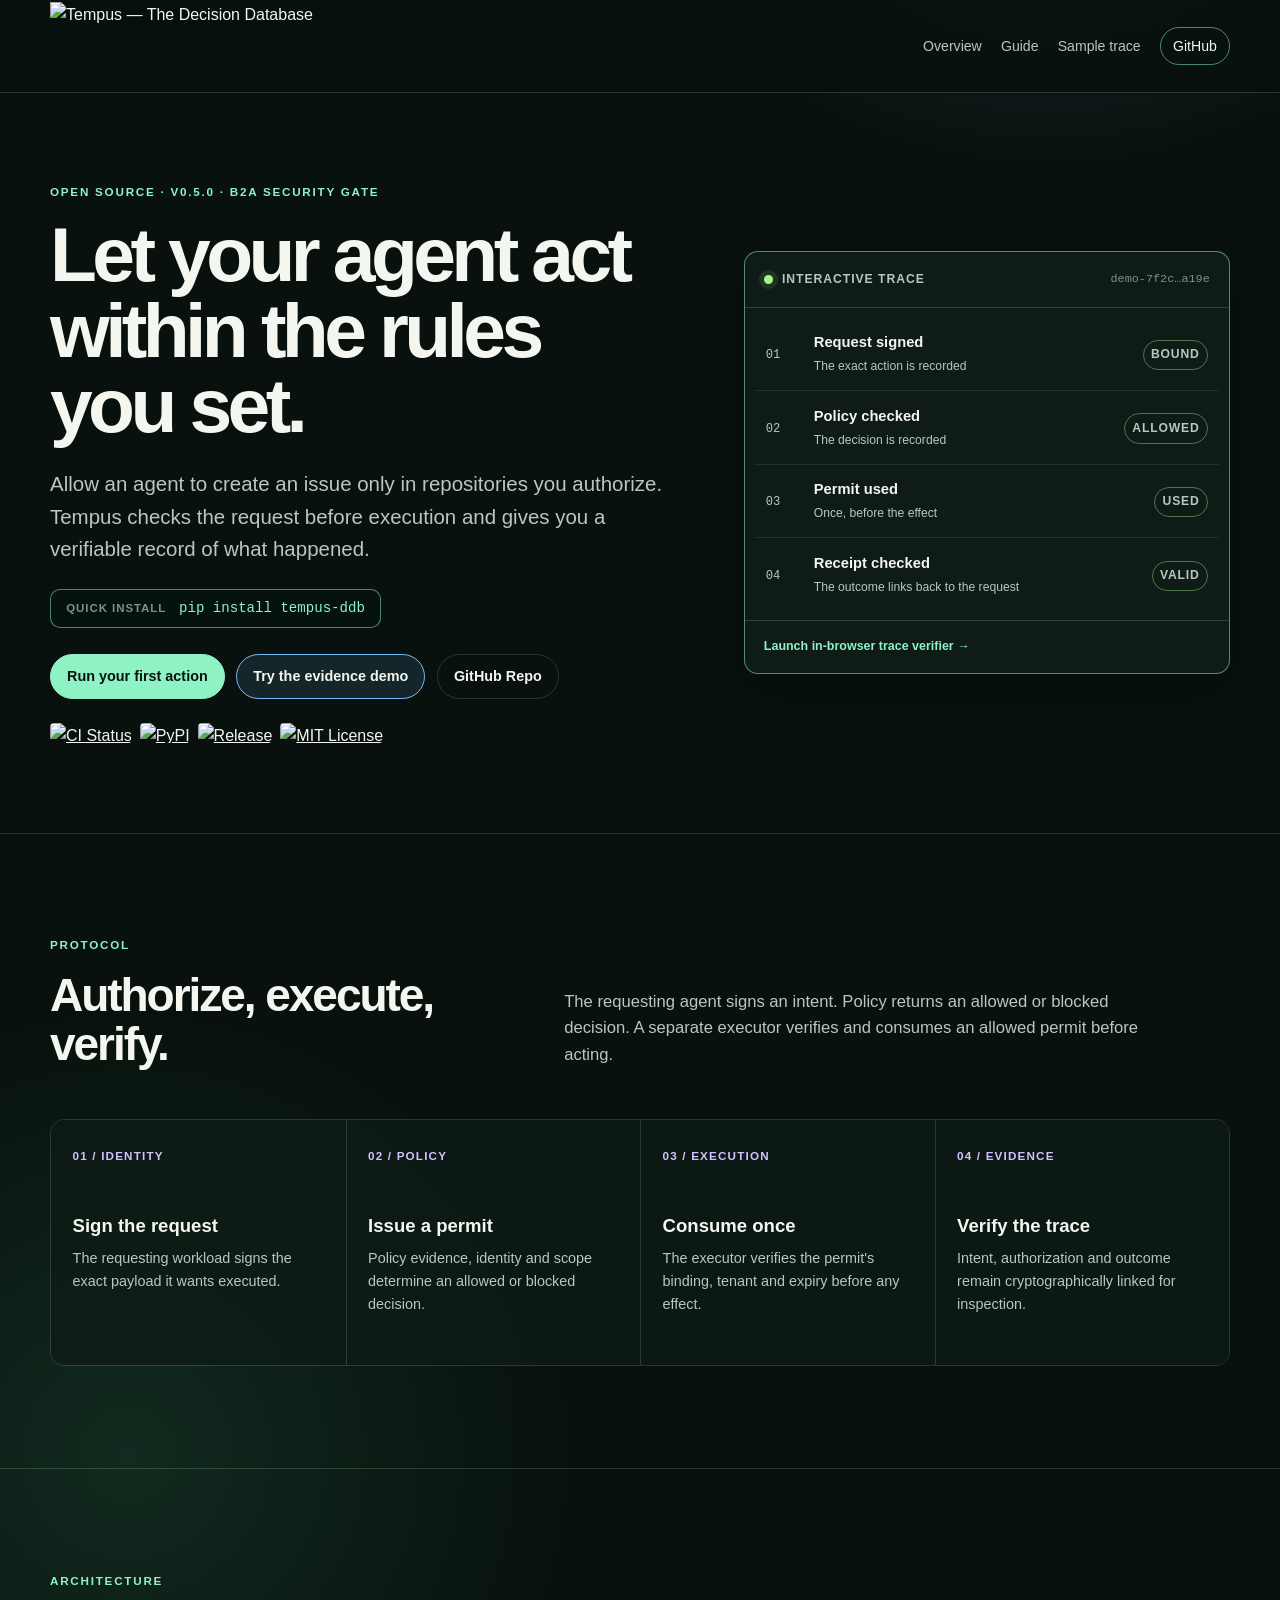
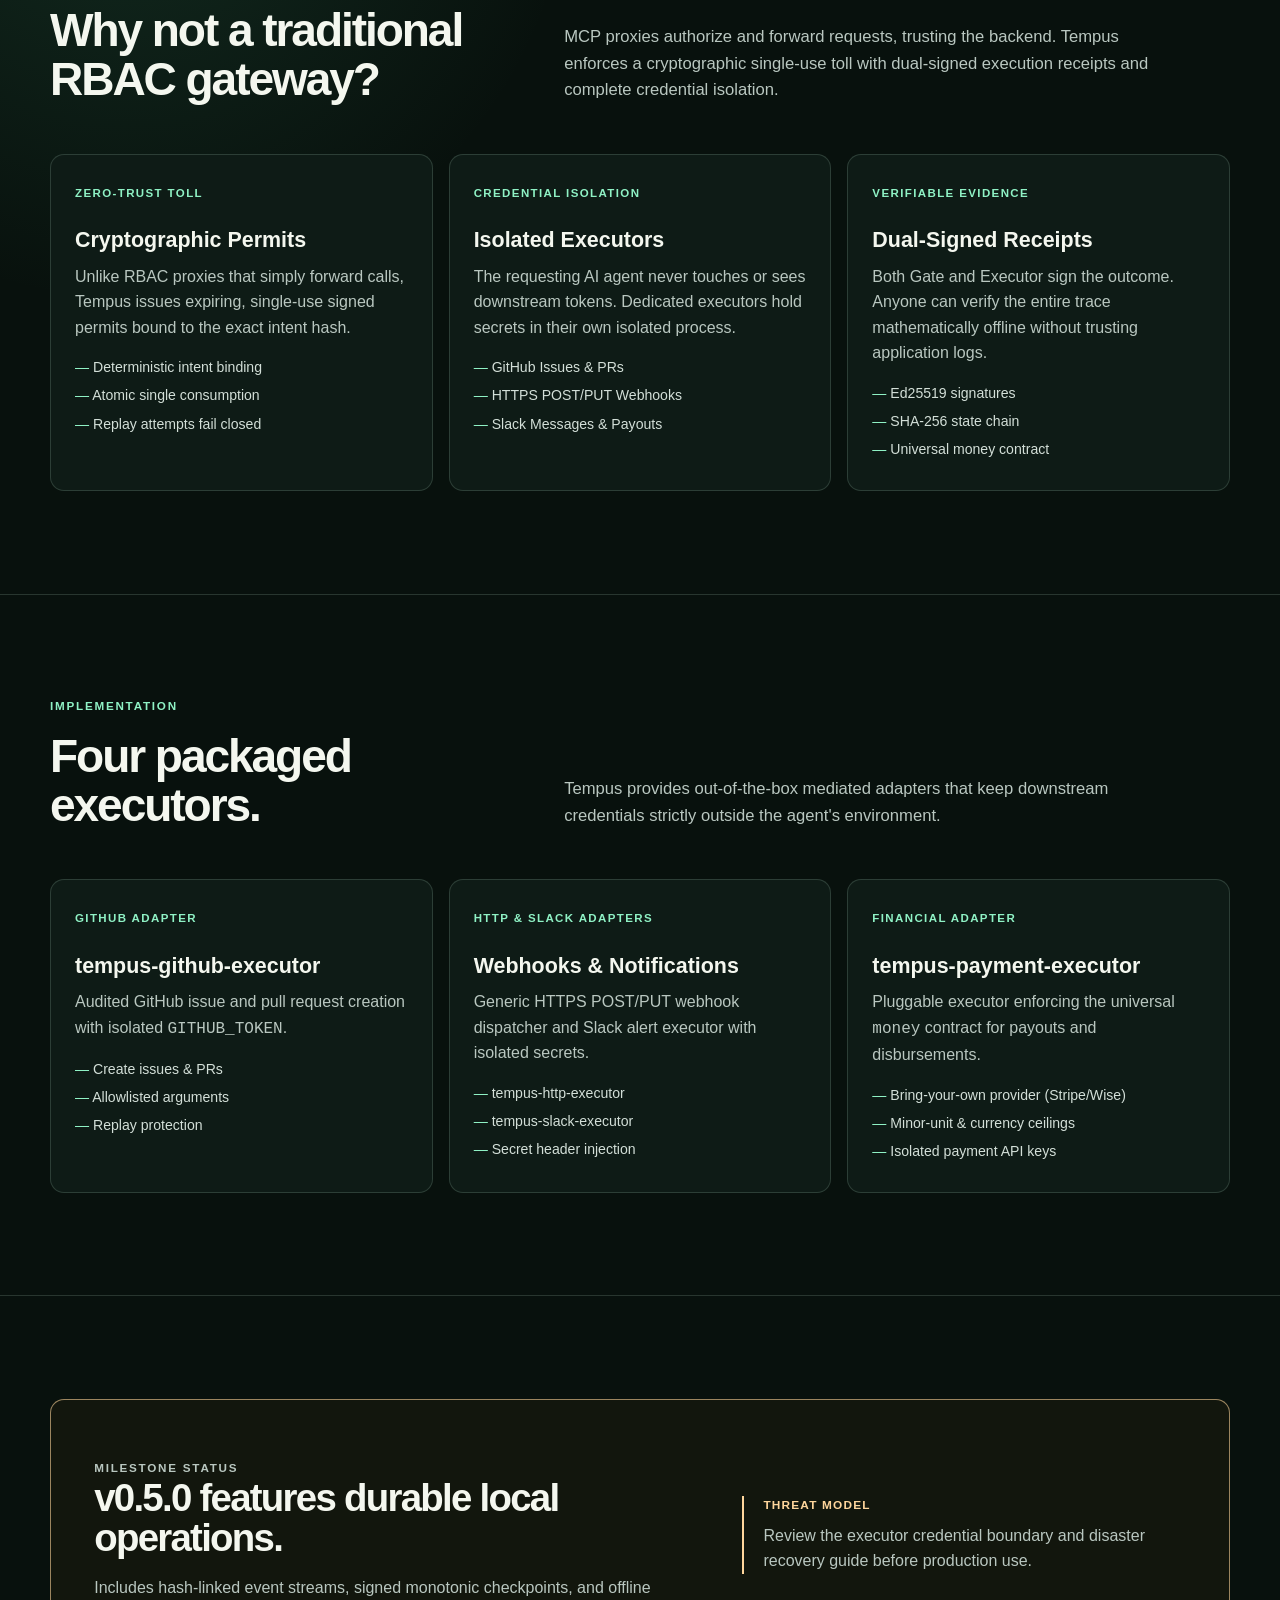
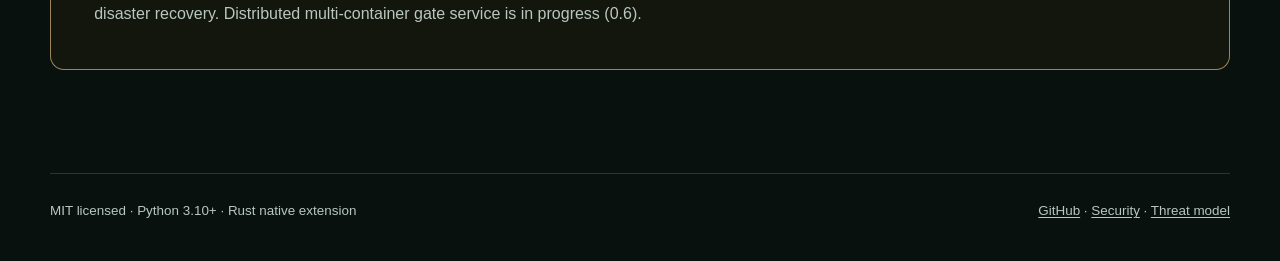
==== site/index.html @ ff36584b "fix(ux): complete first-action onboarding and recovery guidance" ====
<!doctype html>
<html lang="en">
  <head>
    <meta charset="utf-8">
    <meta name="viewport" content="width=device-width, initial-scale=1">
    <meta name="theme-color" content="#08110d">
    <meta name="description" content="Tempus DDB issues signed permits and records verifiable receipts for mediated agent actions.">
    <meta property="og:title" content="Tempus DDB — Decision records for agent actions">
    <meta property="og:description" content="Signed permits and verifiable receipts for mediated agent actions.">
    <meta property="og:type" content="website">
    <meta property="og:url" content="https://elbuilder77.github.io/tempus-ddb/">
    <meta property="og:image" content="https://elbuilder77.github.io/tempus-ddb/og.png">
    <meta property="og:image:width" content="1200">
    <meta property="og:image:height" content="630">
    <meta name="twitter:card" content="summary_large_image">
    <meta name="twitter:title" content="Tempus DDB — Decision records for agent actions">
    <meta name="twitter:description" content="Signed permits and verifiable receipts for mediated agent actions.">
    <meta name="twitter:image" content="https://elbuilder77.github.io/tempus-ddb/og.png">
    <link rel="stylesheet" href="assets/site.css">
    <title>Tempus DDB — Decision records for agent actions</title>
  </head>
  <body>
    <a class="skip-link" href="#main-content">Skip to content</a>
    <header class="site-header">
      <div class="shell">
        <a class="brand" href="./" aria-current="page"><img class="brand-logo" src="assets/tempus-logo-mineral.png" alt="Tempus — The Decision Database"></a>
        <nav class="site-nav" aria-label="Main navigation">
          <a href="./">Overview</a>
          <a href="docs.html">Guide</a>
          <a href="trace.html">Sample trace</a>
          <a class="nav-source" href="https://github.com/elbuilder77/tempus-ddb">GitHub</a>
        </nav>
      </div>
    </header>
    <main id="main-content">
      <div class="shell">
        <header class="hero">
          <div>
            <p class="eyebrow">Open source · v0.5.0 · B2A Security Gate</p>
            <h1>Let your agent act within the rules you set.</h1>
            <p class="lede">Allow an agent to create an issue only in repositories you authorize. Tempus checks the request before execution and gives you a verifiable record of what happened.</p>
            
            <div class="hero-install">
              <span class="hero-install-label">Quick Install</span>
              <code>pip install tempus-ddb</code>
            </div>

            <div class="button-row">
              <a class="button primary" href="docs.html#integration">Run your first action</a>
              <a class="button demo-cta" href="trace.html">Try the evidence demo</a>
              <a class="button quiet" href="https://github.com/elbuilder77/tempus-ddb">GitHub Repo</a>
            </div>

            <div class="hero-badges">
              <a href="https://github.com/elbuilder77/tempus-ddb/actions/workflows/ci.yml"><img src="https://github.com/elbuilder77/tempus-ddb/actions/workflows/ci.yml/badge.svg" alt="CI Status" /></a>
              <a href="https://pypi.org/project/tempus-ddb/"><img src="https://img.shields.io/pypi/v/tempus-ddb.svg?logo=pypi&logoColor=white&color=blue" alt="PyPI" /></a>
              <a href="https://github.com/elbuilder77/tempus-ddb/releases"><img src="https://img.shields.io/github/v/release/elbuilder77/tempus-ddb?color=blue&logo=github" alt="Release" /></a>
              <a href="https://github.com/elbuilder77/tempus-ddb/blob/main/LICENSE"><img src="https://img.shields.io/badge/License-MIT-green.svg" alt="MIT License" /></a>
            </div>
          </div>
          <div class="hero-visual" aria-label="Example Tempus action trace">
            <div class="evidence-card">
              <div class="evidence-top">
                <div class="evidence-label"><span class="status-dot" aria-hidden="true"></span> Interactive Trace</div>
                <span class="evidence-id">demo-7f2c…a19e</span>
              </div>
              <div class="trace-stack">
                <div class="trace-row"><span class="trace-step">01</span><div><strong>Request signed</strong><span>The exact action is recorded</span></div><span class="trace-state">BOUND</span></div>
                <div class="trace-row"><span class="trace-step">02</span><div><strong>Policy checked</strong><span>The decision is recorded</span></div><span class="trace-state">ALLOWED</span></div>
                <div class="trace-row"><span class="trace-step">03</span><div><strong>Permit used</strong><span>Once, before the effect</span></div><span class="trace-state">USED</span></div>
                <div class="trace-row"><span class="trace-step">04</span><div><strong>Receipt checked</strong><span>The outcome links back to the request</span></div><span class="trace-state">VALID</span></div>
              </div>
              <div class="evidence-footer"><a href="trace.html" style="color: var(--cyan); text-decoration: none; font-weight: bold;">Launch in-browser trace verifier &rarr;</a></div>
            </div>
          </div>
        </header>
      </div>

      <section id="protocol">
        <div class="shell">
          <div class="section-heading">
            <div><p class="eyebrow">Protocol</p><h2>Authorize, execute, verify.</h2></div>
            <p class="copy">The requesting agent signs an intent. Policy returns an allowed or blocked decision. A separate executor verifies and consumes an allowed permit before acting.</p>
          </div>
          <div class="flow-grid" aria-label="Four stages of the Tempus protocol">
            <article class="flow-step"><span class="flow-index">01 / IDENTITY</span><h3>Sign the request</h3><p>The requesting workload signs the exact payload it wants executed.</p></article>
            <article class="flow-step"><span class="flow-index">02 / POLICY</span><h3>Issue a permit</h3><p>Policy evidence, identity and scope determine an allowed or blocked decision.</p></article>
            <article class="flow-step"><span class="flow-index">03 / EXECUTION</span><h3>Consume once</h3><p>The executor verifies the permit's binding, tenant and expiry before any effect.</p></article>
            <article class="flow-step"><span class="flow-index">04 / EVIDENCE</span><h3>Verify the trace</h3><p>Intent, authorization and outcome remain cryptographically linked for inspection.</p></article>
          </div>
        </div>
      </section>

      <section id="differentiation">
        <div class="shell">
          <div class="section-heading">
            <div><p class="eyebrow">Architecture</p><h2>Why not a traditional RBAC gateway?</h2></div>
            <p class="copy">MCP proxies authorize and forward requests, trusting the backend. Tempus enforces a cryptographic single-use toll with dual-signed execution receipts and complete credential isolation.</p>
          </div>
          <div class="pillar-grid">
            <article class="pillar"><span class="pillar-label">Zero-Trust Toll</span><h3>Cryptographic Permits</h3><p>Unlike RBAC proxies that simply forward calls, Tempus issues expiring, single-use signed permits bound to the exact intent hash.</p><ul><li>Deterministic intent binding</li><li>Atomic single consumption</li><li>Replay attempts fail closed</li></ul></article>
            <article class="pillar"><span class="pillar-label">Credential Isolation</span><h3>Isolated Executors</h3><p>The requesting AI agent never touches or sees downstream tokens. Dedicated executors hold secrets in their own isolated process.</p><ul><li>GitHub Issues & PRs</li><li>HTTPS POST/PUT Webhooks</li><li>Slack Messages & Payouts</li></ul></article>
            <article class="pillar"><span class="pillar-label">Verifiable Evidence</span><h3>Dual-Signed Receipts</h3><p>Both Gate and Executor sign the outcome. Anyone can verify the entire trace mathematically offline without trusting application logs.</p><ul><li>Ed25519 signatures</li><li>SHA-256 state chain</li><li>Universal money contract</li></ul></article>
          </div>
        </div>
      </section>

      <section id="capabilities">
        <div class="shell">
          <div class="section-heading">
            <div><p class="eyebrow">Implementation</p><h2>Four packaged executors.</h2></div>
            <p class="copy">Tempus provides out-of-the-box mediated adapters that keep downstream credentials strictly outside the agent's environment.</p>
          </div>
          <div class="pillar-grid">
            <article class="pillar"><span class="pillar-label">GitHub Adapter</span><h3>tempus-github-executor</h3><p>Audited GitHub issue and pull request creation with isolated <code>GITHUB_TOKEN</code>.</p><ul><li>Create issues & PRs</li><li>Allowlisted arguments</li><li>Replay protection</li></ul></article>
            <article class="pillar"><span class="pillar-label">HTTP & Slack Adapters</span><h3>Webhooks & Notifications</h3><p>Generic HTTPS POST/PUT webhook dispatcher and Slack alert executor with isolated secrets.</p><ul><li>tempus-http-executor</li><li>tempus-slack-executor</li><li>Secret header injection</li></ul></article>
            <article class="pillar"><span class="pillar-label">Financial Adapter</span><h3>tempus-payment-executor</h3><p>Pluggable executor enforcing the universal <code>money</code> contract for payouts and disbursements.</p><ul><li>Bring-your-own provider (Stripe/Wise)</li><li>Minor-unit & currency ceilings</li><li>Isolated payment API keys</li></ul></article>
          </div>
        </div>
      </section>

      <section aria-labelledby="boundary-title">
        <div class="shell">
          <div class="boundary">
            <div><p class="eyebrow">Milestone status</p><h2 id="boundary-title">v0.5.0 features durable local operations.</h2><p>Includes hash-linked event streams, signed monotonic checkpoints, and offline disaster recovery. Distributed multi-container gate service is in progress (0.6).</p></div>
            <div class="boundary-note"><strong>Threat model</strong><span>Review the executor credential boundary and disaster recovery guide before production use.</span></div>
          </div>
        </div>
      </section>
    </main>
    <footer class="shell site-footer"><span>MIT licensed · Python 3.10+ · Rust native extension</span><span><a href="https://github.com/elbuilder77/tempus-ddb">GitHub</a> · <a href="https://github.com/elbuilder77/tempus-ddb/blob/main/SECURITY.md">Security</a> · <a href="https://github.com/elbuilder77/tempus-ddb/blob/main/THREAT_MODEL.md">Threat model</a></span></footer>
  </body>
</html>
---- site/assets/site.css ----
:root {
  color-scheme: dark;
  --ink: #f4f7ef;
  --muted: #b9c7c0;
  --subtle: #7f9188;
  --paper: #08110d;
  --surface: #0e1b16;
  --surface-raised: #15261f;
  --line: rgba(184, 220, 199, 0.18);
  --line-strong: rgba(143, 242, 195, 0.52);
  --cyan: #8ff2c5;
  --blue: #76b9ff;
  --violet: #d4c0ff;
  --amber: #ffd69c;
  --success: #a8f48b;
  --danger: #ff9da5;
  --font-sans: "Segoe UI Variable Text", "Aptos", "Helvetica Neue", Arial, sans-serif;
  --font-display: "Segoe UI Variable Display", "Aptos Display", "Helvetica Neue", Arial, sans-serif;
  --font-mono: ui-monospace, "Cascadia Code", "SFMono-Regular", Consolas, monospace;
  --radius: 14px;
  --shadow: 0 18px 48px rgba(0, 0, 0, 0.2);
}

* { box-sizing: border-box; }
html { scroll-behavior: smooth; }
[id] { scroll-margin-top: 120px; }
body {
  min-width: 320px;
  margin: 0;
  color: var(--ink);
  background:
    radial-gradient(circle at 82% -10%, rgba(92, 147, 218, 0.35), transparent 32rem),
    radial-gradient(circle at 10% 42%, rgba(70, 173, 125, 0.16), transparent 28rem),
    var(--paper);
  font: 16px/1.6 var(--font-sans);
}

a { color: inherit; }
button, input { font: inherit; }
button { cursor: pointer; }
::selection { background: var(--cyan); color: #06120d; }

.skip-link { position: fixed; left: 1rem; top: -5rem; z-index: 10; padding: 0.65rem 0.9rem; border-radius: 9px; background: var(--cyan); color: #06120d; font-weight: 800; }
.skip-link:focus { top: 1rem; }
.shell { width: min(1180px, calc(100% - 40px)); margin: 0 auto; }
.site-header { position: sticky; top: 0; z-index: 5; background: rgba(8, 17, 13, 0.82); backdrop-filter: blur(18px); border-bottom: 1px solid var(--line); }
.site-header .shell { display: flex; min-height: 92px; align-items: center; justify-content: space-between; gap: 1.25rem; }
.brand { display: inline-flex; align-items: center; color: var(--ink); text-decoration: none; }
.brand-logo { display: block; width: 280px; height: 88px; object-fit: contain; object-position: left center; }
.site-nav { display: flex; align-items: center; gap: 1.2rem; color: var(--muted); font-size: 0.88rem; }
.site-nav a { text-decoration: none; }
.site-nav a:hover, .site-nav a:focus-visible, .site-nav a[aria-current="page"] { color: var(--cyan); }
.site-nav .nav-source { padding: 0.45rem 0.76rem; border: 1px solid var(--line-strong); border-radius: 999px; color: var(--ink); }

.eyebrow { margin: 0 0 1rem; color: var(--cyan); font-size: 0.73rem; font-weight: 850; letter-spacing: 0.15em; text-transform: uppercase; }
h1, h2, h3, p { margin-top: 0; }
h1, h2, h3 { color: var(--ink); font-family: var(--font-display); font-weight: 650; }
h1 { margin-bottom: 0; max-width: 760px; font-size: clamp(2.8rem, 6vw, 5.7rem); line-height: 0.98; letter-spacing: -0.06em; }
h2 { margin-bottom: 0; font-size: clamp(1.9rem, 3.6vw, 3rem); line-height: 1.06; letter-spacing: -0.045em; }
h3 { margin-bottom: 0.6rem; font-size: 1.16rem; line-height: 1.2; }
.lede { max-width: 670px; margin: 1.55rem 0 0; color: var(--muted); font-size: clamp(1.08rem, 1.8vw, 1.28rem); }
.copy { color: var(--muted); }

.button-row { display: flex; flex-wrap: wrap; gap: 0.72rem; margin-top: 1.6rem; align-items: center; }
.button { display: inline-flex; min-height: 44px; align-items: center; justify-content: center; border: 1px solid var(--line); border-radius: 999px; padding: 0.64rem 1rem; color: var(--ink); font-size: 0.9rem; font-weight: 800; text-decoration: none; transition: border-color 140ms ease, background 140ms ease, color 140ms ease, transform 140ms ease; }
.button:hover, .button:focus-visible { border-color: var(--cyan); color: var(--cyan); transform: translateY(-1px); }
.button.primary { border-color: var(--cyan); background: var(--cyan); color: #06120d; }
.button.primary:hover, .button.primary:focus-visible { background: #c2ffe0; color: #06120d; }
.button.quiet { background: transparent; }
.button.demo-cta { border-color: var(--blue); color: var(--ink); background: rgba(118, 185, 255, 0.12); }
.button.demo-cta:hover, .button.demo-cta:focus-visible { border-color: var(--blue); background: rgba(118, 185, 255, 0.24); color: #d4e7ff; }

.hero-badges { display: flex; flex-wrap: wrap; gap: 0.5rem; margin-top: 1.5rem; align-items: center; }
.hero-badges img { display: block; height: 20px; border-radius: 4px; }
.hero-install { display: flex; align-items: center; gap: 0.8rem; margin-top: 1.4rem; padding: 0.6rem 0.95rem; border: 1px solid var(--line-strong); border-radius: 10px; background: #06120d; width: fit-content; max-width: 100%; }
.hero-install code { color: #8ff2c5; font: 0.88rem/1.2 var(--font-mono); user-select: all; }
.hero-install-label { color: var(--subtle); font-size: 0.72rem; font-weight: 800; text-transform: uppercase; letter-spacing: 0.08em; }

.hero { display: grid; grid-template-columns: minmax(0, 1.04fr) minmax(330px, 0.82fr); min-height: min(680px, calc(100vh - 73px)); align-items: center; gap: clamp(2.5rem, 6vw, 6rem); padding: clamp(4rem, 7vw, 6.8rem) 0 clamp(3.5rem, 7vw, 5.8rem); }
.hero-visual { position: relative; }
.hero-visual::before { display: none; }
.evidence-card { overflow: hidden; border: 1px solid var(--line-strong); border-radius: var(--radius); background: var(--surface); box-shadow: var(--shadow); }
.evidence-top { display: flex; align-items: center; justify-content: space-between; gap: 1rem; padding: 1.1rem 1.2rem; border-bottom: 1px solid var(--line); }
.evidence-label { display: flex; align-items: center; gap: 0.55rem; color: var(--muted); font-size: 0.76rem; font-weight: 800; letter-spacing: 0.08em; text-transform: uppercase; }
.status-dot { width: 0.58rem; height: 0.58rem; border-radius: 50%; background: var(--success); box-shadow: 0 0 0 5px rgba(168, 244, 139, 0.11); }
.evidence-id { overflow: hidden; max-width: 10rem; color: var(--subtle); font: 0.74rem/1.4 var(--font-mono); text-overflow: ellipsis; white-space: nowrap; }
.trace-stack { display: grid; gap: 0; padding: 0.6rem; }
.trace-row { display: grid; grid-template-columns: 2.25rem 1fr auto; align-items: center; gap: 0.75rem; min-height: 69px; padding: 0.85rem 0.72rem; border-bottom: 1px solid rgba(184, 220, 199, 0.11); }
.trace-row:last-child { border-bottom: 0; }
.trace-step { color: var(--violet); font: 0.72rem/1 var(--font-mono); }
.trace-row strong, .trace-row span { display: block; }
.trace-row strong { font-size: 0.92rem; }
.trace-row span { margin-top: 0.15rem; color: var(--muted); font-size: 0.76rem; }
.trace-state { border: 1px solid rgba(168, 244, 139, 0.42); border-radius: 999px; padding: 0.28rem 0.45rem; color: var(--success); font-size: 0.66rem; font-weight: 850; letter-spacing: 0.07em; }
.evidence-footer { padding: 1rem 1.2rem; border-top: 1px solid var(--line); color: var(--muted); font-size: 0.78rem; }
.evidence-footer code { color: #d9ffe9; font-family: var(--font-mono); }

section { border-top: 1px solid var(--line); padding: clamp(4.4rem, 8vw, 7.4rem) 0; }
.section-heading { display: grid; grid-template-columns: minmax(0, 0.84fr) minmax(0, 1.16fr); gap: 2rem; align-items: end; }
.section-heading .copy { max-width: 610px; margin: 0; font-size: 1.04rem; }
.flow-grid { display: grid; grid-template-columns: repeat(4, 1fr); margin-top: 3.15rem; overflow: hidden; border: 1px solid var(--line); border-radius: var(--radius); }
.flow-step { min-height: 245px; padding: 1.35rem; background: rgba(14, 27, 22, 0.76); }
.flow-step + .flow-step { border-left: 1px solid var(--line); }
.flow-index { color: var(--violet); font-size: 0.73rem; font-weight: 850; letter-spacing: 0.1em; }
.flow-step h3 { margin-top: 3rem; }
.flow-step p { margin: 0; color: var(--muted); font-size: 0.9rem; }
.pillar-grid { display: grid; grid-template-columns: repeat(3, 1fr); gap: 1rem; margin-top: 3.1rem; }
.pillar { min-height: 232px; padding: 1.5rem; border: 1px solid var(--line); border-radius: var(--radius); background: var(--surface); }
.pillar-label { color: var(--cyan); font-size: 0.72rem; font-weight: 850; letter-spacing: 0.12em; text-transform: uppercase; }
.pillar h3 { margin-top: 1.5rem; font-size: 1.34rem; }
.pillar p { color: var(--muted); }
.pillar ul { margin: 1rem 0 0; padding: 0; color: #d3dfd8; font-size: 0.88rem; list-style: none; }
.pillar li { margin: 0.35rem 0; }
.pillar li::before { color: var(--cyan); content: "— "; }
.boundary { display: grid; grid-template-columns: minmax(0, 1fr) minmax(270px, 0.72fr); gap: 2rem; padding: clamp(1.55rem, 4vw, 2.7rem); border: 1px solid rgba(255, 214, 156, 0.58); border-radius: var(--radius); background: rgba(93, 65, 22, 0.13); }
.boundary h2 { font-size: clamp(1.9rem, 3vw, 2.65rem); }
.boundary p { max-width: 650px; margin: 1rem 0 0; color: var(--muted); }
.boundary-note { align-self: center; padding-left: 1.2rem; border-left: 2px solid var(--amber); color: var(--muted); }
.boundary-note strong { display: block; color: var(--amber); font-size: 0.74rem; letter-spacing: 0.1em; text-transform: uppercase; }
.boundary-note span { display: block; margin-top: 0.5rem; }
.page-hero { max-width: 820px; padding: clamp(4rem, 8vw, 7.25rem) 0 clamp(3rem, 6vw, 5.25rem); }
.page-hero h1 { font-size: clamp(3rem, 6.1vw, 5.7rem); }
.doc-layout { display: grid; grid-template-columns: minmax(0, 1.4fr) minmax(250px, 0.6fr); gap: clamp(2rem, 7vw, 6.4rem); align-items: start; }
.doc-layout > div { min-width: 0; display: grid; gap: 2rem; }
.doc-card, .trace-panel { min-width: 0; padding: clamp(1.25rem, 3vw, 2rem); border: 1px solid var(--line); border-radius: var(--radius); background: var(--surface); }
.doc-card h2, .trace-panel h2 { font-size: clamp(1.55rem, 2.7vw, 2.2rem); }
.doc-card p, .doc-card li { color: var(--muted); }
.doc-card code, .install-code { overflow-x: auto; display: block; max-width: 100%; margin: 1rem 0 0; padding: 1rem; border-radius: 11px; background: #06120d; color: #d8ffe9; font: 0.84rem/1.55 var(--font-mono); white-space: pre; }
.doc-card ul { padding-left: 1.1rem; }
.doc-card a { color: var(--cyan); text-underline-offset: 0.18em; }
.doc-aside { position: sticky; top: 102px; padding: 1rem 1.1rem; border-left: 1px solid var(--line); }
.doc-aside strong { display: block; margin-bottom: 0.5rem; font-size: 0.8rem; letter-spacing: 0.08em; text-transform: uppercase; }
.doc-aside a { display: block; margin: 0.45rem 0; color: var(--muted); font-size: 0.9rem; text-decoration: none; }
.doc-aside a:hover, .doc-aside a:focus-visible { color: var(--cyan); }
.contract-table { width: 100%; border-collapse: collapse; font-size: 0.9rem; }
.contract-table th, .contract-table td { padding: 0.7rem 0; border-bottom: 1px solid var(--line); text-align: left; vertical-align: top; }
.contract-table th { color: var(--subtle); font-size: 0.75rem; letter-spacing: 0.08em; text-transform: uppercase; }
.contract-table code { display: inline; margin: 0; padding: 0; background: transparent; color: #d8ffe9; white-space: normal; }

.trace-intro { display: grid; grid-template-columns: minmax(0, 1fr) minmax(250px, 0.65fr); gap: 1rem; margin-top: 2.4rem; }
.trace-intro > * { min-width: 0; }
.trace-summary { display: grid; gap: 0.65rem; }
.trace-summary .metric { display: flex; align-items: center; justify-content: space-between; gap: 1rem; padding: 0.75rem 0; border-bottom: 1px solid var(--line); }
.trace-summary .metric:last-child { border-bottom: 0; }
.metric span { color: var(--muted); }
.metric strong { min-width: 0; overflow-wrap: anywhere; font-size: 0.88rem; text-align: right; }
.trace-controls { display: flex; flex-wrap: wrap; gap: 0.65rem; margin-top: 1.1rem; }
.trace-controls .button:disabled { cursor: wait; opacity: 0.65; }
.evidence-warning { padding: 1rem; border: 1px solid var(--danger); border-radius: 8px; color: var(--danger); background: #2b141a; }
.trace-page .page-hero { max-width: 940px; padding: 2.5rem 0 2rem; }
.trace-page .page-hero h1 { font-size: clamp(2.1rem, 4.5vw, 3.8rem); }
.trace-page section { padding-top: 1.5rem; padding-bottom: 1.5rem; }
.trace-page .trace-intro { margin-top: 0; }
.trace-results { display: grid; gap: 0.7rem; margin-top: 1.35rem; }
.check { display: grid; grid-template-columns: 1.1rem 1fr; gap: 0.7rem; align-items: start; padding: 0.85rem 0; border-bottom: 1px solid var(--line); }
.check:last-child { border-bottom: 0; }
.check-icon { width: 1.1rem; height: 1.1rem; margin-top: 0.18rem; border: 1px solid var(--line-strong); border-radius: 50%; }
.check.pass .check-icon { border-color: var(--success); background: var(--success); box-shadow: inset 0 0 0 3px var(--surface); }
.check.fail .check-icon { border-color: var(--danger); background: var(--danger); box-shadow: inset 0 0 0 3px var(--surface); }
.check.warn .check-icon { border-color: var(--amber); background: var(--amber); box-shadow: inset 0 0 0 3px var(--surface); }
.check strong, .check span { display: block; }
.check span { margin-top: 0.15rem; color: var(--muted); font-size: 0.88rem; }
.trace-json { margin-top: 1.15rem; }
.trace-json summary { color: var(--muted); cursor: pointer; }
.trace-json pre { overflow: auto; max-height: 35rem; margin: 0.9rem 0 0; padding: 1rem; border: 1px solid var(--line); border-radius: 12px; background: #06120d; color: #c9ded2; font: 0.74rem/1.5 var(--font-mono); }
.notice { padding: 1rem 1.1rem; border: 1px solid rgba(255, 214, 156, 0.48); border-radius: 12px; color: var(--muted); background: rgba(93, 65, 22, 0.18); }
.notice strong { color: var(--amber); }

.site-footer { display: flex; justify-content: space-between; gap: 1.5rem; padding: 1.65rem 0 2.6rem; border-top: 1px solid var(--line); color: var(--muted); font-size: 0.84rem; }
.site-footer a { color: var(--muted); text-underline-offset: 0.18em; }
.site-footer a:hover, .site-footer a:focus-visible { color: var(--cyan); }

@media (max-width: 900px) {
  .hero, .section-heading, .boundary, .doc-layout, .trace-intro { grid-template-columns: 1fr; }
  .hero { min-height: 0; gap: 3rem; }
  .hero-visual { max-width: 670px; }
  .flow-grid { grid-template-columns: repeat(2, 1fr); }
  .flow-step:nth-child(3), .flow-step:nth-child(4) { border-top: 1px solid var(--line); }
  .flow-step:nth-child(3) { border-left: 0; }
  .pillar-grid { grid-template-columns: 1fr; }
  .boundary-note { padding: 1rem 0 0; border-top: 2px solid var(--amber); border-left: 0; }
  .doc-aside { position: static; display: flex; flex-wrap: wrap; gap: 0.35rem 1rem; padding: 0; border-left: 0; }
  .doc-aside strong { width: 100%; }
}

@media (max-width: 650px) {
  .shell { width: min(100% - 28px, 1180px); }
  .site-header .shell { flex-wrap: wrap; min-height: 68px; padding: 0.2rem 0 0.65rem; }
  .brand-logo { width: 198px; height: 62px; }
  .site-nav { width: 100%; justify-content: space-between; gap: 0.4rem; font-size: 0.78rem; }
  .site-nav .nav-source { padding: 0.35rem 0.6rem; }
  h1 { font-size: clamp(3rem, 16vw, 4.5rem); }
  .hero { padding-top: 3.8rem; }
  .flow-grid { grid-template-columns: 1fr; }
  .flow-step + .flow-step, .flow-step:nth-child(3) { border-top: 1px solid var(--line); border-left: 0; }
  .flow-step { min-height: 0; }
  .flow-step h3 { margin-top: 1.65rem; }
  .site-footer { flex-direction: column; }
}
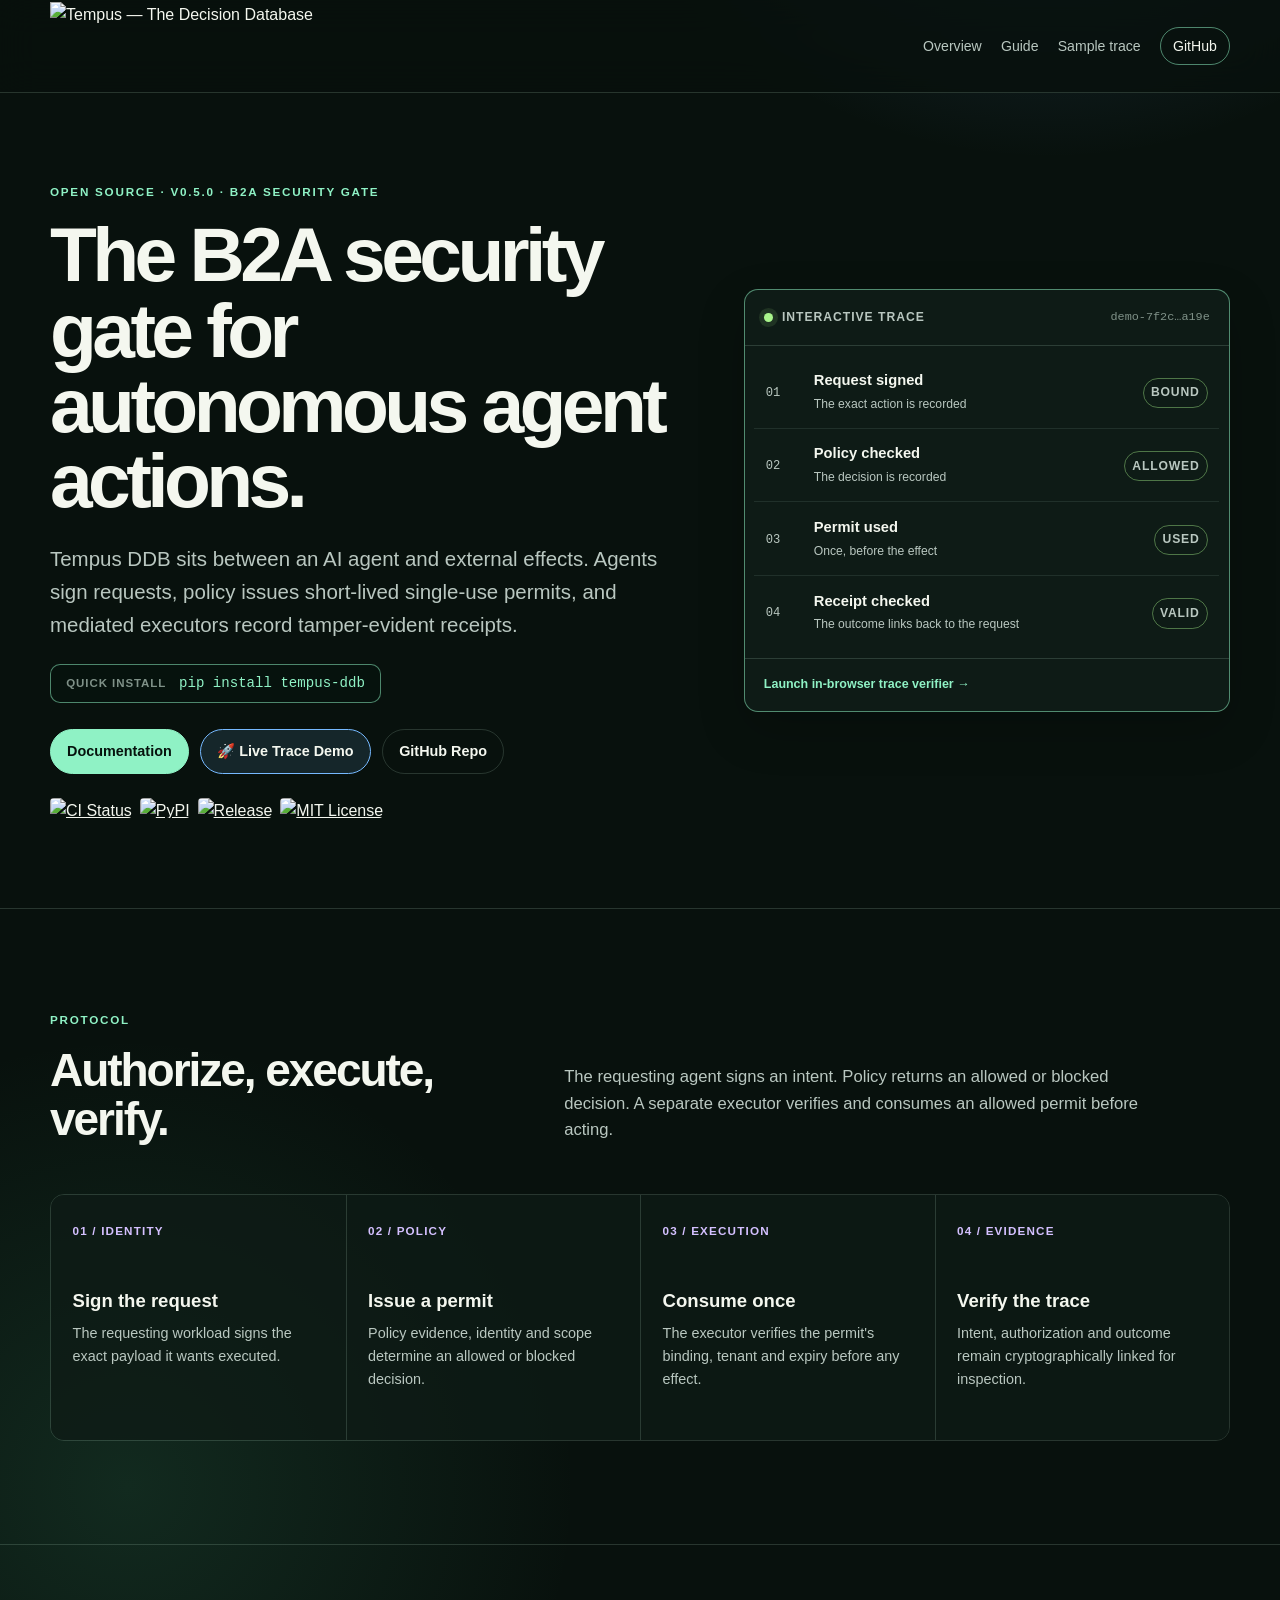
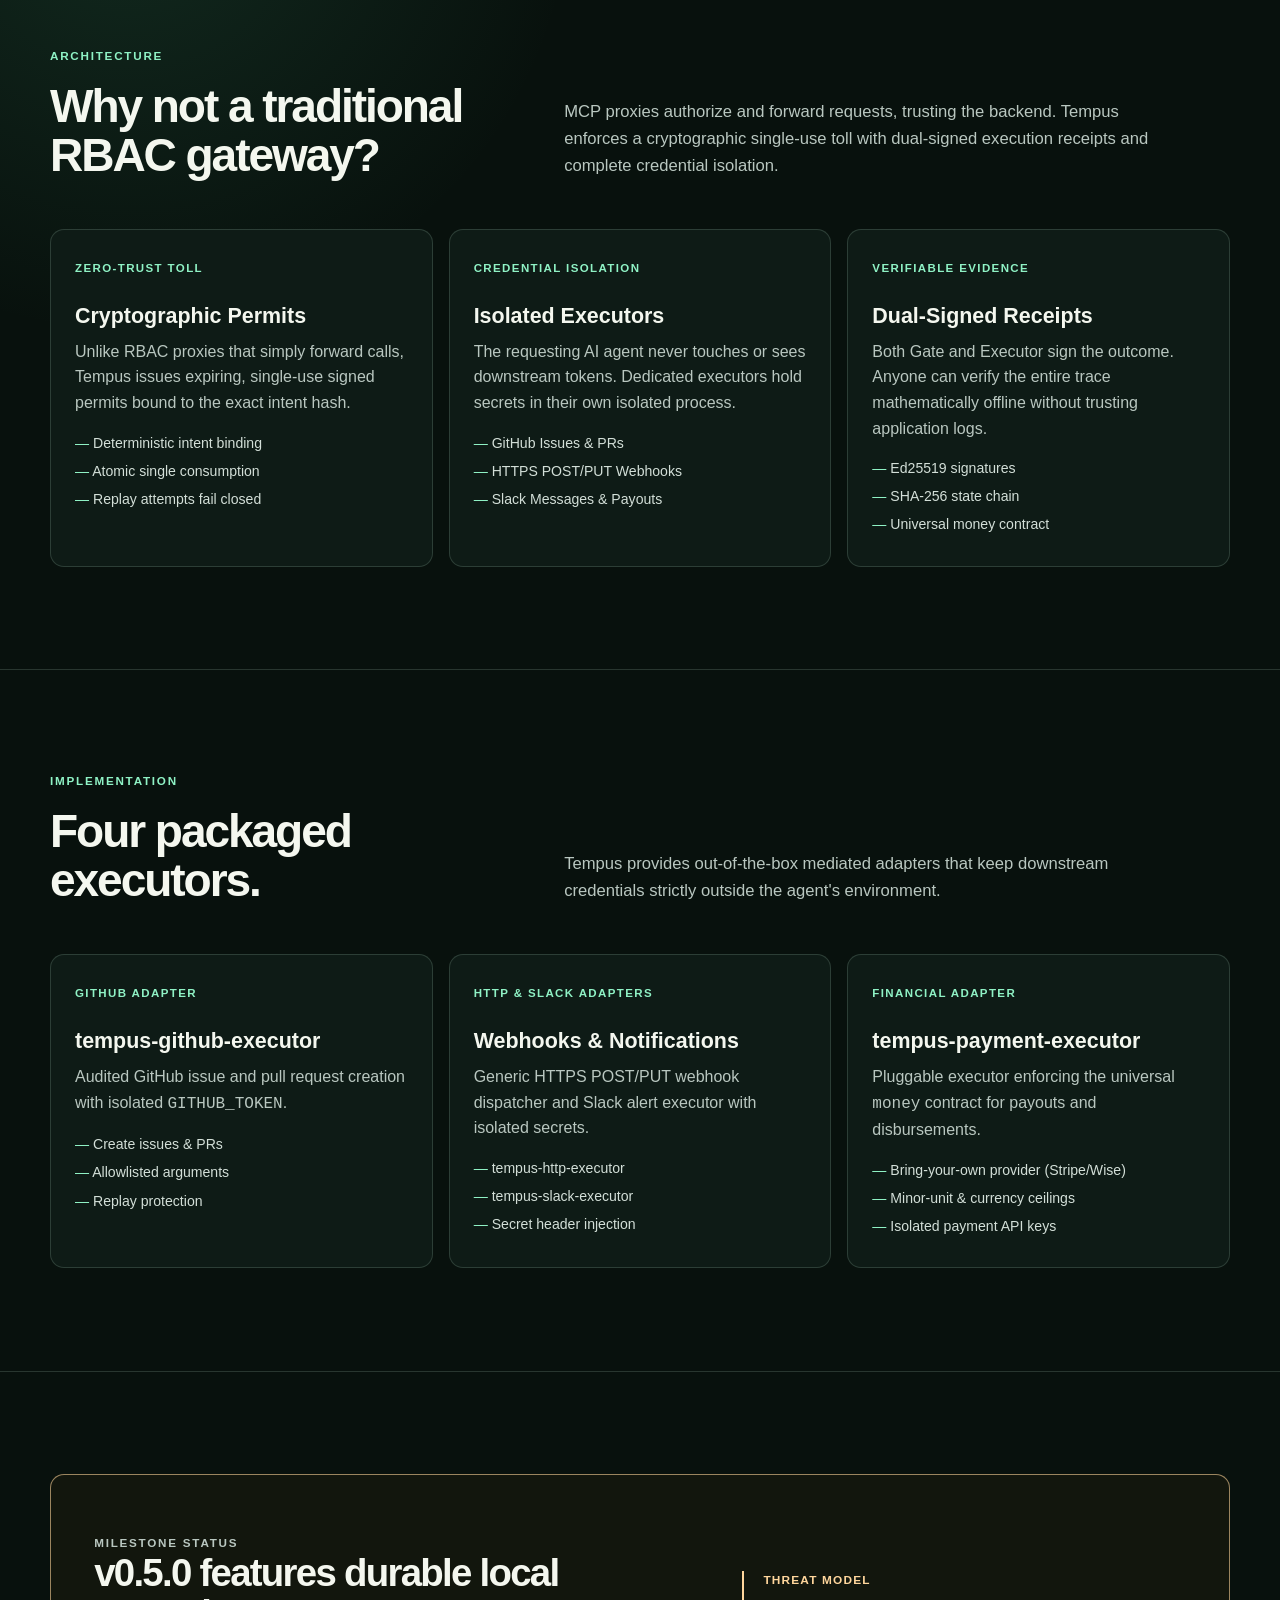
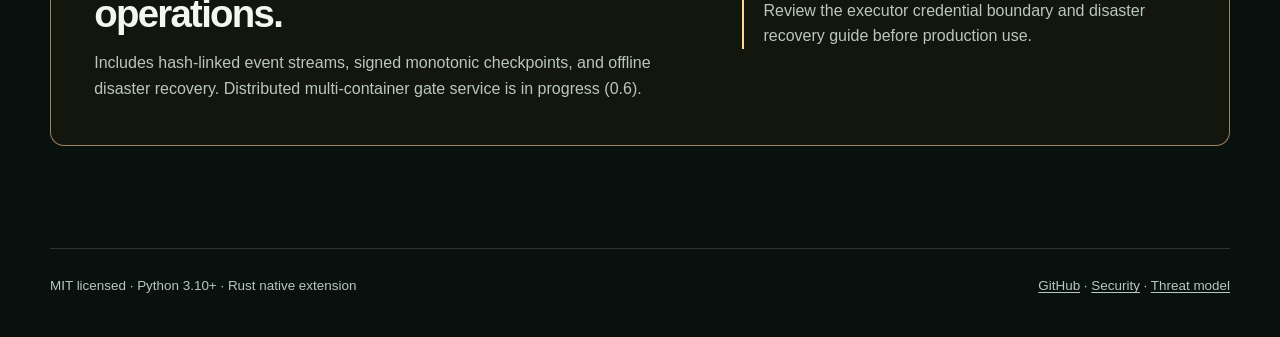
==== commit 5d4d7f75: "chore: align repository to v0.5.0 and migrate GitHub App to dedicated repo" ====
--- a/site/index.html
+++ b/site/index.html
@@ -37,8 +37,8 @@
         <header class="hero">
           <div>
             <p class="eyebrow">Open source · v0.5.0 · B2A Security Gate</p>
-            <h1>Let your agent act within the rules you set.</h1>
-            <p class="lede">Allow an agent to create an issue only in repositories you authorize. Tempus checks the request before execution and gives you a verifiable record of what happened.</p>
+            <h1>The B2A security gate for autonomous agent actions.</h1>
+            <p class="lede">Tempus DDB sits between an AI agent and external effects. Agents sign requests, policy issues short-lived single-use permits, and mediated executors record tamper-evident receipts.</p>
             
             <div class="hero-install">
               <span class="hero-install-label">Quick Install</span>
@@ -46,8 +46,8 @@
             </div>
 
             <div class="button-row">
-              <a class="button primary" href="docs.html#integration">Run your first action</a>
-              <a class="button demo-cta" href="trace.html">Try the evidence demo</a>
+              <a class="button primary" href="docs.html">Documentation</a>
+              <a class="button demo-cta" href="trace.html">🚀 Live Trace Demo</a>
               <a class="button quiet" href="https://github.com/elbuilder77/tempus-ddb">GitHub Repo</a>
             </div>
 
--- a/site/assets/site.css
+++ b/site/assets/site.css
@@ -23,7 +23,6 @@
 
 * { box-sizing: border-box; }
 html { scroll-behavior: smooth; }
-[id] { scroll-margin-top: 120px; }
 body {
   min-width: 320px;
   margin: 0;
@@ -145,12 +144,7 @@
 .metric span { color: var(--muted); }
 .metric strong { min-width: 0; overflow-wrap: anywhere; font-size: 0.88rem; text-align: right; }
 .trace-controls { display: flex; flex-wrap: wrap; gap: 0.65rem; margin-top: 1.1rem; }
-.trace-controls .button:disabled { cursor: wait; opacity: 0.65; }
-.evidence-warning { padding: 1rem; border: 1px solid var(--danger); border-radius: 8px; color: var(--danger); background: #2b141a; }
-.trace-page .page-hero { max-width: 940px; padding: 2.5rem 0 2rem; }
-.trace-page .page-hero h1 { font-size: clamp(2.1rem, 4.5vw, 3.8rem); }
-.trace-page section { padding-top: 1.5rem; padding-bottom: 1.5rem; }
-.trace-page .trace-intro { margin-top: 0; }
+.trace-controls .button { background: transparent; }
 .trace-results { display: grid; gap: 0.7rem; margin-top: 1.35rem; }
 .check { display: grid; grid-template-columns: 1.1rem 1fr; gap: 0.7rem; align-items: start; padding: 0.85rem 0; border-bottom: 1px solid var(--line); }
 .check:last-child { border-bottom: 0; }
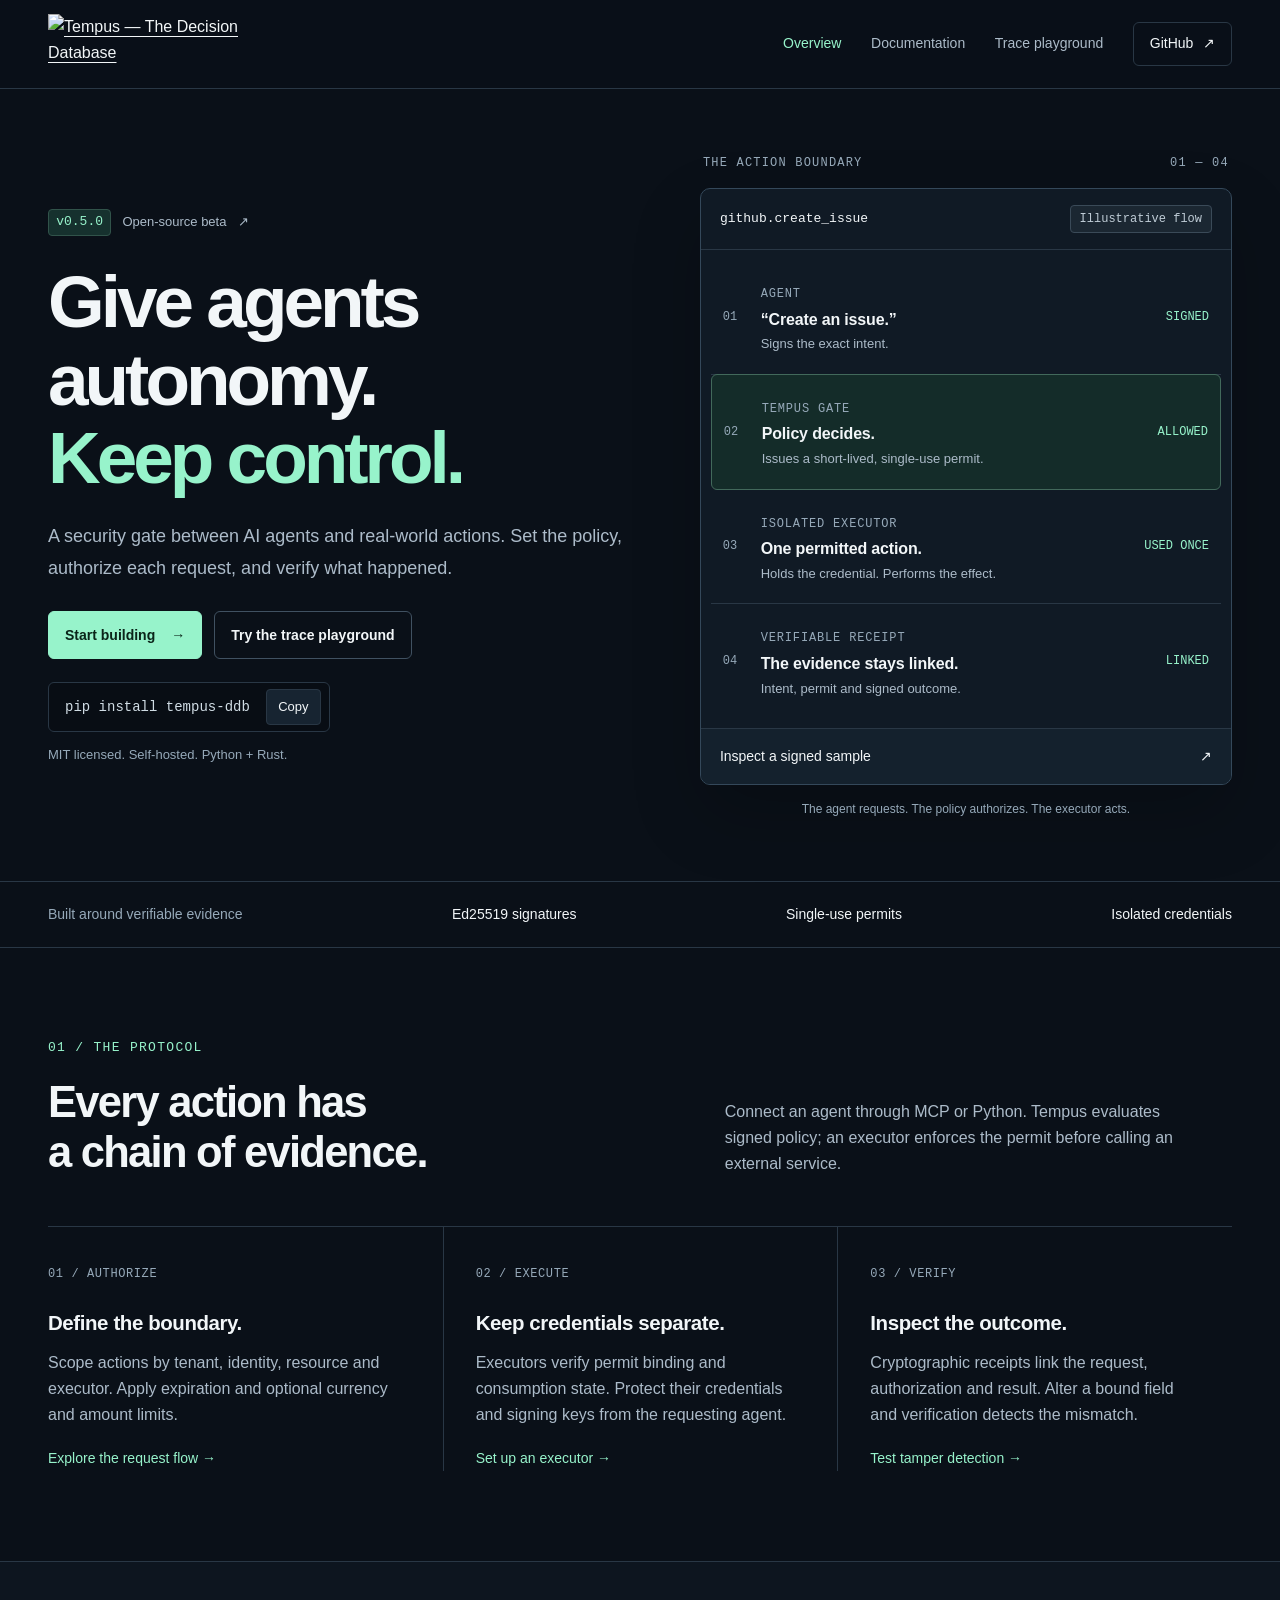
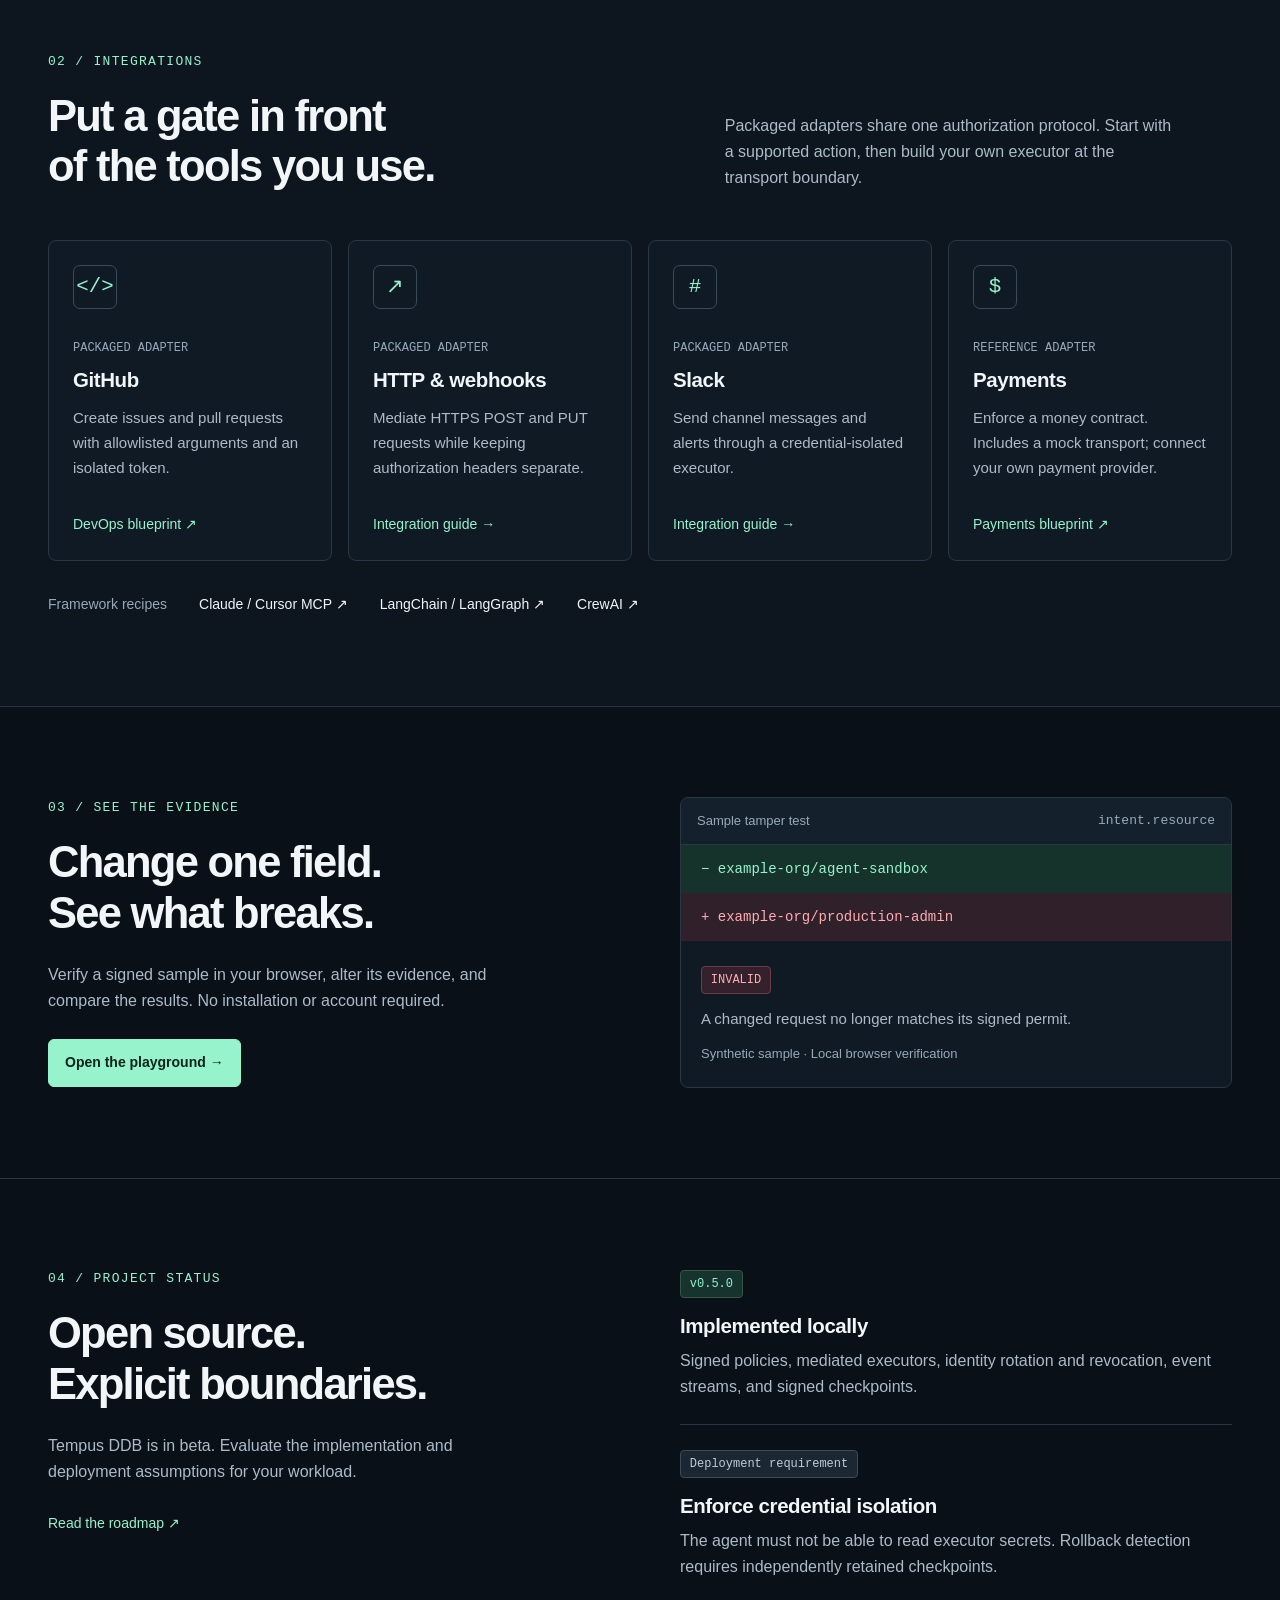
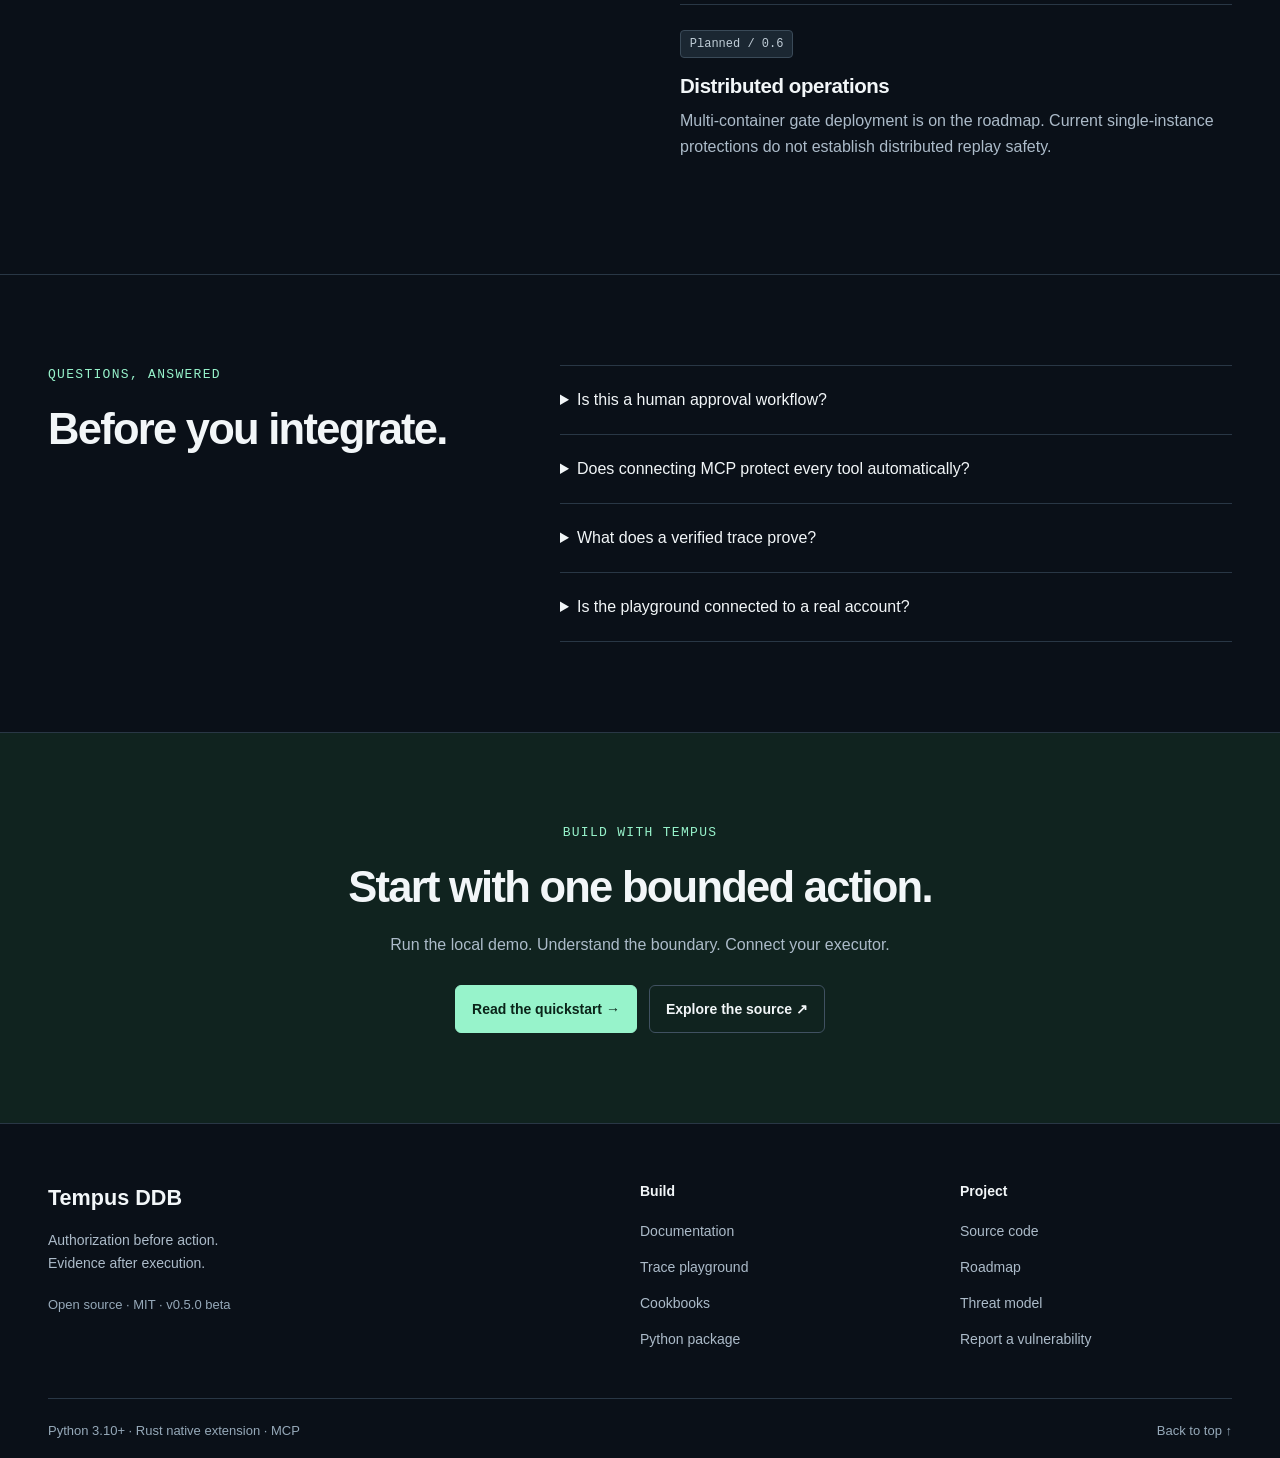
==== commit 7b49ce66: "Improve Pages site, documentation and trace playground" ====
--- a/site/index.html
+++ b/site/index.html
@@ -1,133 +1,94 @@
 <!doctype html>
 <html lang="en">
-  <head>
-    <meta charset="utf-8">
-    <meta name="viewport" content="width=device-width, initial-scale=1">
-    <meta name="theme-color" content="#08110d">
-    <meta name="description" content="Tempus DDB issues signed permits and records verifiable receipts for mediated agent actions.">
-    <meta property="og:title" content="Tempus DDB — Decision records for agent actions">
-    <meta property="og:description" content="Signed permits and verifiable receipts for mediated agent actions.">
-    <meta property="og:type" content="website">
-    <meta property="og:url" content="https://elbuilder77.github.io/tempus-ddb/">
-    <meta property="og:image" content="https://elbuilder77.github.io/tempus-ddb/og.png">
-    <meta property="og:image:width" content="1200">
-    <meta property="og:image:height" content="630">
-    <meta name="twitter:card" content="summary_large_image">
-    <meta name="twitter:title" content="Tempus DDB — Decision records for agent actions">
-    <meta name="twitter:description" content="Signed permits and verifiable receipts for mediated agent actions.">
-    <meta name="twitter:image" content="https://elbuilder77.github.io/tempus-ddb/og.png">
-    <link rel="stylesheet" href="assets/site.css">
-    <title>Tempus DDB — Decision records for agent actions</title>
-  </head>
-  <body>
-    <a class="skip-link" href="#main-content">Skip to content</a>
-    <header class="site-header">
-      <div class="shell">
-        <a class="brand" href="./" aria-current="page"><img class="brand-logo" src="assets/tempus-logo-mineral.png" alt="Tempus — The Decision Database"></a>
-        <nav class="site-nav" aria-label="Main navigation">
-          <a href="./">Overview</a>
-          <a href="docs.html">Guide</a>
-          <a href="trace.html">Sample trace</a>
-          <a class="nav-source" href="https://github.com/elbuilder77/tempus-ddb">GitHub</a>
-        </nav>
+<head>
+  <meta charset="utf-8">
+  <meta name="viewport" content="width=device-width, initial-scale=1">
+  <meta name="theme-color" content="#0a1018">
+  <meta name="description" content="Authorize AI agent actions with signed policies, single-use permits and verifiable receipts. Open-source Python and Rust, with native MCP support.">
+  <link rel="canonical" href="https://elbuilder77.github.io/tempus-ddb/">
+  <meta property="og:title" content="Tempus DDB — A security gate for AI agent actions">
+  <meta property="og:description" content="Authorize AI agent actions with signed policies, single-use permits and verifiable receipts. Open-source Python and Rust, with native MCP support.">
+  <meta property="og:type" content="website">
+  <meta property="og:url" content="https://elbuilder77.github.io/tempus-ddb/">
+  <meta property="og:image" content="https://elbuilder77.github.io/tempus-ddb/og.png">
+  <meta property="og:image:width" content="1200">
+  <meta property="og:image:height" content="630">
+  <meta name="twitter:card" content="summary_large_image">
+  <meta name="twitter:title" content="Tempus DDB — A security gate for AI agent actions">
+  <meta name="twitter:description" content="Authorize AI agent actions with signed policies, single-use permits and verifiable receipts. Open-source Python and Rust, with native MCP support.">
+  <meta name="twitter:image" content="https://elbuilder77.github.io/tempus-ddb/og.png">
+  <link rel="icon" type="image/png" href="assets/logo.png">
+  <link rel="stylesheet" href="assets/site.css">
+  <script type="module" src="assets/site.mjs"></script>
+
+  <title>Tempus DDB — A security gate for AI agent actions</title>
+</head>
+<body class="page-index">
+  <a class="skip-link" href="#main-content">Skip to content</a>
+  <header class="site-header">
+    <div class="shell header-inner">
+      <a class="brand" href="./" aria-label="Tempus DDB home"><img src="assets/tempus-logo-mineral.png" alt="Tempus — The Decision Database" width="1024" height="318"></a>
+      <button class="menu-toggle" type="button" aria-expanded="false" aria-controls="main-nav" hidden>Menu <span aria-hidden="true">☰</span></button>
+      <nav class="site-nav" id="main-nav" aria-label="Main navigation"><a href="./" aria-current="page">Overview</a><a href="docs.html">Documentation</a><a href="trace.html">Trace playground</a><a class="nav-source" href="https://github.com/elbuilder77/tempus-ddb">GitHub <span aria-hidden="true">↗</span></a></nav>
+    </div>
+  </header>
+  <main id="main-content">
+<div class="shell">
+  <header class="hero">
+    <div class="hero-copy">
+      <a class="release-tag" href="https://github.com/elbuilder77/tempus-ddb/releases"><span>v0.5.0</span> Open-source beta <span aria-hidden="true">↗</span></a>
+      <h1>Give agents<br>autonomy.<br><em>Keep control.</em></h1>
+      <p class="lede">A security gate between AI agents and real-world actions. Set the policy, authorize each request, and verify what happened.</p>
+      <div class="button-row"><a class="button primary" href="docs.html#install">Start building <span aria-hidden="true">→</span></a><a class="button" href="trace.html">Try the trace playground</a></div>
+      <div class="install-line"><code>pip install tempus-ddb</code><button type="button" class="copy-button" data-copy hidden>Copy</button></div>
+      <p class="small hero-meta">MIT licensed. Self-hosted. Python + Rust.</p>
+    </div>
+    <div class="hero-visual">
+      <div class="visual-caption"><span>THE ACTION BOUNDARY</span><span>01 — 04</span></div>
+      <div class="protocol-card">
+        <div class="protocol-top"><span class="mono">github.create_issue</span><span class="badge neutral">Illustrative flow</span></div>
+        <ol class="protocol-list">
+          <li><span class="step-number">01</span><div><span class="small">AGENT</span><h3>“Create an issue.”</h3><p>Signs the exact intent.</p></div><span class="mini-label">SIGNED</span></li>
+          <li class="gate-step"><span class="step-number">02</span><div><span class="small">TEMPUS GATE</span><h3>Policy decides.</h3><p>Issues a short-lived, single-use permit.</p></div><span class="mini-label">ALLOWED</span></li>
+          <li><span class="step-number">03</span><div><span class="small">ISOLATED EXECUTOR</span><h3>One permitted action.</h3><p>Holds the credential. Performs the effect.</p></div><span class="mini-label">USED ONCE</span></li>
+          <li><span class="step-number">04</span><div><span class="small">VERIFIABLE RECEIPT</span><h3>The evidence stays linked.</h3><p>Intent, permit and signed outcome.</p></div><span class="mini-label">LINKED</span></li>
+        </ol>
+        <a class="protocol-footer" href="trace.html">Inspect a signed sample <span aria-hidden="true">↗</span></a>
       </div>
-    </header>
-    <main id="main-content">
-      <div class="shell">
-        <header class="hero">
-          <div>
-            <p class="eyebrow">Open source · v0.5.0 · B2A Security Gate</p>
-            <h1>The B2A security gate for autonomous agent actions.</h1>
-            <p class="lede">Tempus DDB sits between an AI agent and external effects. Agents sign requests, policy issues short-lived single-use permits, and mediated executors record tamper-evident receipts.</p>
-            
-            <div class="hero-install">
-              <span class="hero-install-label">Quick Install</span>
-              <code>pip install tempus-ddb</code>
-            </div>
-
-            <div class="button-row">
-              <a class="button primary" href="docs.html">Documentation</a>
-              <a class="button demo-cta" href="trace.html">🚀 Live Trace Demo</a>
-              <a class="button quiet" href="https://github.com/elbuilder77/tempus-ddb">GitHub Repo</a>
-            </div>
-
-            <div class="hero-badges">
-              <a href="https://github.com/elbuilder77/tempus-ddb/actions/workflows/ci.yml"><img src="https://github.com/elbuilder77/tempus-ddb/actions/workflows/ci.yml/badge.svg" alt="CI Status" /></a>
-              <a href="https://pypi.org/project/tempus-ddb/"><img src="https://img.shields.io/pypi/v/tempus-ddb.svg?logo=pypi&logoColor=white&color=blue" alt="PyPI" /></a>
-              <a href="https://github.com/elbuilder77/tempus-ddb/releases"><img src="https://img.shields.io/github/v/release/elbuilder77/tempus-ddb?color=blue&logo=github" alt="Release" /></a>
-              <a href="https://github.com/elbuilder77/tempus-ddb/blob/main/LICENSE"><img src="https://img.shields.io/badge/License-MIT-green.svg" alt="MIT License" /></a>
-            </div>
-          </div>
-          <div class="hero-visual" aria-label="Example Tempus action trace">
-            <div class="evidence-card">
-              <div class="evidence-top">
-                <div class="evidence-label"><span class="status-dot" aria-hidden="true"></span> Interactive Trace</div>
-                <span class="evidence-id">demo-7f2c…a19e</span>
-              </div>
-              <div class="trace-stack">
-                <div class="trace-row"><span class="trace-step">01</span><div><strong>Request signed</strong><span>The exact action is recorded</span></div><span class="trace-state">BOUND</span></div>
-                <div class="trace-row"><span class="trace-step">02</span><div><strong>Policy checked</strong><span>The decision is recorded</span></div><span class="trace-state">ALLOWED</span></div>
-                <div class="trace-row"><span class="trace-step">03</span><div><strong>Permit used</strong><span>Once, before the effect</span></div><span class="trace-state">USED</span></div>
-                <div class="trace-row"><span class="trace-step">04</span><div><strong>Receipt checked</strong><span>The outcome links back to the request</span></div><span class="trace-state">VALID</span></div>
-              </div>
-              <div class="evidence-footer"><a href="trace.html" style="color: var(--cyan); text-decoration: none; font-weight: bold;">Launch in-browser trace verifier &rarr;</a></div>
-            </div>
-          </div>
-        </header>
-      </div>
-
-      <section id="protocol">
-        <div class="shell">
-          <div class="section-heading">
-            <div><p class="eyebrow">Protocol</p><h2>Authorize, execute, verify.</h2></div>
-            <p class="copy">The requesting agent signs an intent. Policy returns an allowed or blocked decision. A separate executor verifies and consumes an allowed permit before acting.</p>
-          </div>
-          <div class="flow-grid" aria-label="Four stages of the Tempus protocol">
-            <article class="flow-step"><span class="flow-index">01 / IDENTITY</span><h3>Sign the request</h3><p>The requesting workload signs the exact payload it wants executed.</p></article>
-            <article class="flow-step"><span class="flow-index">02 / POLICY</span><h3>Issue a permit</h3><p>Policy evidence, identity and scope determine an allowed or blocked decision.</p></article>
-            <article class="flow-step"><span class="flow-index">03 / EXECUTION</span><h3>Consume once</h3><p>The executor verifies the permit's binding, tenant and expiry before any effect.</p></article>
-            <article class="flow-step"><span class="flow-index">04 / EVIDENCE</span><h3>Verify the trace</h3><p>Intent, authorization and outcome remain cryptographically linked for inspection.</p></article>
-          </div>
-        </div>
-      </section>
-
-      <section id="differentiation">
-        <div class="shell">
-          <div class="section-heading">
-            <div><p class="eyebrow">Architecture</p><h2>Why not a traditional RBAC gateway?</h2></div>
-            <p class="copy">MCP proxies authorize and forward requests, trusting the backend. Tempus enforces a cryptographic single-use toll with dual-signed execution receipts and complete credential isolation.</p>
-          </div>
-          <div class="pillar-grid">
-            <article class="pillar"><span class="pillar-label">Zero-Trust Toll</span><h3>Cryptographic Permits</h3><p>Unlike RBAC proxies that simply forward calls, Tempus issues expiring, single-use signed permits bound to the exact intent hash.</p><ul><li>Deterministic intent binding</li><li>Atomic single consumption</li><li>Replay attempts fail closed</li></ul></article>
-            <article class="pillar"><span class="pillar-label">Credential Isolation</span><h3>Isolated Executors</h3><p>The requesting AI agent never touches or sees downstream tokens. Dedicated executors hold secrets in their own isolated process.</p><ul><li>GitHub Issues & PRs</li><li>HTTPS POST/PUT Webhooks</li><li>Slack Messages & Payouts</li></ul></article>
-            <article class="pillar"><span class="pillar-label">Verifiable Evidence</span><h3>Dual-Signed Receipts</h3><p>Both Gate and Executor sign the outcome. Anyone can verify the entire trace mathematically offline without trusting application logs.</p><ul><li>Ed25519 signatures</li><li>SHA-256 state chain</li><li>Universal money contract</li></ul></article>
-          </div>
-        </div>
-      </section>
-
-      <section id="capabilities">
-        <div class="shell">
-          <div class="section-heading">
-            <div><p class="eyebrow">Implementation</p><h2>Four packaged executors.</h2></div>
-            <p class="copy">Tempus provides out-of-the-box mediated adapters that keep downstream credentials strictly outside the agent's environment.</p>
-          </div>
-          <div class="pillar-grid">
-            <article class="pillar"><span class="pillar-label">GitHub Adapter</span><h3>tempus-github-executor</h3><p>Audited GitHub issue and pull request creation with isolated <code>GITHUB_TOKEN</code>.</p><ul><li>Create issues & PRs</li><li>Allowlisted arguments</li><li>Replay protection</li></ul></article>
-            <article class="pillar"><span class="pillar-label">HTTP & Slack Adapters</span><h3>Webhooks & Notifications</h3><p>Generic HTTPS POST/PUT webhook dispatcher and Slack alert executor with isolated secrets.</p><ul><li>tempus-http-executor</li><li>tempus-slack-executor</li><li>Secret header injection</li></ul></article>
-            <article class="pillar"><span class="pillar-label">Financial Adapter</span><h3>tempus-payment-executor</h3><p>Pluggable executor enforcing the universal <code>money</code> contract for payouts and disbursements.</p><ul><li>Bring-your-own provider (Stripe/Wise)</li><li>Minor-unit & currency ceilings</li><li>Isolated payment API keys</li></ul></article>
-          </div>
-        </div>
-      </section>
-
-      <section aria-labelledby="boundary-title">
-        <div class="shell">
-          <div class="boundary">
-            <div><p class="eyebrow">Milestone status</p><h2 id="boundary-title">v0.5.0 features durable local operations.</h2><p>Includes hash-linked event streams, signed monotonic checkpoints, and offline disaster recovery. Distributed multi-container gate service is in progress (0.6).</p></div>
-            <div class="boundary-note"><strong>Threat model</strong><span>Review the executor credential boundary and disaster recovery guide before production use.</span></div>
-          </div>
-        </div>
-      </section>
-    </main>
-    <footer class="shell site-footer"><span>MIT licensed · Python 3.10+ · Rust native extension</span><span><a href="https://github.com/elbuilder77/tempus-ddb">GitHub</a> · <a href="https://github.com/elbuilder77/tempus-ddb/blob/main/SECURITY.md">Security</a> · <a href="https://github.com/elbuilder77/tempus-ddb/blob/main/THREAT_MODEL.md">Threat model</a></span></footer>
-  </body>
+      <p class="visual-footnote">The agent requests. The policy authorizes. The executor acts.</p>
+    </div>
+  </header>
+</div>
+<div class="proof-strip"><div class="shell"><span>Built around verifiable evidence</span><strong>Ed25519 signatures</strong><strong>Single-use permits</strong><strong>Isolated credentials</strong></div></div>
+<section id="protocol" class="section"><div class="shell">
+  <div class="section-heading"><div><p class="eyebrow">01 / The protocol</p><h2>Every action has<br>a chain of evidence.</h2></div><p class="copy">Connect an agent through MCP or Python. Tempus evaluates signed policy; an executor enforces the permit before calling an external service.</p></div>
+  <div class="feature-grid">
+    <article class="feature"><span class="feature-index">01 / AUTHORIZE</span><h3>Define the boundary.</h3><p>Scope actions by tenant, identity, resource and executor. Apply expiration and optional currency and amount limits.</p><a href="docs.html#flow">Explore the request flow →</a></article>
+    <article class="feature"><span class="feature-index">02 / EXECUTE</span><h3>Keep credentials separate.</h3><p>Executors verify permit binding and consumption state. Protect their credentials and signing keys from the requesting agent.</p><a href="docs.html#integration">Set up an executor →</a></article>
+    <article class="feature"><span class="feature-index">03 / VERIFY</span><h3>Inspect the outcome.</h3><p>Cryptographic receipts link the request, authorization and result. Alter a bound field and verification detects the mismatch.</p><a href="trace.html">Test tamper detection →</a></article>
+  </div>
+</div></section>
+<section id="capabilities" class="section integrations-section"><div class="shell">
+  <div class="section-heading"><div><p class="eyebrow">02 / Integrations</p><h2>Put a gate in front<br>of the tools you use.</h2></div><p class="copy">Packaged adapters share one authorization protocol. Start with a supported action, then build your own executor at the transport boundary.</p></div>
+  <div class="integration-grid">
+    <a class="integration-card" href="https://github.com/elbuilder77/tempus-ddb/blob/main/docs/blueprints/devops-mcp/product-blueprint.md"><span class="adapter-symbol" aria-hidden="true">&lt;/&gt;</span><span class="small">PACKAGED ADAPTER</span><h3>GitHub</h3><p>Create issues and pull requests with allowlisted arguments and an isolated token.</p><span class="card-link">DevOps blueprint ↗</span></a>
+    <a class="integration-card" href="docs.html#integration"><span class="adapter-symbol" aria-hidden="true">↗</span><span class="small">PACKAGED ADAPTER</span><h3>HTTP &amp; webhooks</h3><p>Mediate HTTPS POST and PUT requests while keeping authorization headers separate.</p><span class="card-link">Integration guide →</span></a>
+    <a class="integration-card" href="docs.html#integration"><span class="adapter-symbol" aria-hidden="true">#</span><span class="small">PACKAGED ADAPTER</span><h3>Slack</h3><p>Send channel messages and alerts through a credential-isolated executor.</p><span class="card-link">Integration guide →</span></a>
+    <a class="integration-card" href="https://github.com/elbuilder77/tempus-ddb/blob/main/docs/blueprints/payments-crewai/product-blueprint.md"><span class="adapter-symbol" aria-hidden="true">$</span><span class="small">REFERENCE ADAPTER</span><h3>Payments</h3><p>Enforce a money contract. Includes a mock transport; connect your own payment provider.</p><span class="card-link">Payments blueprint ↗</span></a>
+  </div>
+  <div class="framework-row"><span>Framework recipes</span><a href="https://github.com/elbuilder77/tempus-ddb/blob/main/cookbooks/mcp_cursor_claude_quickstart.md">Claude / Cursor MCP ↗</a><a href="https://github.com/elbuilder77/tempus-ddb/blob/main/cookbooks/langchain_agent_guard.py">LangChain / LangGraph ↗</a><a href="https://github.com/elbuilder77/tempus-ddb/blob/main/cookbooks/crewai_action_gate.py">CrewAI ↗</a></div>
+</div></section>
+<section class="section"><div class="shell demo-banner"><div><p class="eyebrow">03 / See the evidence</p><h2>Change one field.<br>See what breaks.</h2><p class="copy">Verify a signed sample in your browser, alter its evidence, and compare the results. No installation or account required.</p><a class="button primary" href="trace.html">Open the playground →</a></div><div class="sample-diff"><div class="code-bar"><span>Sample tamper test</span><span class="mono">intent.resource</span></div><p class="diff-original">− example-org/agent-sandbox</p><p class="diff-altered">+ example-org/production-admin</p><div class="diff-result"><span class="badge danger">INVALID</span><p>A changed request no longer matches its signed permit.</p></div><span class="small">Synthetic sample · Local browser verification</span></div></div></section>
+<section class="section" id="status"><div class="shell status-layout"><div><p class="eyebrow">04 / Project status</p><h2>Open source.<br>Explicit boundaries.</h2><p class="copy">Tempus DDB is in beta. Evaluate the implementation and deployment assumptions for your workload.</p><a class="text-link" href="https://github.com/elbuilder77/tempus-ddb/blob/main/ROADMAP.md">Read the roadmap ↗</a></div><div class="status-items"><article><span class="badge">v0.5.0</span><h3>Implemented locally</h3><p>Signed policies, mediated executors, identity rotation and revocation, event streams, and signed checkpoints.</p></article><article><span class="badge neutral">Deployment requirement</span><h3>Enforce credential isolation</h3><p>The agent must not be able to read executor secrets. Rollback detection requires independently retained checkpoints.</p></article><article><span class="badge neutral">Planned / 0.6</span><h3>Distributed operations</h3><p>Multi-container gate deployment is on the roadmap. Current single-instance protections do not establish distributed replay safety.</p></article></div></div></section>
+<section class="section"><div class="shell faq-layout"><div><p class="eyebrow">Questions, answered</p><h2>Before you integrate.</h2></div><div class="faq-list">
+<details><summary>Is this a human approval workflow?</summary><p>No. Operators provision identities and policy; agents, the gate and executors handle the runtime flow. Humans can inspect the evidence without approving every action.</p></details>
+<details><summary>Does connecting MCP protect every tool automatically?</summary><p>No. Supported actions must pass through a mediated executor that exclusively holds the downstream credential. An agent with direct access to that credential can bypass the boundary.</p></details>
+<details><summary>What does a verified trace prove?</summary><p>That the checked evidence is authentic and linked. It does not independently prove the executor truthfully reported an external event. A failed action can still produce a verified trace.</p></details>
+<details><summary>Is the playground connected to a real account?</summary><p>No. It uses a synthetic fixture with embedded sample public keys. It checks hashes, signatures and record links locally; it cannot create GitHub issues, send messages or move funds.</p></details>
+</div></div></section>
+<section class="section closing"><div class="shell"><p class="eyebrow">Build with Tempus</p><h2>Start with one bounded action.</h2><p class="copy">Run the local demo. Understand the boundary. Connect your executor.</p><div class="button-row"><a class="button primary" href="docs.html#install">Read the quickstart →</a><a class="button" href="https://github.com/elbuilder77/tempus-ddb">Explore the source ↗</a></div></div></section>
+</main>
+  <footer class="site-footer"><div class="shell footer-grid"><div><a class="footer-brand" href="./">Tempus DDB</a><p>Authorization before action.<br>Evidence after execution.</p><span class="small">Open source · MIT · v0.5.0 beta</span></div><nav aria-label="Resources"><strong>Build</strong><a href="docs.html">Documentation</a><a href="trace.html">Trace playground</a><a href="https://github.com/elbuilder77/tempus-ddb/tree/main/cookbooks">Cookbooks</a><a href="https://pypi.org/project/tempus-ddb/">Python package</a></nav><nav aria-label="Project"><strong>Project</strong><a href="https://github.com/elbuilder77/tempus-ddb">Source code</a><a href="https://github.com/elbuilder77/tempus-ddb/blob/main/ROADMAP.md">Roadmap</a><a href="https://github.com/elbuilder77/tempus-ddb/blob/main/THREAT_MODEL.md">Threat model</a><a href="https://github.com/elbuilder77/tempus-ddb/blob/main/SECURITY.md">Report a vulnerability</a></nav></div><div class="shell footer-bottom"><span>Python 3.10+ · Rust native extension · MCP</span><a href="#main-content">Back to top ↑</a></div></footer>
+  <p class="sr-only" id="copy-status" role="status"></p>
+</body>
 </html>
--- a/site/assets/site.css
+++ b/site/assets/site.css
@@ -1,193 +1,301 @@
 :root {
   color-scheme: dark;
-  --ink: #f4f7ef;
-  --muted: #b9c7c0;
-  --subtle: #7f9188;
-  --paper: #08110d;
-  --surface: #0e1b16;
-  --surface-raised: #15261f;
-  --line: rgba(184, 220, 199, 0.18);
-  --line-strong: rgba(143, 242, 195, 0.52);
-  --cyan: #8ff2c5;
-  --blue: #76b9ff;
-  --violet: #d4c0ff;
-  --amber: #ffd69c;
-  --success: #a8f48b;
-  --danger: #ff9da5;
-  --font-sans: "Segoe UI Variable Text", "Aptos", "Helvetica Neue", Arial, sans-serif;
-  --font-display: "Segoe UI Variable Display", "Aptos Display", "Helvetica Neue", Arial, sans-serif;
-  --font-mono: ui-monospace, "Cascadia Code", "SFMono-Regular", Consolas, monospace;
-  --radius: 14px;
-  --shadow: 0 18px 48px rgba(0, 0, 0, 0.2);
-}
-
+  --paper: #0a1018;
+  --surface: #101a25;
+  --raised: #172431;
+  --ink: #f2f6f8;
+  --muted: #acbbc9;
+  --subtle: #96a9b9;
+  --line: #293745;
+  --accent: #97f3cb;
+  --cyan: var(--accent);
+  --success: #97f3cb;
+  --danger: #ffacb4;
+  --amber: #f5d494;
+  --mono: ui-monospace, SFMono-Regular, Consolas, monospace;
+  --sans: "Segoe UI", Inter, "Helvetica Neue", Arial, sans-serif;
+}
 * { box-sizing: border-box; }
-html { scroll-behavior: smooth; }
-body {
-  min-width: 320px;
-  margin: 0;
-  color: var(--ink);
-  background:
-    radial-gradient(circle at 82% -10%, rgba(92, 147, 218, 0.35), transparent 32rem),
-    radial-gradient(circle at 10% 42%, rgba(70, 173, 125, 0.16), transparent 28rem),
-    var(--paper);
-  font: 16px/1.6 var(--font-sans);
-}
-
-a { color: inherit; }
-button, input { font: inherit; }
-button { cursor: pointer; }
-::selection { background: var(--cyan); color: #06120d; }
-
-.skip-link { position: fixed; left: 1rem; top: -5rem; z-index: 10; padding: 0.65rem 0.9rem; border-radius: 9px; background: var(--cyan); color: #06120d; font-weight: 800; }
+html { scroll-behavior: smooth; scroll-padding-top: 110px; }
+body { margin: 0; background: var(--paper); color: var(--ink); font: 16px/1.65 var(--sans); }
+a { color: inherit; text-underline-offset: 4px; }
+button, input, select { font: inherit; }
+button, summary, select { cursor: pointer; }
+button { color: inherit; }
+button:disabled, select:disabled { cursor: not-allowed; opacity: .5; }
+[hidden] { display: none !important; }
+::selection { background: var(--accent); color: var(--paper); }
+:focus-visible { outline: 3px solid var(--accent); outline-offset: 5px; }
+main:focus { outline: none; }
+img { max-width: 100%; }
+p { margin: 0 0 1rem; }
+h1, h2, h3 { margin: 0; font-weight: 600; }
+h1 { font-size: clamp(3.1rem, 5.7vw, 5.15rem); line-height: 1.07; letter-spacing: -.055em; }
+h1 em { color: var(--accent); font-style: normal; }
+h2 { font-size: clamp(2rem, 3.4vw, 3.1rem); line-height: 1.16; letter-spacing: -.04em; }
+h3 { font-size: 1.28rem; line-height: 1.35; letter-spacing: -.02em; }
+code, .mono { font-family: var(--mono); }
+code { overflow-wrap: anywhere; }
+.shell { width: min(1184px, calc(100% - 64px)); margin-inline: auto; }
+.sr-only { position: absolute; width: 1px; height: 1px; padding: 0; margin: -1px; overflow: hidden; clip: rect(0,0,0,0); white-space: nowrap; border: 0; }
+.skip-link { position: fixed; left: 1rem; top: -100px; z-index: 30; padding: .75rem 1rem; background: var(--accent); color: var(--paper); border-radius: 6px; }
 .skip-link:focus { top: 1rem; }
-.shell { width: min(1180px, calc(100% - 40px)); margin: 0 auto; }
-.site-header { position: sticky; top: 0; z-index: 5; background: rgba(8, 17, 13, 0.82); backdrop-filter: blur(18px); border-bottom: 1px solid var(--line); }
-.site-header .shell { display: flex; min-height: 92px; align-items: center; justify-content: space-between; gap: 1.25rem; }
-.brand { display: inline-flex; align-items: center; color: var(--ink); text-decoration: none; }
-.brand-logo { display: block; width: 280px; height: 88px; object-fit: contain; object-position: left center; }
-.site-nav { display: flex; align-items: center; gap: 1.2rem; color: var(--muted); font-size: 0.88rem; }
-.site-nav a { text-decoration: none; }
-.site-nav a:hover, .site-nav a:focus-visible, .site-nav a[aria-current="page"] { color: var(--cyan); }
-.site-nav .nav-source { padding: 0.45rem 0.76rem; border: 1px solid var(--line-strong); border-radius: 999px; color: var(--ink); }
-
-.eyebrow { margin: 0 0 1rem; color: var(--cyan); font-size: 0.73rem; font-weight: 850; letter-spacing: 0.15em; text-transform: uppercase; }
-h1, h2, h3, p { margin-top: 0; }
-h1, h2, h3 { color: var(--ink); font-family: var(--font-display); font-weight: 650; }
-h1 { margin-bottom: 0; max-width: 760px; font-size: clamp(2.8rem, 6vw, 5.7rem); line-height: 0.98; letter-spacing: -0.06em; }
-h2 { margin-bottom: 0; font-size: clamp(1.9rem, 3.6vw, 3rem); line-height: 1.06; letter-spacing: -0.045em; }
-h3 { margin-bottom: 0.6rem; font-size: 1.16rem; line-height: 1.2; }
-.lede { max-width: 670px; margin: 1.55rem 0 0; color: var(--muted); font-size: clamp(1.08rem, 1.8vw, 1.28rem); }
+.small { font-size: .8125rem; color: var(--subtle); line-height: 1.6; }
 .copy { color: var(--muted); }
-
-.button-row { display: flex; flex-wrap: wrap; gap: 0.72rem; margin-top: 1.6rem; align-items: center; }
-.button { display: inline-flex; min-height: 44px; align-items: center; justify-content: center; border: 1px solid var(--line); border-radius: 999px; padding: 0.64rem 1rem; color: var(--ink); font-size: 0.9rem; font-weight: 800; text-decoration: none; transition: border-color 140ms ease, background 140ms ease, color 140ms ease, transform 140ms ease; }
-.button:hover, .button:focus-visible { border-color: var(--cyan); color: var(--cyan); transform: translateY(-1px); }
-.button.primary { border-color: var(--cyan); background: var(--cyan); color: #06120d; }
-.button.primary:hover, .button.primary:focus-visible { background: #c2ffe0; color: #06120d; }
-.button.quiet { background: transparent; }
-.button.demo-cta { border-color: var(--blue); color: var(--ink); background: rgba(118, 185, 255, 0.12); }
-.button.demo-cta:hover, .button.demo-cta:focus-visible { border-color: var(--blue); background: rgba(118, 185, 255, 0.24); color: #d4e7ff; }
-
-.hero-badges { display: flex; flex-wrap: wrap; gap: 0.5rem; margin-top: 1.5rem; align-items: center; }
-.hero-badges img { display: block; height: 20px; border-radius: 4px; }
-.hero-install { display: flex; align-items: center; gap: 0.8rem; margin-top: 1.4rem; padding: 0.6rem 0.95rem; border: 1px solid var(--line-strong); border-radius: 10px; background: #06120d; width: fit-content; max-width: 100%; }
-.hero-install code { color: #8ff2c5; font: 0.88rem/1.2 var(--font-mono); user-select: all; }
-.hero-install-label { color: var(--subtle); font-size: 0.72rem; font-weight: 800; text-transform: uppercase; letter-spacing: 0.08em; }
-
-.hero { display: grid; grid-template-columns: minmax(0, 1.04fr) minmax(330px, 0.82fr); min-height: min(680px, calc(100vh - 73px)); align-items: center; gap: clamp(2.5rem, 6vw, 6rem); padding: clamp(4rem, 7vw, 6.8rem) 0 clamp(3.5rem, 7vw, 5.8rem); }
-.hero-visual { position: relative; }
-.hero-visual::before { display: none; }
-.evidence-card { overflow: hidden; border: 1px solid var(--line-strong); border-radius: var(--radius); background: var(--surface); box-shadow: var(--shadow); }
-.evidence-top { display: flex; align-items: center; justify-content: space-between; gap: 1rem; padding: 1.1rem 1.2rem; border-bottom: 1px solid var(--line); }
-.evidence-label { display: flex; align-items: center; gap: 0.55rem; color: var(--muted); font-size: 0.76rem; font-weight: 800; letter-spacing: 0.08em; text-transform: uppercase; }
-.status-dot { width: 0.58rem; height: 0.58rem; border-radius: 50%; background: var(--success); box-shadow: 0 0 0 5px rgba(168, 244, 139, 0.11); }
-.evidence-id { overflow: hidden; max-width: 10rem; color: var(--subtle); font: 0.74rem/1.4 var(--font-mono); text-overflow: ellipsis; white-space: nowrap; }
-.trace-stack { display: grid; gap: 0; padding: 0.6rem; }
-.trace-row { display: grid; grid-template-columns: 2.25rem 1fr auto; align-items: center; gap: 0.75rem; min-height: 69px; padding: 0.85rem 0.72rem; border-bottom: 1px solid rgba(184, 220, 199, 0.11); }
-.trace-row:last-child { border-bottom: 0; }
-.trace-step { color: var(--violet); font: 0.72rem/1 var(--font-mono); }
-.trace-row strong, .trace-row span { display: block; }
-.trace-row strong { font-size: 0.92rem; }
-.trace-row span { margin-top: 0.15rem; color: var(--muted); font-size: 0.76rem; }
-.trace-state { border: 1px solid rgba(168, 244, 139, 0.42); border-radius: 999px; padding: 0.28rem 0.45rem; color: var(--success); font-size: 0.66rem; font-weight: 850; letter-spacing: 0.07em; }
-.evidence-footer { padding: 1rem 1.2rem; border-top: 1px solid var(--line); color: var(--muted); font-size: 0.78rem; }
-.evidence-footer code { color: #d9ffe9; font-family: var(--font-mono); }
-
-section { border-top: 1px solid var(--line); padding: clamp(4.4rem, 8vw, 7.4rem) 0; }
-.section-heading { display: grid; grid-template-columns: minmax(0, 0.84fr) minmax(0, 1.16fr); gap: 2rem; align-items: end; }
-.section-heading .copy { max-width: 610px; margin: 0; font-size: 1.04rem; }
-.flow-grid { display: grid; grid-template-columns: repeat(4, 1fr); margin-top: 3.15rem; overflow: hidden; border: 1px solid var(--line); border-radius: var(--radius); }
-.flow-step { min-height: 245px; padding: 1.35rem; background: rgba(14, 27, 22, 0.76); }
-.flow-step + .flow-step { border-left: 1px solid var(--line); }
-.flow-index { color: var(--violet); font-size: 0.73rem; font-weight: 850; letter-spacing: 0.1em; }
-.flow-step h3 { margin-top: 3rem; }
-.flow-step p { margin: 0; color: var(--muted); font-size: 0.9rem; }
-.pillar-grid { display: grid; grid-template-columns: repeat(3, 1fr); gap: 1rem; margin-top: 3.1rem; }
-.pillar { min-height: 232px; padding: 1.5rem; border: 1px solid var(--line); border-radius: var(--radius); background: var(--surface); }
-.pillar-label { color: var(--cyan); font-size: 0.72rem; font-weight: 850; letter-spacing: 0.12em; text-transform: uppercase; }
-.pillar h3 { margin-top: 1.5rem; font-size: 1.34rem; }
-.pillar p { color: var(--muted); }
-.pillar ul { margin: 1rem 0 0; padding: 0; color: #d3dfd8; font-size: 0.88rem; list-style: none; }
-.pillar li { margin: 0.35rem 0; }
-.pillar li::before { color: var(--cyan); content: "— "; }
-.boundary { display: grid; grid-template-columns: minmax(0, 1fr) minmax(270px, 0.72fr); gap: 2rem; padding: clamp(1.55rem, 4vw, 2.7rem); border: 1px solid rgba(255, 214, 156, 0.58); border-radius: var(--radius); background: rgba(93, 65, 22, 0.13); }
-.boundary h2 { font-size: clamp(1.9rem, 3vw, 2.65rem); }
-.boundary p { max-width: 650px; margin: 1rem 0 0; color: var(--muted); }
-.boundary-note { align-self: center; padding-left: 1.2rem; border-left: 2px solid var(--amber); color: var(--muted); }
-.boundary-note strong { display: block; color: var(--amber); font-size: 0.74rem; letter-spacing: 0.1em; text-transform: uppercase; }
-.boundary-note span { display: block; margin-top: 0.5rem; }
-.page-hero { max-width: 820px; padding: clamp(4rem, 8vw, 7.25rem) 0 clamp(3rem, 6vw, 5.25rem); }
-.page-hero h1 { font-size: clamp(3rem, 6.1vw, 5.7rem); }
-.doc-layout { display: grid; grid-template-columns: minmax(0, 1.4fr) minmax(250px, 0.6fr); gap: clamp(2rem, 7vw, 6.4rem); align-items: start; }
-.doc-layout > div { min-width: 0; display: grid; gap: 2rem; }
-.doc-card, .trace-panel { min-width: 0; padding: clamp(1.25rem, 3vw, 2rem); border: 1px solid var(--line); border-radius: var(--radius); background: var(--surface); }
-.doc-card h2, .trace-panel h2 { font-size: clamp(1.55rem, 2.7vw, 2.2rem); }
+.eyebrow { margin: 0 0 1.2rem; font: 500 .8125rem/1.5 var(--mono); letter-spacing: .1em; text-transform: uppercase; color: var(--accent); }
+.lede { color: var(--muted); font-size: 1.125rem; line-height: 1.75; max-width: 590px; margin: 1.5rem 0 0; }
+.site-header { position: sticky; top: 0; z-index: 20; background: rgba(10,16,24,.96); border-bottom: 1px solid var(--line); }
+.header-inner { min-height: 88px; display: flex; justify-content: space-between; align-items: center; gap: 2rem; }
+.brand { flex: 0 0 auto; display: inline-flex; align-items: center; padding-block: 8px; }
+.brand img { display: block; width: 194px; height: auto; }
+.site-nav { display: flex; align-items: center; gap: 1.85rem; }
+.site-nav a { font-size: .875rem; text-decoration: none; color: var(--muted); min-height: 44px; display: inline-flex; align-items: center; gap: .6rem; }
+.site-nav a:hover, .site-nav a[aria-current="page"] { color: var(--accent); }
+.site-nav .nav-source { color: var(--ink); border: 1px solid var(--line); padding: .3rem 1rem; border-radius: 6px; }
+.menu-toggle { border: 1px solid var(--line); background: var(--surface); border-radius: 6px; min-height: 44px; padding: .5rem .8rem; }
+.hero { display: grid; grid-template-columns: 1.08fr 1fr; gap: clamp(2rem, 6vw, 5rem); padding: 65px 0 62px; align-items: center; }
+.hero-copy, .hero-visual { min-width: 0; }
+.release-tag { display: inline-flex; gap: .7rem; align-items: center; font-size: .8125rem; text-decoration: none; color: var(--muted); margin-bottom: 1.7rem; }
+.release-tag > span:first-child { background: #16312e; color: var(--accent); border: 1px solid #31534a; border-radius: 4px; padding: .12rem .45rem; font-family: var(--mono); }
+.button-row { display: flex; gap: .75rem; flex-wrap: wrap; align-items: center; margin-top: 1.7rem; }
+.button { display: inline-flex; gap: 1rem; align-items: center; justify-content: center; min-height: 48px; border-radius: 6px; padding: .7rem 1rem; border: 1px solid #405161; background: transparent; color: var(--ink); text-decoration: none; font-size: .875rem; font-weight: 600; transition: background .16s, border-color .16s; text-align: center; }
+.button:hover { background: var(--raised); border-color: var(--accent); }
+.button.primary { background: var(--accent); border-color: var(--accent); color: #0a2419; }
+.button.primary:hover { background: #c3ffe6; border-color: #c3ffe6; }
+.install-line { margin-top: 1.4rem; display: flex; align-items: center; gap: 1rem; width: fit-content; max-width: 100%; border: 1px solid var(--line); border-radius: 6px; background: #080d14; padding: .4rem .5rem .4rem 1rem; }
+.install-line code { color: #d0dce4; font-size: .875rem; }
+.copy-button { flex-shrink: 0; border: 1px solid var(--line); border-radius: 4px; min-width: 55px; min-height: 36px; padding: .2rem .5rem; background: var(--raised); font-size: .8125rem; }
+.copy-button:hover { border-color: var(--accent); color: var(--accent); }
+.hero-meta { margin: .8rem 0 0; }
+.visual-caption { display: flex; justify-content: space-between; font: .75rem/1.5 var(--mono); letter-spacing: .1em; color: var(--subtle); padding: 0 .2rem 1rem; }
+.protocol-card { border: 1px solid #34485a; border-radius: 10px; background: var(--surface); box-shadow: 0 30px 70px #0003; overflow: hidden; }
+.protocol-top { display: flex; flex-wrap: wrap; align-items: center; justify-content: space-between; gap: .5rem; padding: 1rem 1.2rem; border-bottom: 1px solid var(--line); }
+.protocol-top .mono { font-size: .8125rem; }
+.badge { display: inline-flex; align-items: center; width: fit-content; padding: .25rem .55rem; background: #17332d; border: 1px solid #345649; border-radius: 4px; color: var(--accent); font: .75rem/1.5 var(--mono); }
+.badge.neutral { color: #c0cdd7; background: #1b2732; border-color: #3a4a58; }
+.badge.danger { background: #35212b; color: var(--danger); border-color: #6c3b4b; }
+.badge.warn { background: #322c1d; color: var(--amber); border-color: #615231; }
+.protocol-list { list-style: none; margin: 0; padding: 10px; }
+.protocol-list li { display: grid; grid-template-columns: 26px minmax(0,1fr) auto; align-items: center; gap: 12px; padding: 19px 12px; border-bottom: 1px solid var(--line); }
+.protocol-list li:last-child { border: 0; }
+.protocol-list .gate-step { border: 1px solid #42695b; background: #142c29; border-radius: 6px; margin-top: -1px; }
+.step-number { color: var(--subtle); font: .75rem var(--mono); }
+.protocol-list h3 { font-size: 1rem; letter-spacing: -.01em; margin-top: .2rem; }
+.protocol-list p { margin: .2rem 0 0; color: var(--muted); font-size: .8125rem; }
+.protocol-list .small { font: .75rem var(--mono); letter-spacing: .07em; }
+.mini-label { color: var(--accent); font: .75rem var(--mono); }
+.protocol-footer { display: flex; justify-content: space-between; background: #14212d; padding: 1rem 1.2rem; border-top: 1px solid var(--line); font-size: .875rem; text-decoration: none; }
+.protocol-footer:hover { color: var(--accent); }
+.visual-footnote { text-align: center; margin: .9rem 0 0; color: var(--subtle); font-size: .75rem; }
+.proof-strip { border-block: 1px solid var(--line); }
+.proof-strip .shell { display: flex; flex-wrap: wrap; gap: 1.5rem; align-items: center; justify-content: space-between; padding-block: 1.3rem; font-size: .875rem; }
+.proof-strip span { color: var(--subtle); }
+.proof-strip strong { font-weight: 500; }
+.section { padding: 90px 0; border-bottom: 1px solid var(--line); }
+.section-heading { display: grid; grid-template-columns: 1fr .85fr; align-items: end; gap: 5rem; margin-bottom: 3rem; }
+.section-heading p.copy { margin: 0; max-width: 450px; }
+.feature-grid { display: grid; grid-template-columns: repeat(3,minmax(0,1fr)); border-top: 1px solid var(--line); }
+.feature { padding: 2rem 2rem 0 0; }
+.feature + .feature { border-left: 1px solid var(--line); padding-left: 2rem; }
+.feature-index { font: .75rem var(--mono); color: var(--subtle); letter-spacing: .05em; }
+.feature h3 { margin: 1.5rem 0 .8rem; }
+.feature p { color: var(--muted); }
+.feature a, .text-link { color: var(--accent); font-size: .875rem; text-decoration: none; }
+.feature a:hover, .text-link:hover { text-decoration: underline; }
+.integrations-section { background: #0d151f; }
+.integration-grid { display: grid; grid-template-columns: repeat(4,minmax(0,1fr)); gap: 1rem; }
+.integration-card { padding: 1.5rem; border: 1px solid var(--line); border-radius: 8px; background: var(--surface); text-decoration: none; display: flex; flex-direction: column; align-items: flex-start; transition: border-color .16s, background .16s; }
+.integration-card:hover { border-color: #6ca990; background: #14222e; }
+.adapter-symbol { display: flex; align-items: center; justify-content: center; width: 44px; height: 44px; border: 1px solid #3b4a57; border-radius: 7px; font: 1.3rem var(--mono); margin-bottom: 2rem; color: var(--accent); }
+.integration-card .small { font: .75rem var(--mono); }
+.integration-card h3 { margin: .7rem 0 .8rem; }
+.integration-card p { color: var(--muted); font-size: .9375rem; flex-grow: 1; }
+.card-link { color: var(--accent); font-size: .875rem; margin-top: 1rem; }
+.framework-row { display: flex; flex-wrap: wrap; gap: .75rem 2rem; margin-top: 2rem; font-size: .875rem; }
+.framework-row span { color: var(--subtle); }
+.framework-row a { text-decoration: none; }
+.framework-row a:hover { color: var(--accent); }
+.demo-banner, .status-layout { display: grid; grid-template-columns: 1fr 1fr; align-items: center; gap: 5rem; }
+.demo-banner .copy, .status-layout .copy { margin: 1.5rem 0; max-width: 450px; }
+.sample-diff { border: 1px solid var(--line); border-radius: 8px; overflow: hidden; background: var(--surface); padding-bottom: 1.4rem; }
+.code-bar { display: flex; align-items: center; justify-content: space-between; gap: 1rem; min-height: 47px; padding: .45rem 1rem; background: #14212d; color: var(--subtle); font-size: .8125rem; border-bottom: 1px solid var(--line); }
+.sample-diff > p { margin: 0; padding: .8rem 1.25rem; font: .875rem/1.6 var(--mono); overflow-wrap: anywhere; }
+.diff-original { background: #16332b; color: var(--accent); }
+.diff-altered { background: #30202a; color: var(--danger); }
+.diff-result { padding: 1.5rem 1.25rem 0; }
+.diff-result p { color: var(--muted); font-size: .9375rem; margin: .8rem 0; }
+.sample-diff > .small { display: block; padding-inline: 1.25rem; }
+.status-layout { align-items: start; }
+.status-items article { border-top: 1px solid var(--line); padding: 1.5rem 0; }
+.status-items article:first-child { padding-top: 0; border: 0; }
+.status-items h3 { margin: .85rem 0 .5rem; }
+.status-items p { color: var(--muted); margin: 0; }
+.faq-layout { display: grid; grid-template-columns: .8fr 1.2fr; gap: 4rem; }
+.faq-list details { border-bottom: 1px solid var(--line); }
+.faq-list details:first-child { border-top: 1px solid var(--line); }
+.faq-list summary { padding: 1.3rem 1rem 1.3rem 0; font-size: 1rem; }
+.faq-list details p { color: var(--muted); padding: 0 1rem .5rem 0; }
+.closing { background: #10231f; text-align: center; }
+.closing .copy { margin-top: 1.2rem; }
+.closing .button-row { justify-content: center; }
+.site-footer { padding: 3.5rem 0 0; }
+.footer-grid { display: grid; grid-template-columns: 2fr 1fr 1fr; gap: 3rem; }
+.footer-brand { font-size: 1.35rem; font-weight: 600; text-decoration: none; }
+.footer-grid p { font-size: .875rem; color: var(--muted); margin-top: .8rem; }
+.footer-grid nav { display: flex; flex-direction: column; align-items: flex-start; }
+.footer-grid nav strong { font-size: .875rem; margin-bottom: .65rem; }
+.footer-grid nav a { color: var(--muted); font-size: .875rem; text-decoration: none; min-height: 36px; display: inline-flex; align-items: center; }
+.footer-grid nav a:hover { color: var(--accent); }
+.footer-bottom { display: flex; justify-content: space-between; gap: 1rem; border-top: 1px solid var(--line); margin-top: 2.5rem; padding: 1.3rem 0; font-size: .8125rem; color: var(--subtle); }
+.footer-bottom a { text-decoration: none; }
+/* Documentation */
+.page-hero { padding: 65px 0 50px; }
+.page-hero h1 { font-size: clamp(2.7rem,4.6vw,4rem); }
+.page-hero .lede { max-width: 680px; }
+.meta-row { display: flex; flex-wrap: wrap; gap: 1.3rem; margin-top: 1.5rem; color: var(--subtle); font-size: .875rem; }
+.doc-layout { display: grid; grid-template-columns: 230px minmax(0,1fr); gap: 64px; align-items: start; padding-bottom: 4rem; }
+.doc-aside { position: sticky; top: 112px; max-height: calc(100vh - 130px); overflow-y: auto; }
+.doc-aside nav { display: flex; flex-direction: column; border-left: 1px solid var(--line); padding-left: 1.2rem; }
+.doc-aside strong { font: .75rem/1.5 var(--mono); letter-spacing: .07em; color: var(--subtle); margin: 1rem 0 .5rem; }
+.doc-aside strong:first-child { margin-top: 0; }
+.doc-aside nav a { display: flex; align-items: center; min-height: 36px; font-size: .875rem; color: var(--muted); text-decoration: none; padding: .2rem 0; }
+.doc-aside nav a:hover, .doc-aside nav a[aria-current="location"] { color: var(--accent); }
+.aside-demo { display: block; margin: 1.5rem 0 0; padding: 1rem; border: 1px solid var(--line); border-radius: 6px; color: var(--muted); font-size: .875rem; text-decoration: none; }
+.aside-demo strong { color: var(--accent); font: inherit; letter-spacing: 0; }
+.doc-card { padding: 2.5rem 0; border-top: 1px solid var(--line); min-width: 0; scroll-margin-top: 15px; }
+.doc-card:first-child { padding-top: 0; border-top: 0; }
+.doc-card h2 { font-size: clamp(1.6rem,2.5vw,2.15rem); margin-bottom: 1.3rem; }
 .doc-card p, .doc-card li { color: var(--muted); }
-.doc-card code, .install-code { overflow-x: auto; display: block; max-width: 100%; margin: 1rem 0 0; padding: 1rem; border-radius: 11px; background: #06120d; color: #d8ffe9; font: 0.84rem/1.55 var(--font-mono); white-space: pre; }
-.doc-card ul { padding-left: 1.1rem; }
-.doc-card a { color: var(--cyan); text-underline-offset: 0.18em; }
-.doc-aside { position: sticky; top: 102px; padding: 1rem 1.1rem; border-left: 1px solid var(--line); }
-.doc-aside strong { display: block; margin-bottom: 0.5rem; font-size: 0.8rem; letter-spacing: 0.08em; text-transform: uppercase; }
-.doc-aside a { display: block; margin: 0.45rem 0; color: var(--muted); font-size: 0.9rem; text-decoration: none; }
-.doc-aside a:hover, .doc-aside a:focus-visible { color: var(--cyan); }
-.contract-table { width: 100%; border-collapse: collapse; font-size: 0.9rem; }
-.contract-table th, .contract-table td { padding: 0.7rem 0; border-bottom: 1px solid var(--line); text-align: left; vertical-align: top; }
-.contract-table th { color: var(--subtle); font-size: 0.75rem; letter-spacing: 0.08em; text-transform: uppercase; }
-.contract-table code { display: inline; margin: 0; padding: 0; background: transparent; color: #d8ffe9; white-space: normal; }
-
-.trace-intro { display: grid; grid-template-columns: minmax(0, 1fr) minmax(250px, 0.65fr); gap: 1rem; margin-top: 2.4rem; }
-.trace-intro > * { min-width: 0; }
-.trace-summary { display: grid; gap: 0.65rem; }
-.trace-summary .metric { display: flex; align-items: center; justify-content: space-between; gap: 1rem; padding: 0.75rem 0; border-bottom: 1px solid var(--line); }
-.trace-summary .metric:last-child { border-bottom: 0; }
-.metric span { color: var(--muted); }
-.metric strong { min-width: 0; overflow-wrap: anywhere; font-size: 0.88rem; text-align: right; }
-.trace-controls { display: flex; flex-wrap: wrap; gap: 0.65rem; margin-top: 1.1rem; }
-.trace-controls .button { background: transparent; }
-.trace-results { display: grid; gap: 0.7rem; margin-top: 1.35rem; }
-.check { display: grid; grid-template-columns: 1.1rem 1fr; gap: 0.7rem; align-items: start; padding: 0.85rem 0; border-bottom: 1px solid var(--line); }
-.check:last-child { border-bottom: 0; }
-.check-icon { width: 1.1rem; height: 1.1rem; margin-top: 0.18rem; border: 1px solid var(--line-strong); border-radius: 50%; }
-.check.pass .check-icon { border-color: var(--success); background: var(--success); box-shadow: inset 0 0 0 3px var(--surface); }
-.check.fail .check-icon { border-color: var(--danger); background: var(--danger); box-shadow: inset 0 0 0 3px var(--surface); }
-.check.warn .check-icon { border-color: var(--amber); background: var(--amber); box-shadow: inset 0 0 0 3px var(--surface); }
-.check strong, .check span { display: block; }
-.check span { margin-top: 0.15rem; color: var(--muted); font-size: 0.88rem; }
-.trace-json { margin-top: 1.15rem; }
-.trace-json summary { color: var(--muted); cursor: pointer; }
-.trace-json pre { overflow: auto; max-height: 35rem; margin: 0.9rem 0 0; padding: 1rem; border: 1px solid var(--line); border-radius: 12px; background: #06120d; color: #c9ded2; font: 0.74rem/1.5 var(--font-mono); }
-.notice { padding: 1rem 1.1rem; border: 1px solid rgba(255, 214, 156, 0.48); border-radius: 12px; color: var(--muted); background: rgba(93, 65, 22, 0.18); }
-.notice strong { color: var(--amber); }
-
-.site-footer { display: flex; justify-content: space-between; gap: 1.5rem; padding: 1.65rem 0 2.6rem; border-top: 1px solid var(--line); color: var(--muted); font-size: 0.84rem; }
-.site-footer a { color: var(--muted); text-underline-offset: 0.18em; }
-.site-footer a:hover, .site-footer a:focus-visible { color: var(--cyan); }
-
-@media (max-width: 900px) {
-  .hero, .section-heading, .boundary, .doc-layout, .trace-intro { grid-template-columns: 1fr; }
-  .hero { min-height: 0; gap: 3rem; }
-  .hero-visual { max-width: 670px; }
-  .flow-grid { grid-template-columns: repeat(2, 1fr); }
-  .flow-step:nth-child(3), .flow-step:nth-child(4) { border-top: 1px solid var(--line); }
-  .flow-step:nth-child(3) { border-left: 0; }
-  .pillar-grid { grid-template-columns: 1fr; }
-  .boundary-note { padding: 1rem 0 0; border-top: 2px solid var(--amber); border-left: 0; }
-  .doc-aside { position: static; display: flex; flex-wrap: wrap; gap: 0.35rem 1rem; padding: 0; border-left: 0; }
-  .doc-aside strong { width: 100%; }
-}
-
-@media (max-width: 650px) {
-  .shell { width: min(100% - 28px, 1180px); }
-  .site-header .shell { flex-wrap: wrap; min-height: 68px; padding: 0.2rem 0 0.65rem; }
-  .brand-logo { width: 198px; height: 62px; }
-  .site-nav { width: 100%; justify-content: space-between; gap: 0.4rem; font-size: 0.78rem; }
-  .site-nav .nav-source { padding: 0.35rem 0.6rem; }
-  h1 { font-size: clamp(3rem, 16vw, 4.5rem); }
-  .hero { padding-top: 3.8rem; }
-  .flow-grid { grid-template-columns: 1fr; }
-  .flow-step + .flow-step, .flow-step:nth-child(3) { border-top: 1px solid var(--line); border-left: 0; }
-  .flow-step { min-height: 0; }
-  .flow-step h3 { margin-top: 1.65rem; }
-  .site-footer { flex-direction: column; }
-}
+.doc-card a, .sample-note a, .notice a { color: var(--accent); }
+.doc-card p code, .doc-card li code, td code { font-size: .875em; color: #d1f4e5; padding: .1em .2em; background: #13252a; border-radius: 3px; }
+.doc-card li { margin: .7rem 0; }
+.doc-card strong { color: var(--ink); }
+.code-block { border: 1px solid var(--line); border-radius: 7px; overflow: hidden; margin: 1.3rem 0; }
+.code-block pre { margin: 0; padding: 1.2rem; overflow: auto; background: #080e16; color: #c6ecd9; font: .875rem/1.8 var(--mono); }
+.code-block code { font: inherit; overflow-wrap: normal; }
+.callout { border-left: 3px solid var(--accent); background: #112321; padding: 1rem 1.2rem; margin-block: 1.5rem; }
+.callout p { margin: .5rem 0 0; font-size: .9375rem; }
+.table-scroll { max-width: 100%; overflow-x: auto; margin: 1.4rem 0; }
+.contract-table { width: 100%; border-collapse: collapse; font-size: .875rem; }
+.contract-table caption { text-align: left; margin-bottom: 1rem; color: var(--subtle); font-size: .8125rem; }
+.contract-table td, .contract-table th { text-align: left; padding: .9rem .7rem; border-bottom: 1px solid var(--line); vertical-align: top; }
+.contract-table th { color: var(--subtle); font-size: .8125rem; font-weight: 500; background: var(--surface); }
+.contract-table td { color: var(--muted); }
+/* Trace playground */
+.page-hero.compact { padding: 45px 0 32px; }
+.page-hero.compact h1 { font-size: clamp(2.5rem,4vw,3.45rem); }
+.playground-layout { display: grid; grid-template-columns: minmax(0,.9fr) minmax(0,1.1fr); gap: 1.5rem; align-items: start; }
+.trace-panel { border: 1px solid var(--line); border-radius: 8px; padding: 1.6rem; background: var(--surface); min-width: 0; }
+.trace-panel .eyebrow { margin-bottom: .6rem; }
+.trace-panel h2 { font-size: 1.65rem; }
+.trace-summary { margin: 1.3rem 0; }
+.metric { display: grid; grid-template-columns: 110px minmax(0,1fr); gap: 1rem; border-bottom: 1px solid var(--line); padding: .8rem 0; font-size: .875rem; }
+.metric span { color: var(--subtle); }
+.metric strong { overflow-wrap: anywhere; text-align: right; font-weight: 500; font-family: var(--mono); font-size: .8125rem; }
+.experiment-controls { border-top: 1px solid var(--line); padding-top: 1.3rem; }
+.experiment-controls label { display: block; font-weight: 500; margin-bottom: .5rem; font-size: .9375rem; }
+select { display: block; width: 100%; min-height: 46px; background: #0a131c; border: 1px solid #4a5c6c; border-radius: 5px; color: var(--ink); padding: .6rem; }
+.experiment-controls .small { margin: .6rem 0 1rem; }
+.trace-controls { display: flex; flex-wrap: wrap; gap: .7rem; }
+.danger-button { border-color: #8b5061; background: #362430; color: var(--danger); }
+.danger-button:hover { background: #4a2b3a; border-color: var(--danger); }
+.experiment-status { font-size: .8125rem; margin: .9rem 0 0; color: var(--muted); }
+.sample-note { border-top: 1px solid var(--line); margin-top: 1.4rem; padding-top: 1.3rem; font-size: .875rem; }
+.sample-note p { color: var(--muted); margin-top: .5rem; }
+.sample-note strong { font-weight: 500; }
+.panel-heading { display: flex; align-items: center; justify-content: space-between; gap: 1rem; }
+.verification-status { margin-top: 1.5rem; padding: 1rem; background: #172834; border-left: 3px solid #617f98; font-size: .9375rem; color: #d4e4ee; }
+.verification-status[data-state="VERIFIED"] { border-color: var(--accent); background: #173129; }
+.verification-status[data-state="INVALID"], .verification-status[data-state="ERROR"] { border-color: var(--danger); background: #32212c; }
+.verification-status[data-state="PARTIAL"] { border-color: var(--amber); background: #2d291c; }
+.check { display: grid; grid-template-columns: 25px minmax(0,1fr) auto; gap: .65rem; border-bottom: 1px solid var(--line); padding: 1rem 0; }
+.check:last-child { border: 0; padding-bottom: 0; }
+.check-icon { font-size: 1rem; line-height: 1.5; color: var(--subtle); }
+.check strong { font-size: .9375rem; font-weight: 500; display: block; }
+.check-detail { display: block; color: var(--muted); font-size: .8125rem; margin-top: .3rem; }
+.check-state { font: .75rem/1.8 var(--mono); }
+.check.pass .check-icon, .check.pass .check-state { color: var(--accent); }
+.check.fail .check-icon, .check.fail .check-state { color: var(--danger); }
+.check.warn .check-icon, .check.warn .check-state { color: var(--amber); }
+.trace-json { margin-top: 1.5rem; border: 1px solid var(--line); border-radius: 7px; overflow: hidden; }
+.trace-json summary { padding: 1rem 1.3rem; background: var(--surface); font-size: .9375rem; }
+.trace-json pre { overflow: auto; max-height: 500px; padding: 1.3rem; margin: 0; color: #b8cfdb; font: .8125rem/1.7 var(--mono); }
+.trace-help { display: grid; grid-template-columns: 1fr 1fr; gap: 3rem; padding: 2.5rem 0; }
+.trace-help h3 { font-size: 1rem; margin-bottom: .7rem; }
+.trace-help p { color: var(--muted); font-size: .9375rem; }
+.notice { padding: 1rem; border: 1px solid var(--amber); border-radius: 5px; margin-bottom: 1.5rem; }
+@media (max-width: 1000px) {
+  .hero { gap: 2rem; }
+  .hero h1 { font-size: 4rem; }
+  .site-nav { gap: 1.1rem; }
+  .integration-grid { grid-template-columns: repeat(2,minmax(0,1fr)); }
+  .section-heading, .demo-banner, .status-layout { gap: 2.5rem; }
+  .protocol-list li { grid-template-columns: 20px minmax(0,1fr); }
+  .mini-label { grid-column: 2; }
+  .doc-layout { gap: 2rem; grid-template-columns: 205px minmax(0,1fr); }
+}
+@media (max-width: 760px) {
+  html { scroll-padding-top: 100px; }
+  .shell { width: calc(100% - 36px); }
+  .header-inner { min-height: 76px; flex-wrap: wrap; gap: 0; padding-block: 6px; }
+  .brand img { width: 166px; }
+  .site-nav { width: 100%; flex-wrap: wrap; gap: .25rem 1rem; padding-bottom: .6rem; }
+  .site-nav a { font-size: .8125rem; }
+  .nav-enhanced .menu-toggle { display: inline-flex; align-items: center; gap: .6rem; }
+  .nav-enhanced .site-nav { display: none; }
+  .nav-enhanced .site-nav.is-open { display: flex; flex-direction: column; align-items: stretch; padding: .75rem 0; }
+  .nav-enhanced .site-nav a { padding: .5rem .75rem; font-size: .9375rem; }
+  .hero { grid-template-columns: 1fr; padding-block: 40px; gap: 2.5rem; }
+  .hero h1 { font-size: clamp(3.25rem,10vw,4.75rem); }
+  .hero-copy .lede { max-width: 550px; }
+  .hero-visual { max-width: 560px; width: 100%; }
+  .protocol-list li { grid-template-columns: 24px minmax(0,1fr) auto; }
+  .mini-label { grid-column: auto; }
+  .proof-strip .shell { display: grid; grid-template-columns: 1fr 1fr; gap: 1rem; }
+  .proof-strip span { grid-column: 1/-1; }
+  .section { padding: 55px 0; }
+  .section-heading, .demo-banner, .status-layout, .faq-layout { grid-template-columns: 1fr; gap: 1.5rem; }
+  .section-heading { margin-bottom: 2rem; }
+  .feature-grid { grid-template-columns: 1fr; }
+  .feature, .feature + .feature { padding: 1.7rem 0; border-left: 0; border-bottom: 1px solid var(--line); }
+  .feature h3 { margin-top: .8rem; }
+  .feature:last-child { border-bottom: 0; padding-bottom: 0; }
+  .framework-row { gap: .75rem 1rem; }
+  .framework-row span { width: 100%; }
+  .status-items article:first-child { padding-top: 1.5rem; border-top: 1px solid var(--line); }
+  .footer-grid { grid-template-columns: 1fr 1fr; gap: 2rem 1rem; }
+  .footer-grid > div { grid-column: 1/-1; }
+  .footer-bottom { flex-wrap: wrap; }
+  .page-hero { padding-block: 40px; }
+  .page-hero h1 { font-size: clamp(2.4rem,7vw,3.5rem); }
+  .doc-layout { grid-template-columns: 1fr; gap: 2rem; }
+  .doc-aside { position: static; max-height: none; }
+  .doc-aside nav { display: grid; grid-template-columns: 1fr 1fr; gap: .15rem .8rem; }
+  .doc-aside nav strong { grid-column: 1/-1; }
+  .doc-aside nav a { min-height: 44px; }
+  .aside-demo { display: none; }
+  .doc-card:first-child { border-top: 1px solid var(--line); padding-top: 2rem; }
+  .playground-layout { grid-template-columns: 1fr; }
+  .trace-help { grid-template-columns: 1fr; gap: 1rem; }
+}
+@media (min-width: 761px) { .menu-toggle { display: none !important; } }
+@media (max-width: 420px) {
+  .integration-grid { grid-template-columns: 1fr; }
+  .adapter-symbol { margin-bottom: 1.2rem; }
+  .protocol-list li { gap: 8px; padding-inline: 6px; grid-template-columns: 18px minmax(0,1fr); }
+  .mini-label { grid-column: 2; }
+  .hero .button-row .button { width: 100%; }
+  .install-line { width: 100%; gap: .5rem; justify-content: space-between; padding-left: .7rem; }
+  .install-line code { font-size: .8125rem; }
+  .trace-panel { padding: 1.1rem; }
+  .check { grid-template-columns: 18px minmax(0,1fr); }
+  .check-state { grid-column: 2; }
+  .panel-heading { flex-wrap: wrap; }
+  .metric { grid-template-columns: 90px minmax(0,1fr); }
+  .sample-diff .code-bar { flex-wrap: wrap; gap: .25rem; }
+  .doc-aside nav { grid-template-columns: 1fr; }
+}
+@media (prefers-reduced-motion: reduce) {
+  html { scroll-behavior: auto; }
+  *, *::before, *::after { transition: none !important; animation: none !important; }
+}
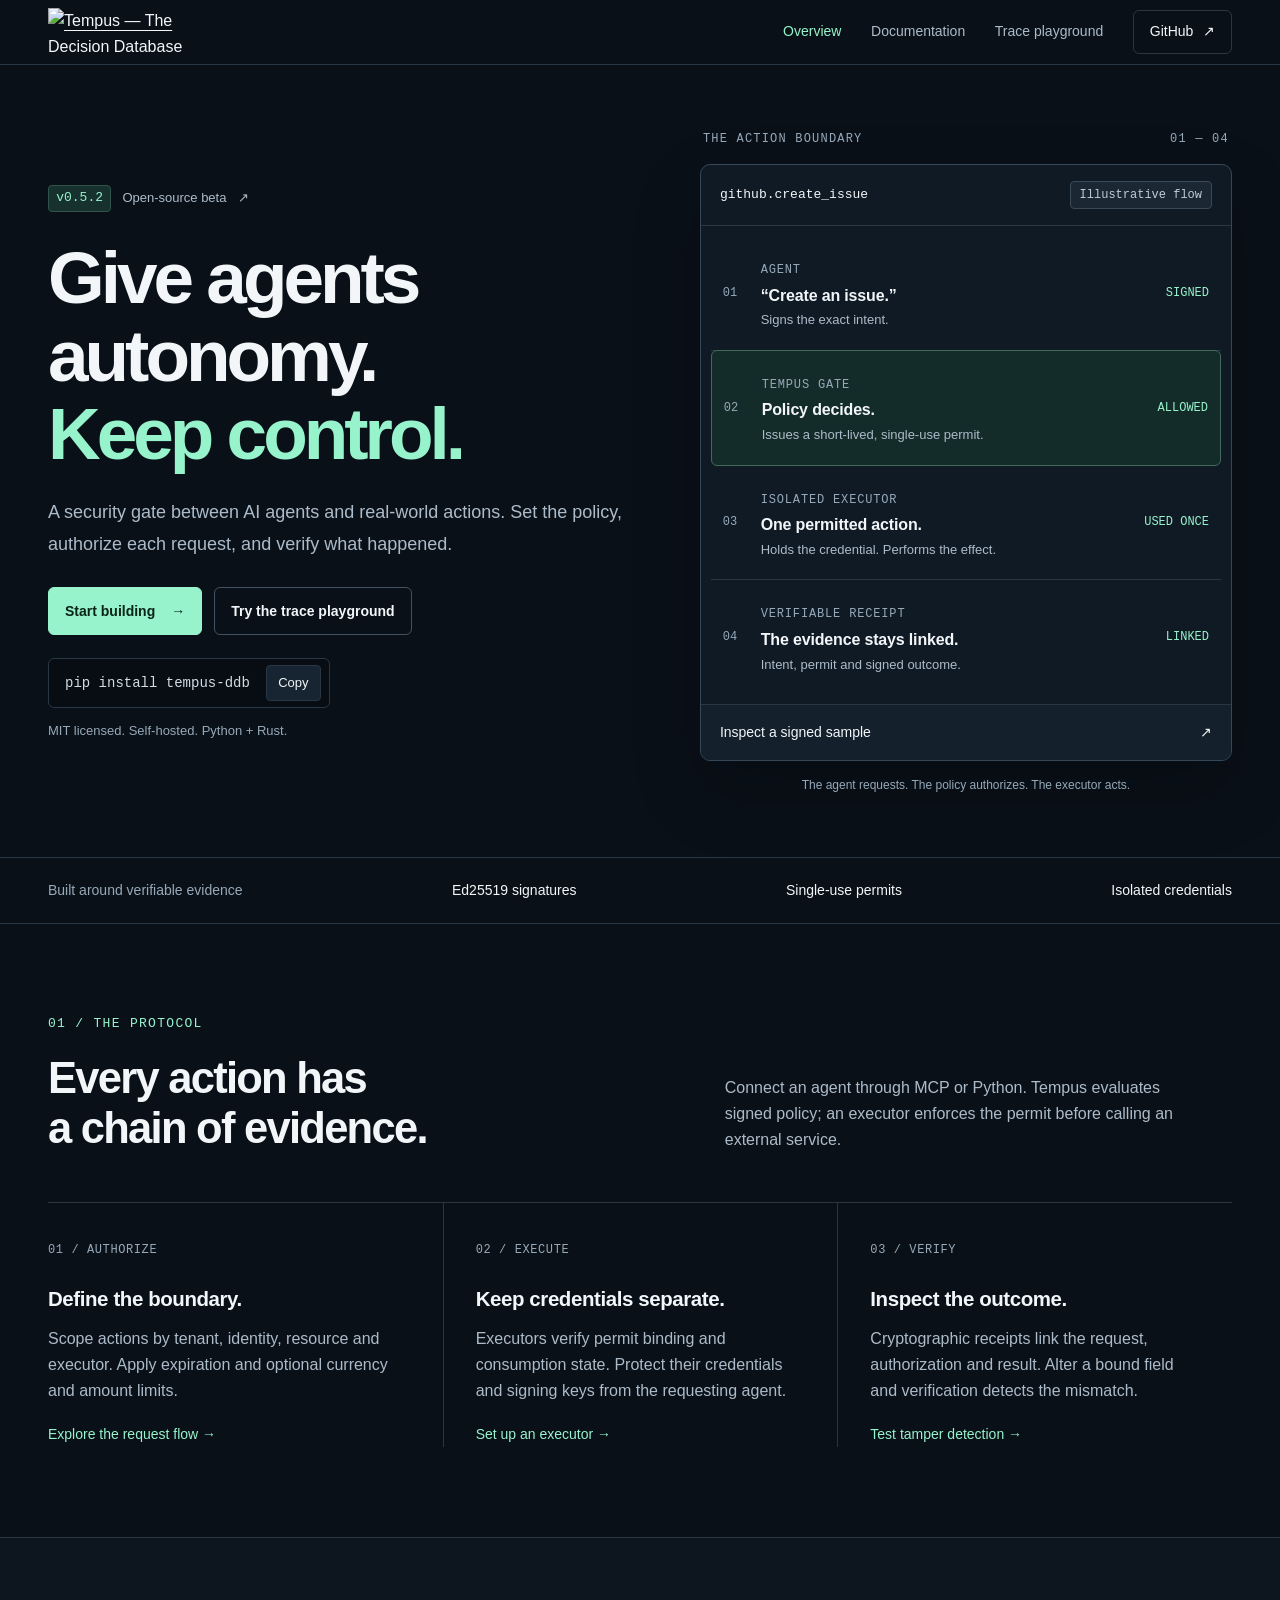
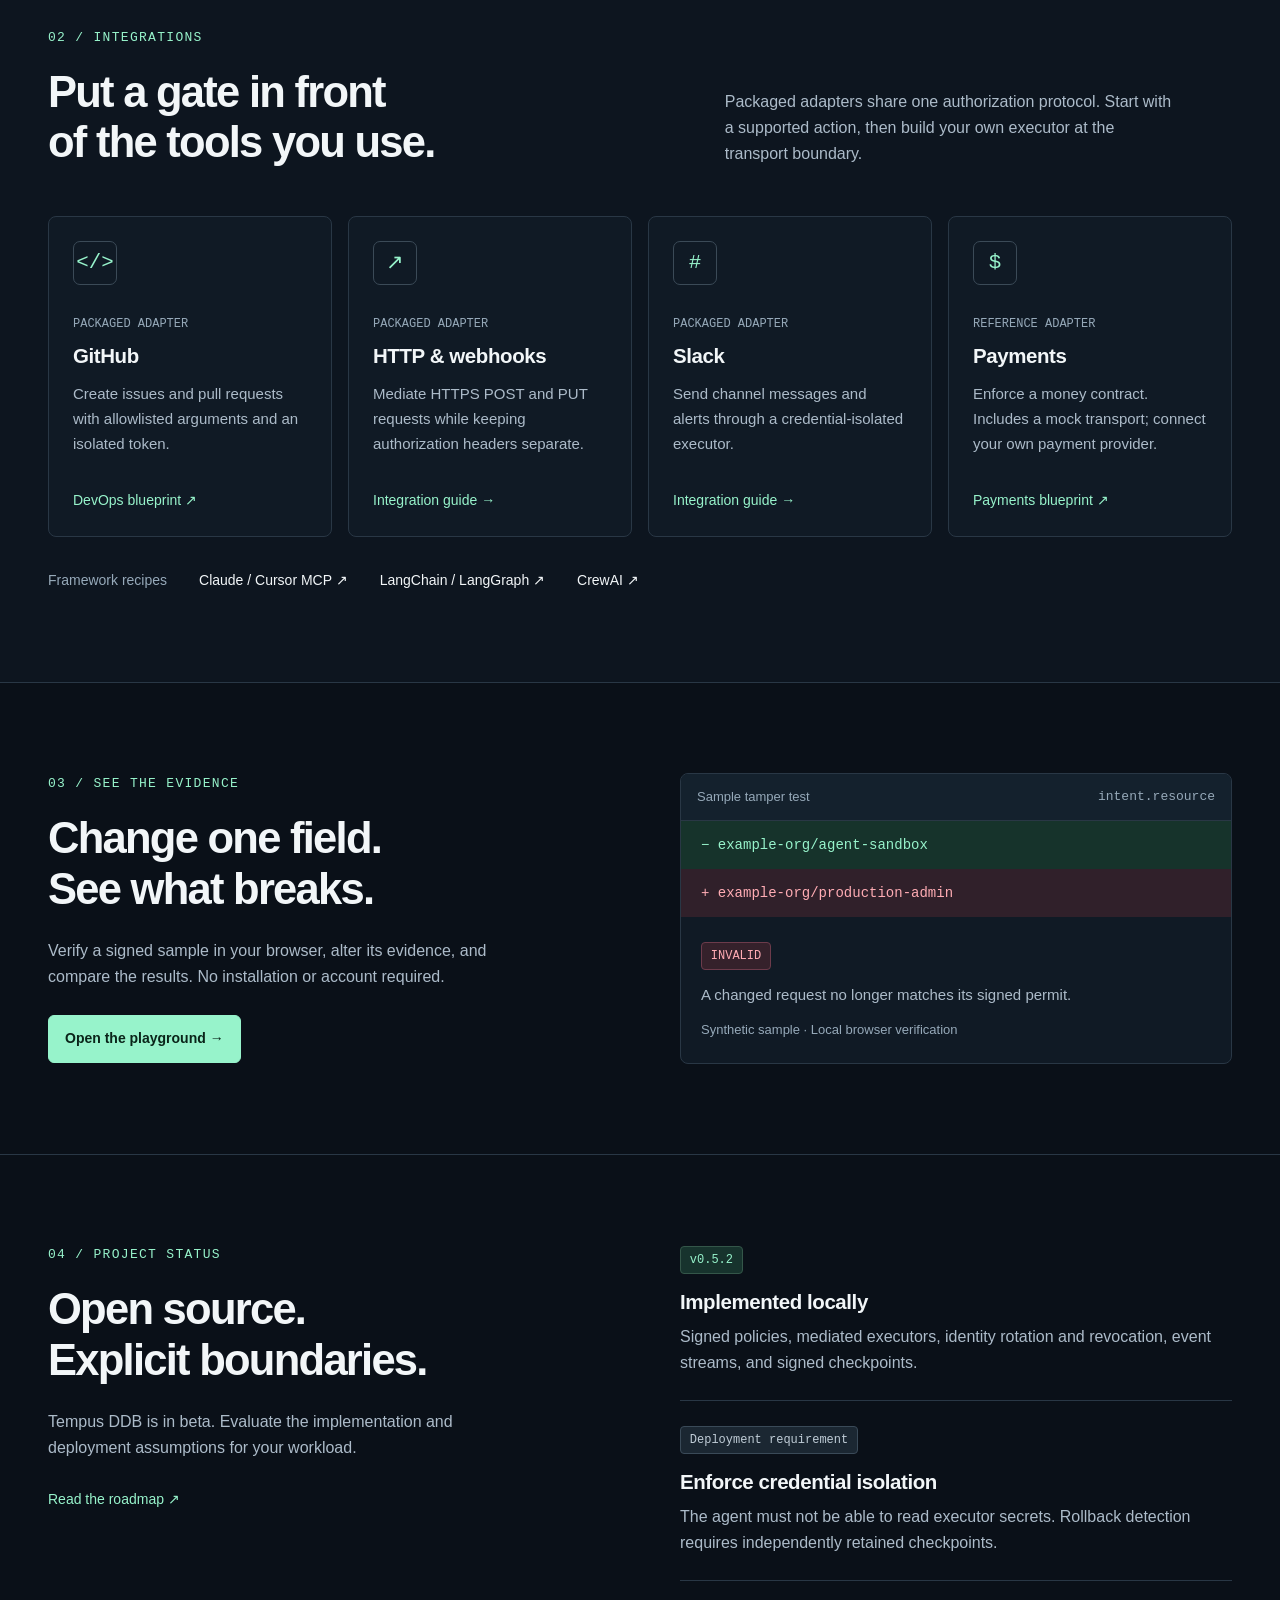
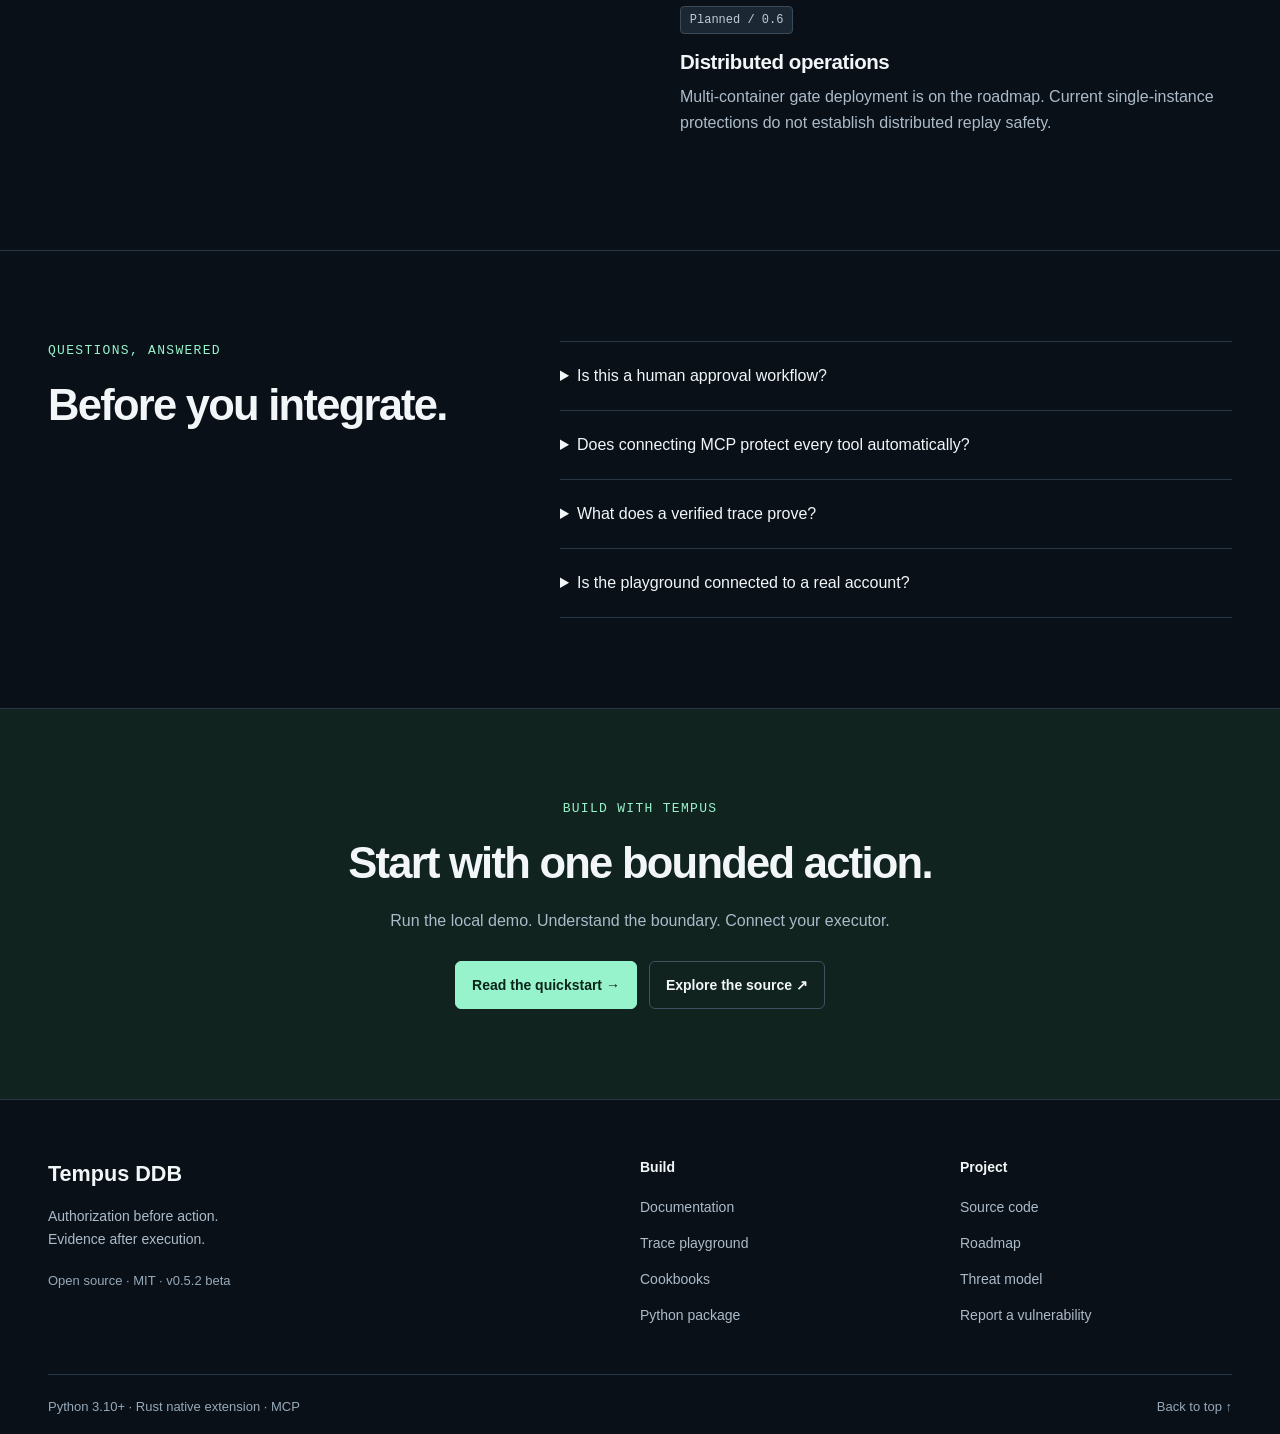
==== commit 95e792be: "docs: align documentation, CI matrix, and site versions to 0.5.2" ====
--- a/site/index.html
+++ b/site/index.html
@@ -36,7 +36,7 @@
 <div class="shell">
   <header class="hero">
     <div class="hero-copy">
-      <a class="release-tag" href="https://github.com/elbuilder77/tempus-ddb/releases"><span>v0.5.0</span> Open-source beta <span aria-hidden="true">↗</span></a>
+      <a class="release-tag" href="https://github.com/elbuilder77/tempus-ddb/releases"><span>v0.5.2</span> Open-source beta <span aria-hidden="true">↗</span></a>
       <h1>Give agents<br>autonomy.<br><em>Keep control.</em></h1>
       <p class="lede">A security gate between AI agents and real-world actions. Set the policy, authorize each request, and verify what happened.</p>
       <div class="button-row"><a class="button primary" href="docs.html#install">Start building <span aria-hidden="true">→</span></a><a class="button" href="trace.html">Try the trace playground</a></div>
@@ -79,7 +79,7 @@
   <div class="framework-row"><span>Framework recipes</span><a href="https://github.com/elbuilder77/tempus-ddb/blob/main/cookbooks/mcp_cursor_claude_quickstart.md">Claude / Cursor MCP ↗</a><a href="https://github.com/elbuilder77/tempus-ddb/blob/main/cookbooks/langchain_agent_guard.py">LangChain / LangGraph ↗</a><a href="https://github.com/elbuilder77/tempus-ddb/blob/main/cookbooks/crewai_action_gate.py">CrewAI ↗</a></div>
 </div></section>
 <section class="section"><div class="shell demo-banner"><div><p class="eyebrow">03 / See the evidence</p><h2>Change one field.<br>See what breaks.</h2><p class="copy">Verify a signed sample in your browser, alter its evidence, and compare the results. No installation or account required.</p><a class="button primary" href="trace.html">Open the playground →</a></div><div class="sample-diff"><div class="code-bar"><span>Sample tamper test</span><span class="mono">intent.resource</span></div><p class="diff-original">− example-org/agent-sandbox</p><p class="diff-altered">+ example-org/production-admin</p><div class="diff-result"><span class="badge danger">INVALID</span><p>A changed request no longer matches its signed permit.</p></div><span class="small">Synthetic sample · Local browser verification</span></div></div></section>
-<section class="section" id="status"><div class="shell status-layout"><div><p class="eyebrow">04 / Project status</p><h2>Open source.<br>Explicit boundaries.</h2><p class="copy">Tempus DDB is in beta. Evaluate the implementation and deployment assumptions for your workload.</p><a class="text-link" href="https://github.com/elbuilder77/tempus-ddb/blob/main/ROADMAP.md">Read the roadmap ↗</a></div><div class="status-items"><article><span class="badge">v0.5.0</span><h3>Implemented locally</h3><p>Signed policies, mediated executors, identity rotation and revocation, event streams, and signed checkpoints.</p></article><article><span class="badge neutral">Deployment requirement</span><h3>Enforce credential isolation</h3><p>The agent must not be able to read executor secrets. Rollback detection requires independently retained checkpoints.</p></article><article><span class="badge neutral">Planned / 0.6</span><h3>Distributed operations</h3><p>Multi-container gate deployment is on the roadmap. Current single-instance protections do not establish distributed replay safety.</p></article></div></div></section>
+<section class="section" id="status"><div class="shell status-layout"><div><p class="eyebrow">04 / Project status</p><h2>Open source.<br>Explicit boundaries.</h2><p class="copy">Tempus DDB is in beta. Evaluate the implementation and deployment assumptions for your workload.</p><a class="text-link" href="https://github.com/elbuilder77/tempus-ddb/blob/main/ROADMAP.md">Read the roadmap ↗</a></div><div class="status-items"><article><span class="badge">v0.5.2</span><h3>Implemented locally</h3><p>Signed policies, mediated executors, identity rotation and revocation, event streams, and signed checkpoints.</p></article><article><span class="badge neutral">Deployment requirement</span><h3>Enforce credential isolation</h3><p>The agent must not be able to read executor secrets. Rollback detection requires independently retained checkpoints.</p></article><article><span class="badge neutral">Planned / 0.6</span><h3>Distributed operations</h3><p>Multi-container gate deployment is on the roadmap. Current single-instance protections do not establish distributed replay safety.</p></article></div></div></section>
 <section class="section"><div class="shell faq-layout"><div><p class="eyebrow">Questions, answered</p><h2>Before you integrate.</h2></div><div class="faq-list">
 <details><summary>Is this a human approval workflow?</summary><p>No. Operators provision identities and policy; agents, the gate and executors handle the runtime flow. Humans can inspect the evidence without approving every action.</p></details>
 <details><summary>Does connecting MCP protect every tool automatically?</summary><p>No. Supported actions must pass through a mediated executor that exclusively holds the downstream credential. An agent with direct access to that credential can bypass the boundary.</p></details>
@@ -88,7 +88,7 @@
 </div></div></section>
 <section class="section closing"><div class="shell"><p class="eyebrow">Build with Tempus</p><h2>Start with one bounded action.</h2><p class="copy">Run the local demo. Understand the boundary. Connect your executor.</p><div class="button-row"><a class="button primary" href="docs.html#install">Read the quickstart →</a><a class="button" href="https://github.com/elbuilder77/tempus-ddb">Explore the source ↗</a></div></div></section>
 </main>
-  <footer class="site-footer"><div class="shell footer-grid"><div><a class="footer-brand" href="./">Tempus DDB</a><p>Authorization before action.<br>Evidence after execution.</p><span class="small">Open source · MIT · v0.5.0 beta</span></div><nav aria-label="Resources"><strong>Build</strong><a href="docs.html">Documentation</a><a href="trace.html">Trace playground</a><a href="https://github.com/elbuilder77/tempus-ddb/tree/main/cookbooks">Cookbooks</a><a href="https://pypi.org/project/tempus-ddb/">Python package</a></nav><nav aria-label="Project"><strong>Project</strong><a href="https://github.com/elbuilder77/tempus-ddb">Source code</a><a href="https://github.com/elbuilder77/tempus-ddb/blob/main/ROADMAP.md">Roadmap</a><a href="https://github.com/elbuilder77/tempus-ddb/blob/main/THREAT_MODEL.md">Threat model</a><a href="https://github.com/elbuilder77/tempus-ddb/blob/main/SECURITY.md">Report a vulnerability</a></nav></div><div class="shell footer-bottom"><span>Python 3.10+ · Rust native extension · MCP</span><a href="#main-content">Back to top ↑</a></div></footer>
+  <footer class="site-footer"><div class="shell footer-grid"><div><a class="footer-brand" href="./">Tempus DDB</a><p>Authorization before action.<br>Evidence after execution.</p><span class="small">Open source · MIT · v0.5.2 beta</span></div><nav aria-label="Resources"><strong>Build</strong><a href="docs.html">Documentation</a><a href="trace.html">Trace playground</a><a href="https://github.com/elbuilder77/tempus-ddb/tree/main/cookbooks">Cookbooks</a><a href="https://pypi.org/project/tempus-ddb/">Python package</a></nav><nav aria-label="Project"><strong>Project</strong><a href="https://github.com/elbuilder77/tempus-ddb">Source code</a><a href="https://github.com/elbuilder77/tempus-ddb/blob/main/ROADMAP.md">Roadmap</a><a href="https://github.com/elbuilder77/tempus-ddb/blob/main/THREAT_MODEL.md">Threat model</a><a href="https://github.com/elbuilder77/tempus-ddb/blob/main/SECURITY.md">Report a vulnerability</a></nav></div><div class="shell footer-bottom"><span>Python 3.10+ · Rust native extension · MCP</span><a href="#main-content">Back to top ↑</a></div></footer>
   <p class="sr-only" id="copy-status" role="status"></p>
 </body>
 </html>
--- a/site/assets/site.css
+++ b/site/assets/site.css
@@ -44,10 +44,10 @@
 .copy { color: var(--muted); }
 .eyebrow { margin: 0 0 1.2rem; font: 500 .8125rem/1.5 var(--mono); letter-spacing: .1em; text-transform: uppercase; color: var(--accent); }
 .lede { color: var(--muted); font-size: 1.125rem; line-height: 1.75; max-width: 590px; margin: 1.5rem 0 0; }
-.site-header { position: sticky; top: 0; z-index: 20; background: rgba(10,16,24,.96); border-bottom: 1px solid var(--line); }
-.header-inner { min-height: 88px; display: flex; justify-content: space-between; align-items: center; gap: 2rem; }
+.site-header { position: relative; z-index: 20; background: rgba(10,16,24,.96); border-bottom: 1px solid var(--line); }
+.header-inner { min-height: 64px; display: flex; justify-content: space-between; align-items: center; gap: 1rem; }
 .brand { flex: 0 0 auto; display: inline-flex; align-items: center; padding-block: 8px; }
-.brand img { display: block; width: 194px; height: auto; }
+.brand img { display: block; width: 154px; height: 48px; object-fit: contain; }
 .site-nav { display: flex; align-items: center; gap: 1.85rem; }
 .site-nav a { font-size: .875rem; text-decoration: none; color: var(--muted); min-height: 44px; display: inline-flex; align-items: center; gap: .6rem; }
 .site-nav a:hover, .site-nav a[aria-current="page"] { color: var(--accent); }
@@ -237,8 +237,8 @@
 @media (max-width: 760px) {
   html { scroll-padding-top: 100px; }
   .shell { width: calc(100% - 36px); }
-  .header-inner { min-height: 76px; flex-wrap: wrap; gap: 0; padding-block: 6px; }
-  .brand img { width: 166px; }
+  .header-inner { min-height: 60px; flex-wrap: wrap; gap: 0; padding-block: 0; }
+  .brand img { width: 140px; height: 44px; }
   .site-nav { width: 100%; flex-wrap: wrap; gap: .25rem 1rem; padding-bottom: .6rem; }
   .site-nav a { font-size: .8125rem; }
   .nav-enhanced .menu-toggle { display: inline-flex; align-items: center; gap: .6rem; }
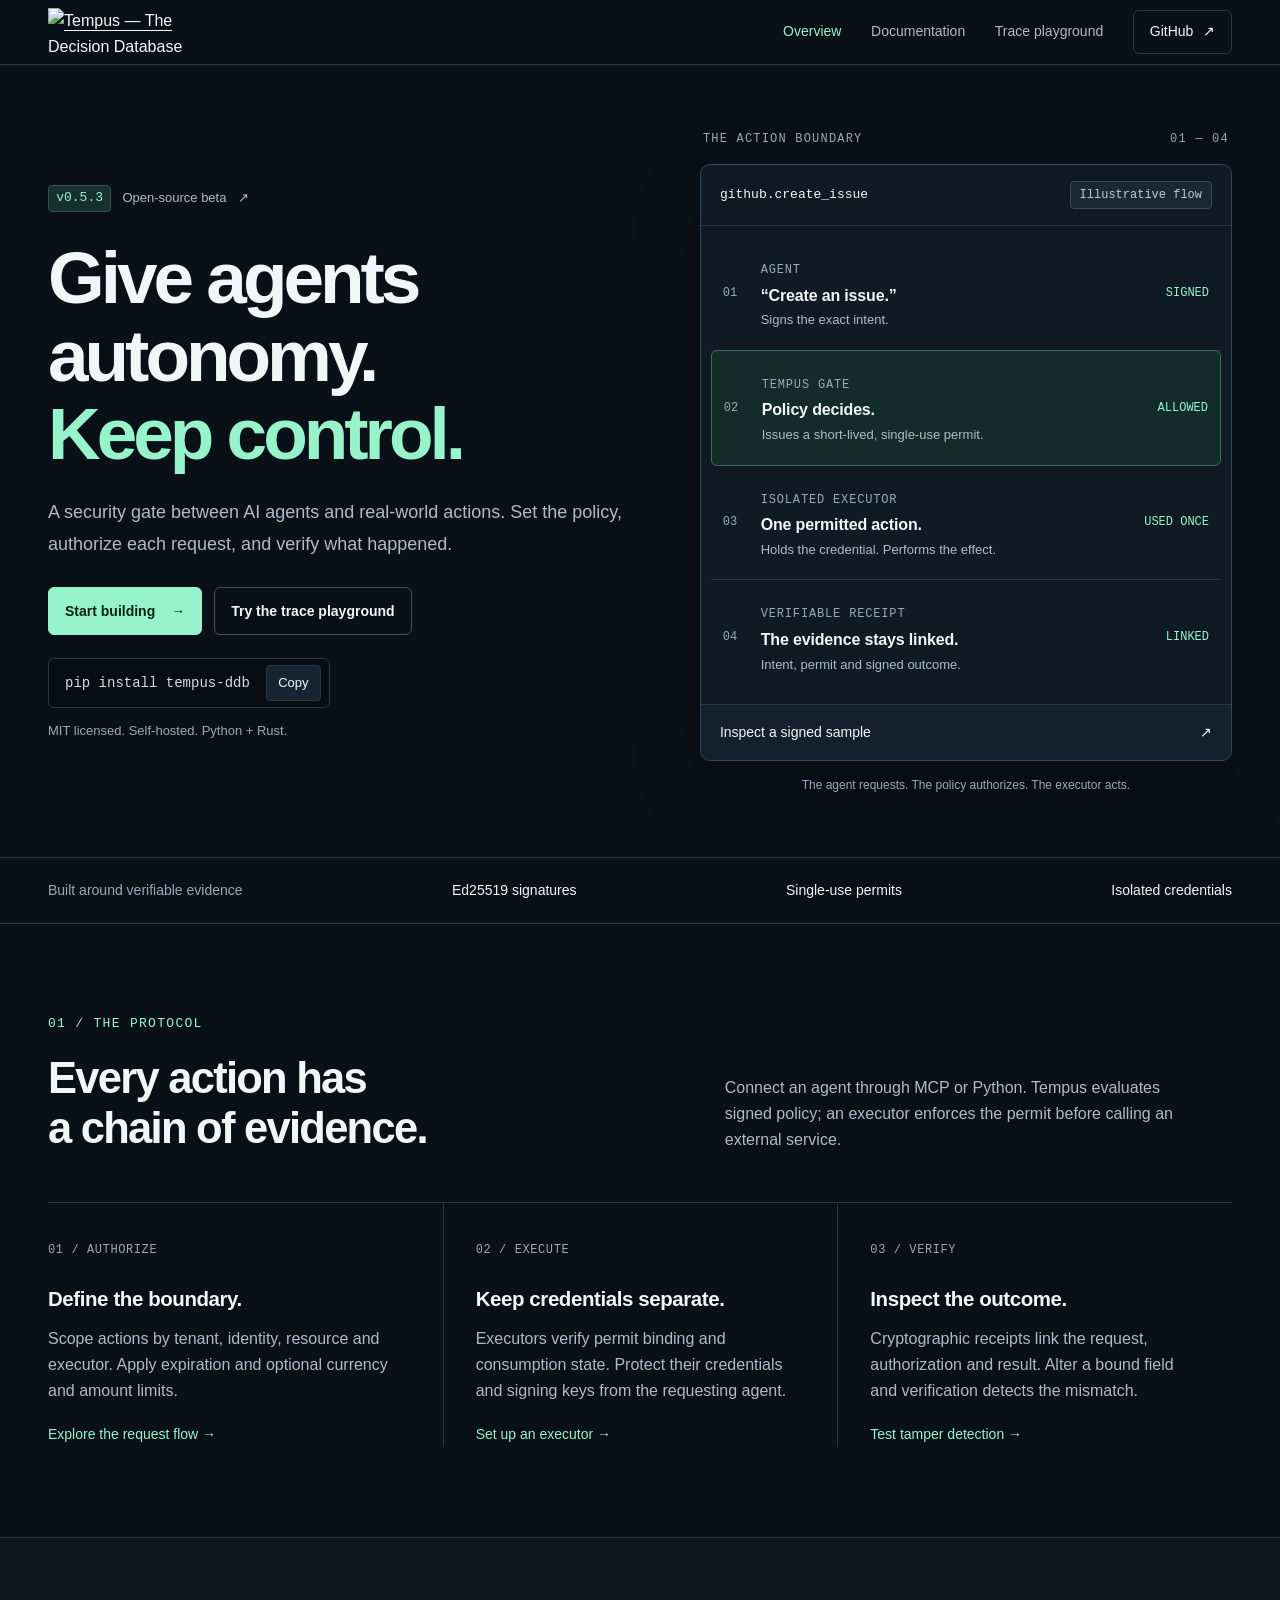
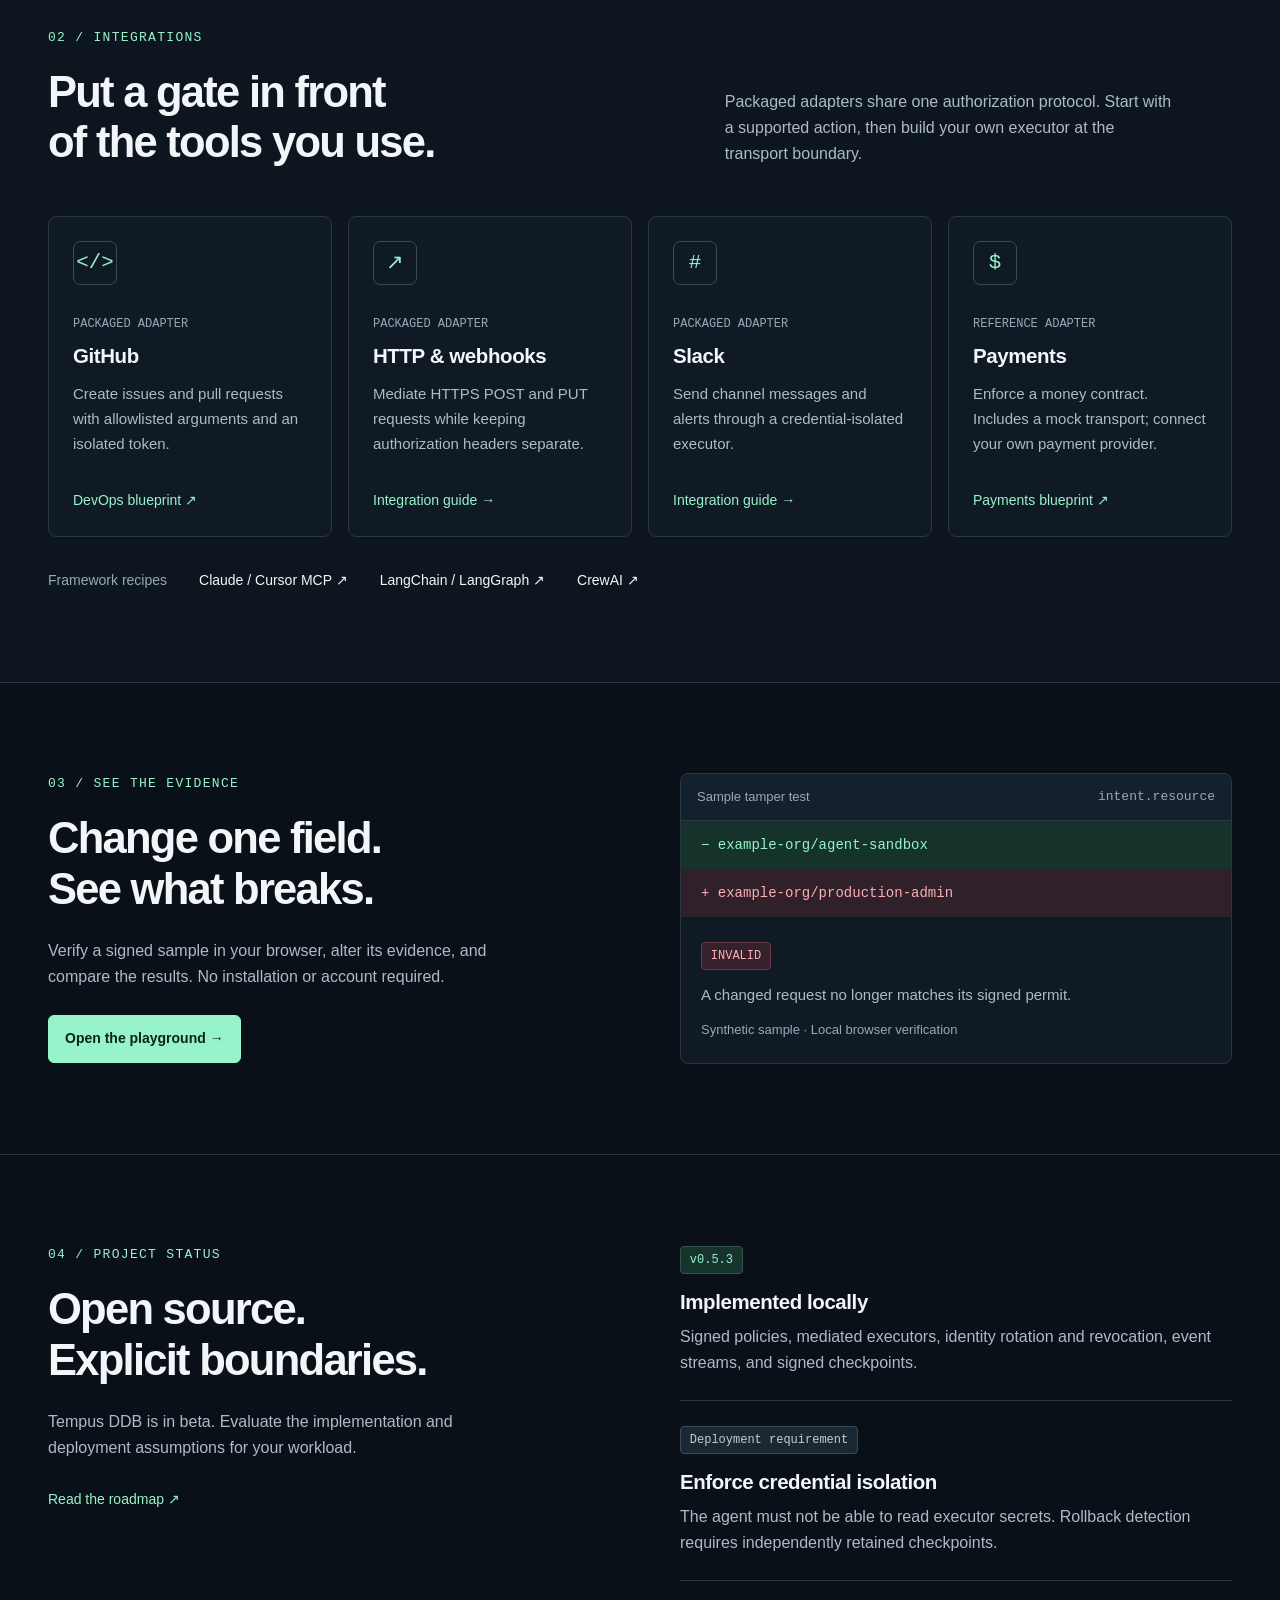
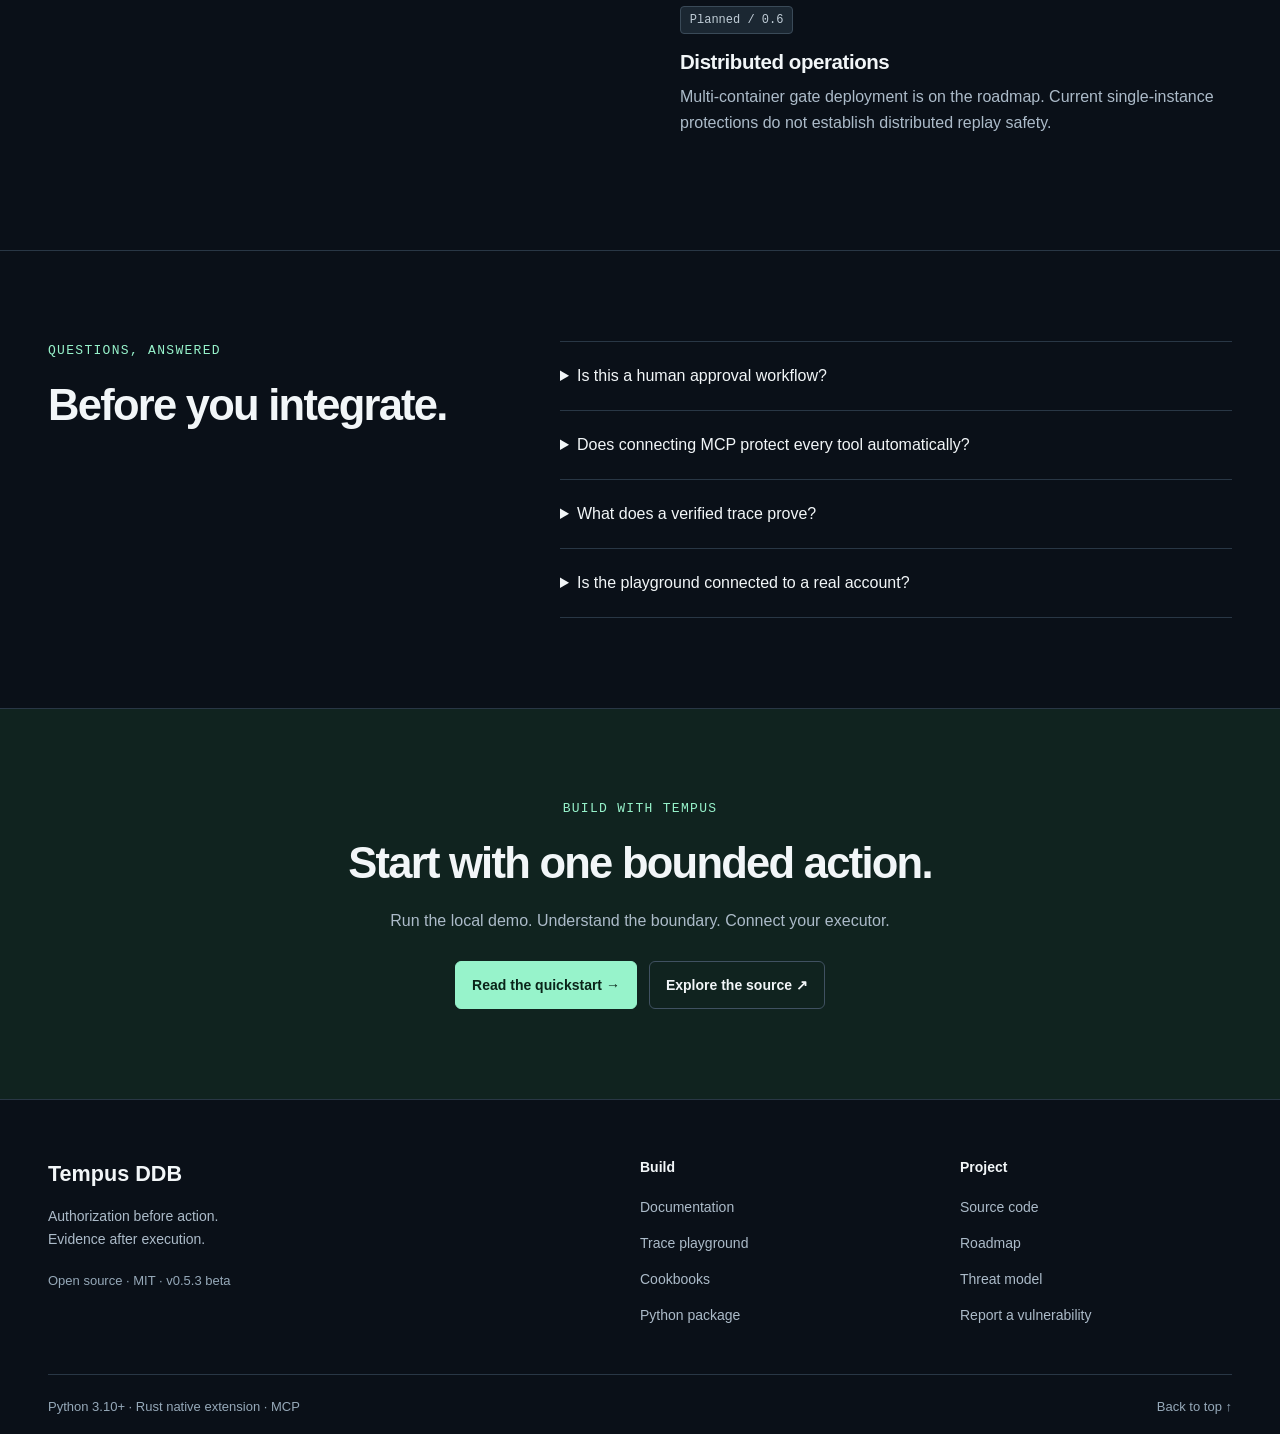
==== commit 6e65b9b5: "fix(release): repair release pipeline and cut 0.5.3 The v0.5.2 release aborted at job setup because " ====
--- a/site/index.html
+++ b/site/index.html
@@ -36,7 +36,7 @@
 <div class="shell">
   <header class="hero">
     <div class="hero-copy">
-      <a class="release-tag" href="https://github.com/elbuilder77/tempus-ddb/releases"><span>v0.5.2</span> Open-source beta <span aria-hidden="true">↗</span></a>
+      <a class="release-tag" href="https://github.com/elbuilder77/tempus-ddb/releases"><span>v0.5.3</span> Open-source beta <span aria-hidden="true">↗</span></a>
       <h1>Give agents<br>autonomy.<br><em>Keep control.</em></h1>
       <p class="lede">A security gate between AI agents and real-world actions. Set the policy, authorize each request, and verify what happened.</p>
       <div class="button-row"><a class="button primary" href="docs.html#install">Start building <span aria-hidden="true">→</span></a><a class="button" href="trace.html">Try the trace playground</a></div>
@@ -79,7 +79,7 @@
   <div class="framework-row"><span>Framework recipes</span><a href="https://github.com/elbuilder77/tempus-ddb/blob/main/cookbooks/mcp_cursor_claude_quickstart.md">Claude / Cursor MCP ↗</a><a href="https://github.com/elbuilder77/tempus-ddb/blob/main/cookbooks/langchain_agent_guard.py">LangChain / LangGraph ↗</a><a href="https://github.com/elbuilder77/tempus-ddb/blob/main/cookbooks/crewai_action_gate.py">CrewAI ↗</a></div>
 </div></section>
 <section class="section"><div class="shell demo-banner"><div><p class="eyebrow">03 / See the evidence</p><h2>Change one field.<br>See what breaks.</h2><p class="copy">Verify a signed sample in your browser, alter its evidence, and compare the results. No installation or account required.</p><a class="button primary" href="trace.html">Open the playground →</a></div><div class="sample-diff"><div class="code-bar"><span>Sample tamper test</span><span class="mono">intent.resource</span></div><p class="diff-original">− example-org/agent-sandbox</p><p class="diff-altered">+ example-org/production-admin</p><div class="diff-result"><span class="badge danger">INVALID</span><p>A changed request no longer matches its signed permit.</p></div><span class="small">Synthetic sample · Local browser verification</span></div></div></section>
-<section class="section" id="status"><div class="shell status-layout"><div><p class="eyebrow">04 / Project status</p><h2>Open source.<br>Explicit boundaries.</h2><p class="copy">Tempus DDB is in beta. Evaluate the implementation and deployment assumptions for your workload.</p><a class="text-link" href="https://github.com/elbuilder77/tempus-ddb/blob/main/ROADMAP.md">Read the roadmap ↗</a></div><div class="status-items"><article><span class="badge">v0.5.2</span><h3>Implemented locally</h3><p>Signed policies, mediated executors, identity rotation and revocation, event streams, and signed checkpoints.</p></article><article><span class="badge neutral">Deployment requirement</span><h3>Enforce credential isolation</h3><p>The agent must not be able to read executor secrets. Rollback detection requires independently retained checkpoints.</p></article><article><span class="badge neutral">Planned / 0.6</span><h3>Distributed operations</h3><p>Multi-container gate deployment is on the roadmap. Current single-instance protections do not establish distributed replay safety.</p></article></div></div></section>
+<section class="section" id="status"><div class="shell status-layout"><div><p class="eyebrow">04 / Project status</p><h2>Open source.<br>Explicit boundaries.</h2><p class="copy">Tempus DDB is in beta. Evaluate the implementation and deployment assumptions for your workload.</p><a class="text-link" href="https://github.com/elbuilder77/tempus-ddb/blob/main/ROADMAP.md">Read the roadmap ↗</a></div><div class="status-items"><article><span class="badge">v0.5.3</span><h3>Implemented locally</h3><p>Signed policies, mediated executors, identity rotation and revocation, event streams, and signed checkpoints.</p></article><article><span class="badge neutral">Deployment requirement</span><h3>Enforce credential isolation</h3><p>The agent must not be able to read executor secrets. Rollback detection requires independently retained checkpoints.</p></article><article><span class="badge neutral">Planned / 0.6</span><h3>Distributed operations</h3><p>Multi-container gate deployment is on the roadmap. Current single-instance protections do not establish distributed replay safety.</p></article></div></div></section>
 <section class="section"><div class="shell faq-layout"><div><p class="eyebrow">Questions, answered</p><h2>Before you integrate.</h2></div><div class="faq-list">
 <details><summary>Is this a human approval workflow?</summary><p>No. Operators provision identities and policy; agents, the gate and executors handle the runtime flow. Humans can inspect the evidence without approving every action.</p></details>
 <details><summary>Does connecting MCP protect every tool automatically?</summary><p>No. Supported actions must pass through a mediated executor that exclusively holds the downstream credential. An agent with direct access to that credential can bypass the boundary.</p></details>
@@ -88,7 +88,7 @@
 </div></div></section>
 <section class="section closing"><div class="shell"><p class="eyebrow">Build with Tempus</p><h2>Start with one bounded action.</h2><p class="copy">Run the local demo. Understand the boundary. Connect your executor.</p><div class="button-row"><a class="button primary" href="docs.html#install">Read the quickstart →</a><a class="button" href="https://github.com/elbuilder77/tempus-ddb">Explore the source ↗</a></div></div></section>
 </main>
-  <footer class="site-footer"><div class="shell footer-grid"><div><a class="footer-brand" href="./">Tempus DDB</a><p>Authorization before action.<br>Evidence after execution.</p><span class="small">Open source · MIT · v0.5.2 beta</span></div><nav aria-label="Resources"><strong>Build</strong><a href="docs.html">Documentation</a><a href="trace.html">Trace playground</a><a href="https://github.com/elbuilder77/tempus-ddb/tree/main/cookbooks">Cookbooks</a><a href="https://pypi.org/project/tempus-ddb/">Python package</a></nav><nav aria-label="Project"><strong>Project</strong><a href="https://github.com/elbuilder77/tempus-ddb">Source code</a><a href="https://github.com/elbuilder77/tempus-ddb/blob/main/ROADMAP.md">Roadmap</a><a href="https://github.com/elbuilder77/tempus-ddb/blob/main/THREAT_MODEL.md">Threat model</a><a href="https://github.com/elbuilder77/tempus-ddb/blob/main/SECURITY.md">Report a vulnerability</a></nav></div><div class="shell footer-bottom"><span>Python 3.10+ · Rust native extension · MCP</span><a href="#main-content">Back to top ↑</a></div></footer>
+  <footer class="site-footer"><div class="shell footer-grid"><div><a class="footer-brand" href="./">Tempus DDB</a><p>Authorization before action.<br>Evidence after execution.</p><span class="small">Open source · MIT · v0.5.3 beta</span></div><nav aria-label="Resources"><strong>Build</strong><a href="docs.html">Documentation</a><a href="trace.html">Trace playground</a><a href="https://github.com/elbuilder77/tempus-ddb/tree/main/cookbooks">Cookbooks</a><a href="https://pypi.org/project/tempus-ddb/">Python package</a></nav><nav aria-label="Project"><strong>Project</strong><a href="https://github.com/elbuilder77/tempus-ddb">Source code</a><a href="https://github.com/elbuilder77/tempus-ddb/blob/main/ROADMAP.md">Roadmap</a><a href="https://github.com/elbuilder77/tempus-ddb/blob/main/THREAT_MODEL.md">Threat model</a><a href="https://github.com/elbuilder77/tempus-ddb/blob/main/SECURITY.md">Report a vulnerability</a></nav></div><div class="shell footer-bottom"><span>Python 3.10+ · Rust native extension · MCP</span><a href="#main-content">Back to top ↑</a></div></footer>
   <p class="sr-only" id="copy-status" role="status"></p>
 </body>
 </html>
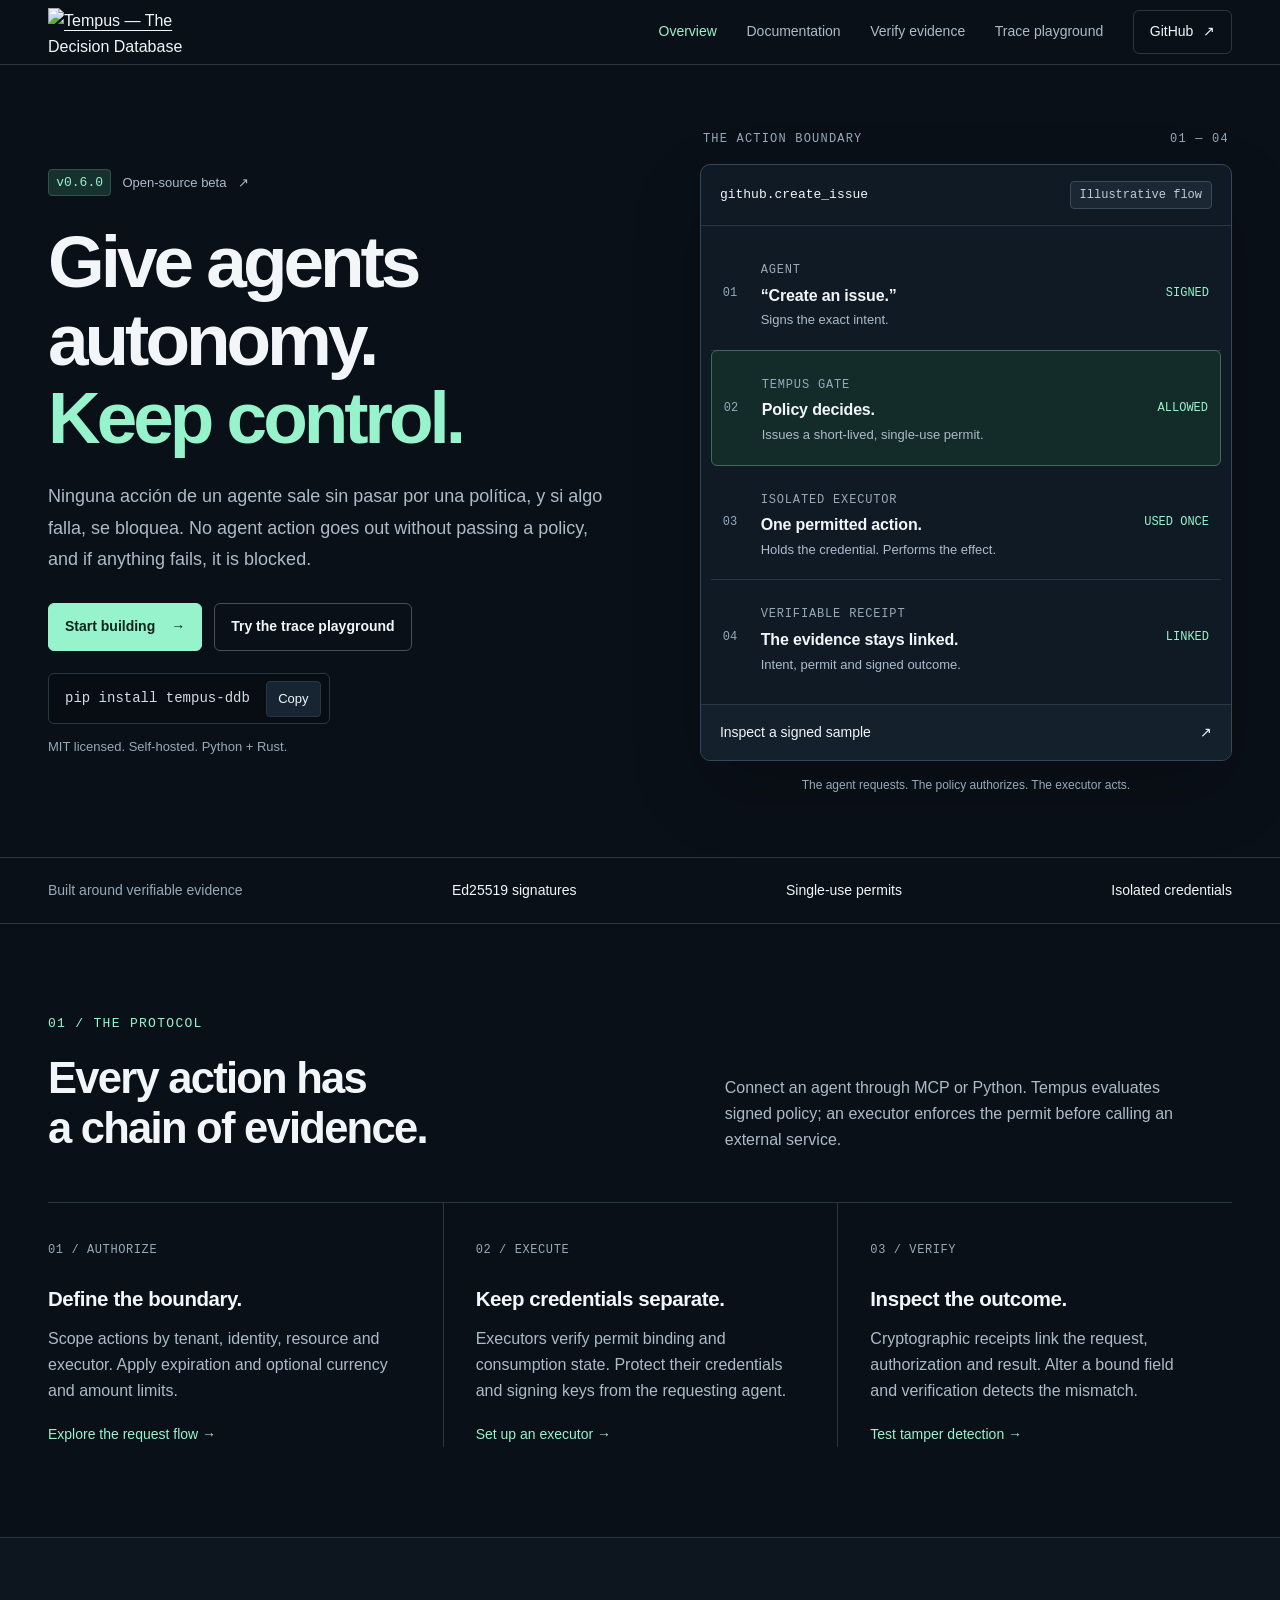
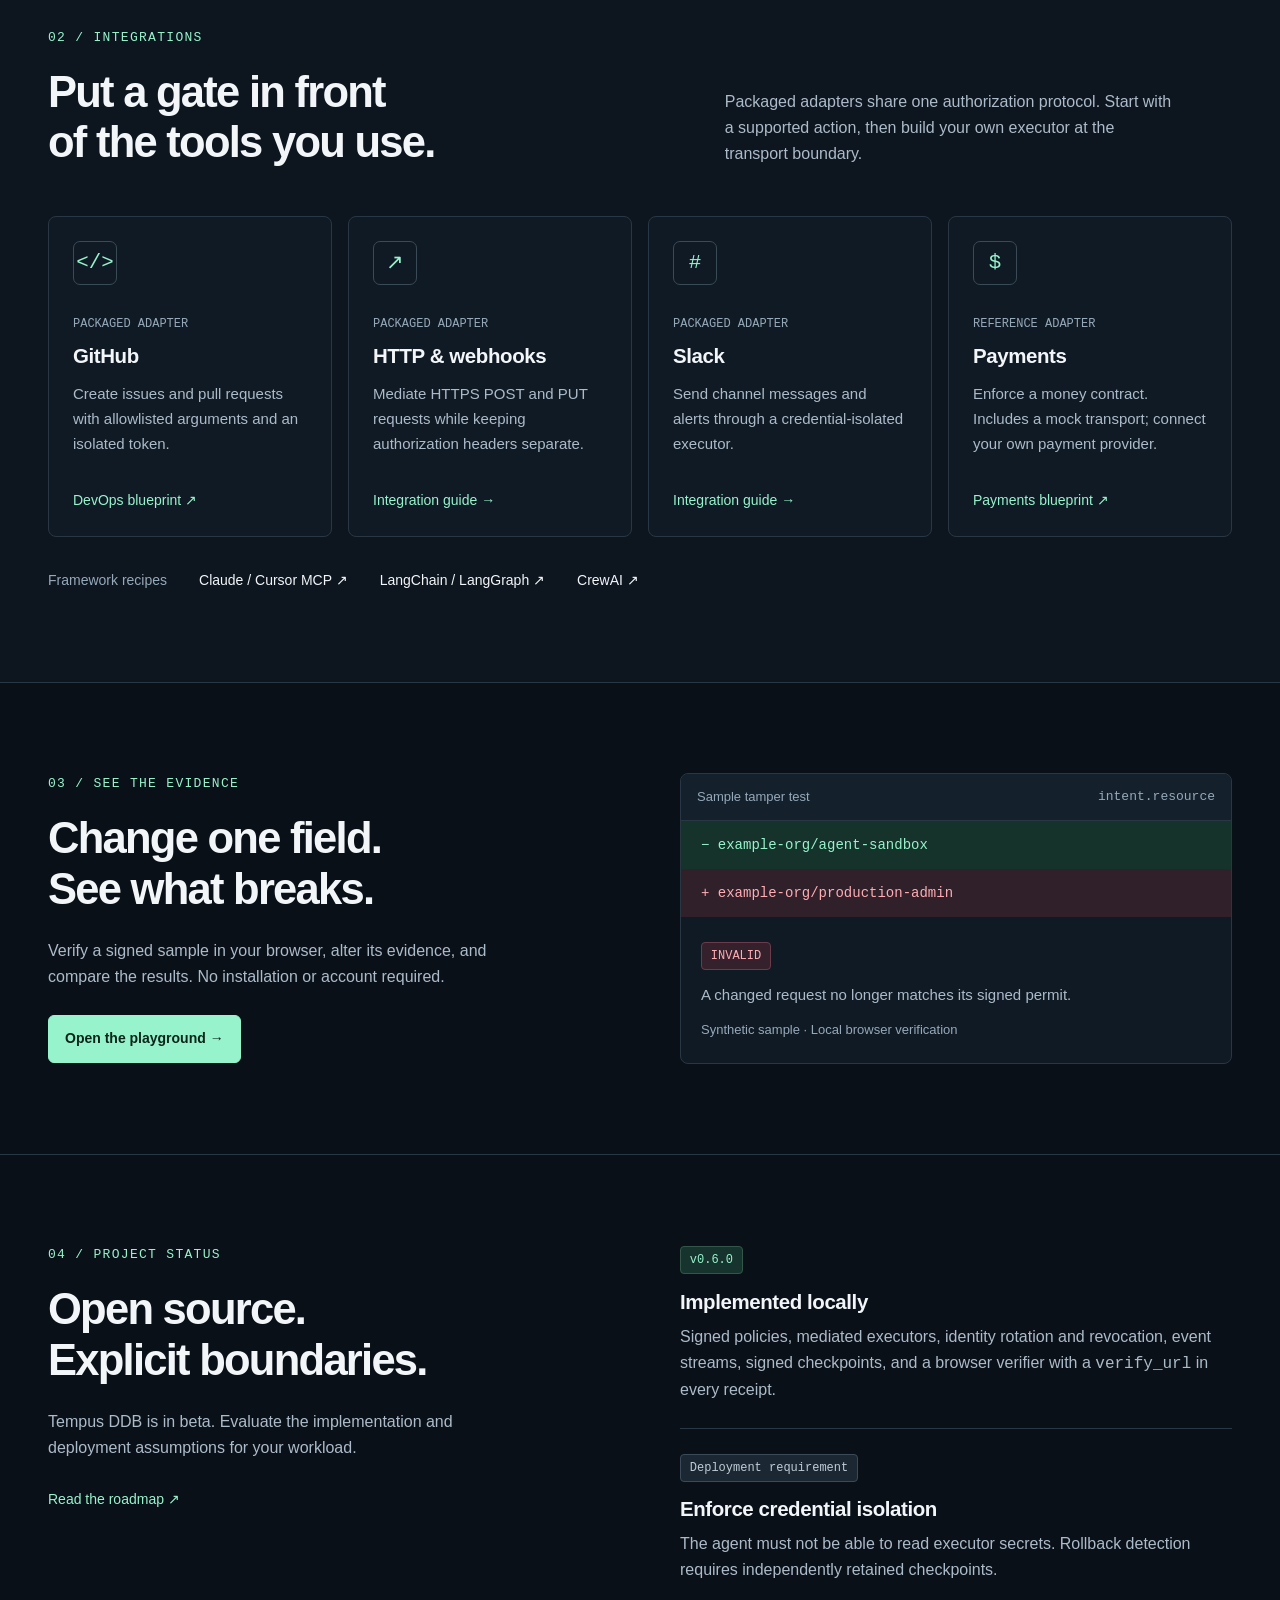
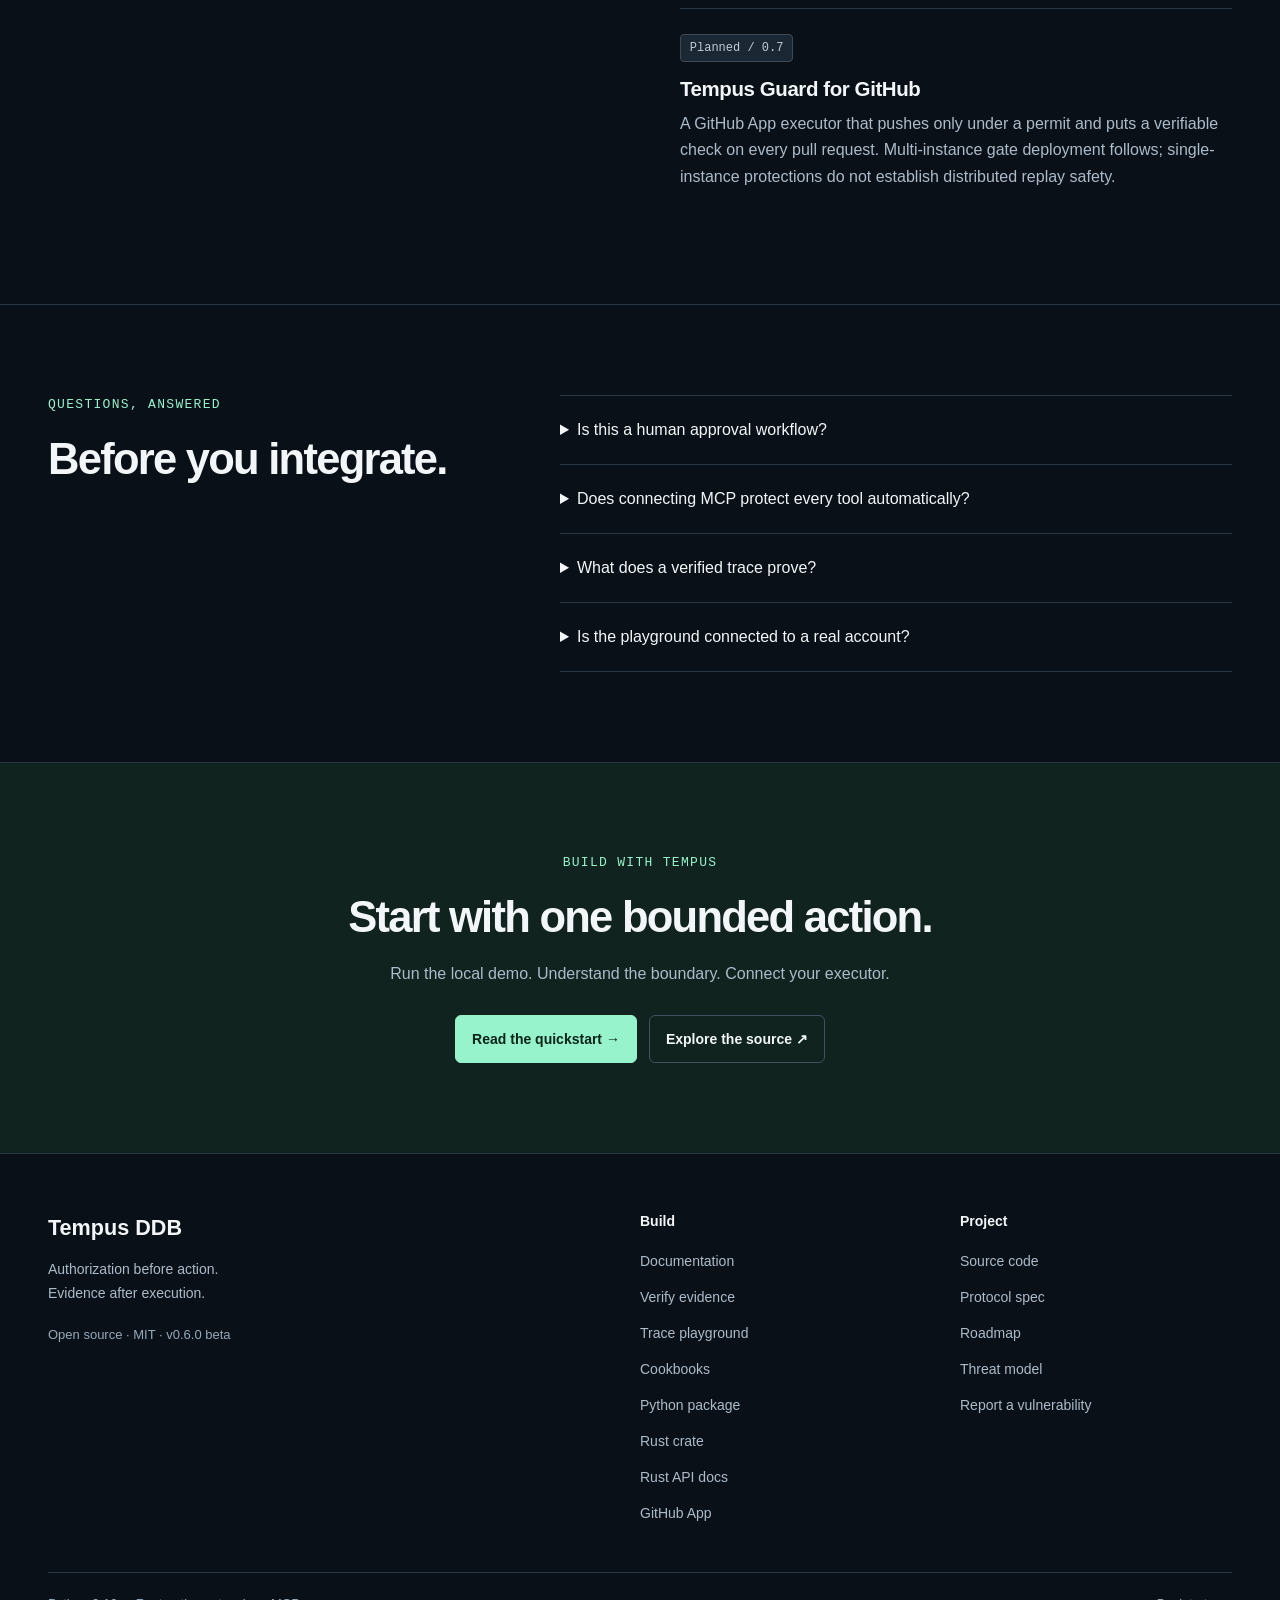
==== commit c153f451: "Merge remote-tracking branch 'origin/main' into fix/93" ====
--- a/site/index.html
+++ b/site/index.html
@@ -4,19 +4,19 @@
   <meta charset="utf-8">
   <meta name="viewport" content="width=device-width, initial-scale=1">
   <meta name="theme-color" content="#0a1018">
-  <meta name="description" content="Authorize AI agent actions with signed policies, single-use permits and verifiable receipts. Open-source Python and Rust, with native MCP support.">
-  <link rel="canonical" href="https://elbuilder77.github.io/tempus-ddb/">
+  <meta name="description" content="Fail-closed security gate for AI agents: every action passes a signed policy or is blocked, with verifiable receipts.">
+  <link rel="canonical" href="https://tempus-protocol.github.io/tempus-ddb/">
   <meta property="og:title" content="Tempus DDB — A security gate for AI agent actions">
-  <meta property="og:description" content="Authorize AI agent actions with signed policies, single-use permits and verifiable receipts. Open-source Python and Rust, with native MCP support.">
+  <meta property="og:description" content="Fail-closed security gate for AI agents: every action passes a signed policy or is blocked, with verifiable receipts.">
   <meta property="og:type" content="website">
-  <meta property="og:url" content="https://elbuilder77.github.io/tempus-ddb/">
-  <meta property="og:image" content="https://elbuilder77.github.io/tempus-ddb/og.png">
+  <meta property="og:url" content="https://tempus-protocol.github.io/tempus-ddb/">
+  <meta property="og:image" content="https://tempus-protocol.github.io/tempus-ddb/og.png">
   <meta property="og:image:width" content="1200">
   <meta property="og:image:height" content="630">
   <meta name="twitter:card" content="summary_large_image">
   <meta name="twitter:title" content="Tempus DDB — A security gate for AI agent actions">
-  <meta name="twitter:description" content="Authorize AI agent actions with signed policies, single-use permits and verifiable receipts. Open-source Python and Rust, with native MCP support.">
-  <meta name="twitter:image" content="https://elbuilder77.github.io/tempus-ddb/og.png">
+  <meta name="twitter:description" content="Fail-closed security gate for AI agents: every action passes a signed policy or is blocked, with verifiable receipts.">
+  <meta name="twitter:image" content="https://tempus-protocol.github.io/tempus-ddb/og.png">
   <link rel="icon" type="image/png" href="assets/logo.png">
   <link rel="stylesheet" href="assets/site.css">
   <script type="module" src="assets/site.mjs"></script>
@@ -29,16 +29,16 @@
     <div class="shell header-inner">
       <a class="brand" href="./" aria-label="Tempus DDB home"><img src="assets/tempus-logo-mineral.png" alt="Tempus — The Decision Database" width="1024" height="318"></a>
       <button class="menu-toggle" type="button" aria-expanded="false" aria-controls="main-nav" hidden>Menu <span aria-hidden="true">☰</span></button>
-      <nav class="site-nav" id="main-nav" aria-label="Main navigation"><a href="./" aria-current="page">Overview</a><a href="docs.html">Documentation</a><a href="trace.html">Trace playground</a><a class="nav-source" href="https://github.com/elbuilder77/tempus-ddb">GitHub <span aria-hidden="true">↗</span></a></nav>
+      <nav class="site-nav" id="main-nav" aria-label="Main navigation"><a href="./" aria-current="page">Overview</a><a href="docs.html">Documentation</a><a href="verify.html">Verify evidence</a><a href="trace.html">Trace playground</a><a class="nav-source" href="https://github.com/tempus-protocol/tempus-ddb">GitHub <span aria-hidden="true">↗</span></a></nav>
     </div>
   </header>
   <main id="main-content">
 <div class="shell">
   <header class="hero">
     <div class="hero-copy">
-      <a class="release-tag" href="https://github.com/elbuilder77/tempus-ddb/releases"><span>v0.5.3</span> Open-source beta <span aria-hidden="true">↗</span></a>
+      <a class="release-tag" href="https://github.com/tempus-protocol/tempus-ddb/releases"><span>v0.6.0</span> Open-source beta <span aria-hidden="true">↗</span></a>
       <h1>Give agents<br>autonomy.<br><em>Keep control.</em></h1>
-      <p class="lede">A security gate between AI agents and real-world actions. Set the policy, authorize each request, and verify what happened.</p>
+      <p class="lede">Ninguna acción de un agente sale sin pasar por una política, y si algo falla, se bloquea. No agent action goes out without passing a policy, and if anything fails, it is blocked.</p>
       <div class="button-row"><a class="button primary" href="docs.html#install">Start building <span aria-hidden="true">→</span></a><a class="button" href="trace.html">Try the trace playground</a></div>
       <div class="install-line"><code>pip install tempus-ddb</code><button type="button" class="copy-button" data-copy hidden>Copy</button></div>
       <p class="small hero-meta">MIT licensed. Self-hosted. Python + Rust.</p>
@@ -71,24 +71,24 @@
 <section id="capabilities" class="section integrations-section"><div class="shell">
   <div class="section-heading"><div><p class="eyebrow">02 / Integrations</p><h2>Put a gate in front<br>of the tools you use.</h2></div><p class="copy">Packaged adapters share one authorization protocol. Start with a supported action, then build your own executor at the transport boundary.</p></div>
   <div class="integration-grid">
-    <a class="integration-card" href="https://github.com/elbuilder77/tempus-ddb/blob/main/docs/blueprints/devops-mcp/product-blueprint.md"><span class="adapter-symbol" aria-hidden="true">&lt;/&gt;</span><span class="small">PACKAGED ADAPTER</span><h3>GitHub</h3><p>Create issues and pull requests with allowlisted arguments and an isolated token.</p><span class="card-link">DevOps blueprint ↗</span></a>
+    <a class="integration-card" href="https://github.com/tempus-protocol/tempus-ddb/blob/main/docs/blueprints/devops-mcp/product-blueprint.md"><span class="adapter-symbol" aria-hidden="true">&lt;/&gt;</span><span class="small">PACKAGED ADAPTER</span><h3>GitHub</h3><p>Create issues and pull requests with allowlisted arguments and an isolated token.</p><span class="card-link">DevOps blueprint ↗</span></a>
     <a class="integration-card" href="docs.html#integration"><span class="adapter-symbol" aria-hidden="true">↗</span><span class="small">PACKAGED ADAPTER</span><h3>HTTP &amp; webhooks</h3><p>Mediate HTTPS POST and PUT requests while keeping authorization headers separate.</p><span class="card-link">Integration guide →</span></a>
     <a class="integration-card" href="docs.html#integration"><span class="adapter-symbol" aria-hidden="true">#</span><span class="small">PACKAGED ADAPTER</span><h3>Slack</h3><p>Send channel messages and alerts through a credential-isolated executor.</p><span class="card-link">Integration guide →</span></a>
-    <a class="integration-card" href="https://github.com/elbuilder77/tempus-ddb/blob/main/docs/blueprints/payments-crewai/product-blueprint.md"><span class="adapter-symbol" aria-hidden="true">$</span><span class="small">REFERENCE ADAPTER</span><h3>Payments</h3><p>Enforce a money contract. Includes a mock transport; connect your own payment provider.</p><span class="card-link">Payments blueprint ↗</span></a>
+    <a class="integration-card" href="https://github.com/tempus-protocol/tempus-ddb/blob/main/docs/blueprints/payments-crewai/product-blueprint.md"><span class="adapter-symbol" aria-hidden="true">$</span><span class="small">REFERENCE ADAPTER</span><h3>Payments</h3><p>Enforce a money contract. Includes a mock transport; connect your own payment provider.</p><span class="card-link">Payments blueprint ↗</span></a>
   </div>
-  <div class="framework-row"><span>Framework recipes</span><a href="https://github.com/elbuilder77/tempus-ddb/blob/main/cookbooks/mcp_cursor_claude_quickstart.md">Claude / Cursor MCP ↗</a><a href="https://github.com/elbuilder77/tempus-ddb/blob/main/cookbooks/langchain_agent_guard.py">LangChain / LangGraph ↗</a><a href="https://github.com/elbuilder77/tempus-ddb/blob/main/cookbooks/crewai_action_gate.py">CrewAI ↗</a></div>
+  <div class="framework-row"><span>Framework recipes</span><a href="https://github.com/tempus-protocol/tempus-ddb/blob/main/cookbooks/mcp_cursor_claude_quickstart.md">Claude / Cursor MCP ↗</a><a href="https://github.com/tempus-protocol/tempus-ddb/blob/main/cookbooks/langchain_agent_guard.py">LangChain / LangGraph ↗</a><a href="https://github.com/tempus-protocol/tempus-ddb/blob/main/cookbooks/crewai_action_gate.py">CrewAI ↗</a></div>
 </div></section>
 <section class="section"><div class="shell demo-banner"><div><p class="eyebrow">03 / See the evidence</p><h2>Change one field.<br>See what breaks.</h2><p class="copy">Verify a signed sample in your browser, alter its evidence, and compare the results. No installation or account required.</p><a class="button primary" href="trace.html">Open the playground →</a></div><div class="sample-diff"><div class="code-bar"><span>Sample tamper test</span><span class="mono">intent.resource</span></div><p class="diff-original">− example-org/agent-sandbox</p><p class="diff-altered">+ example-org/production-admin</p><div class="diff-result"><span class="badge danger">INVALID</span><p>A changed request no longer matches its signed permit.</p></div><span class="small">Synthetic sample · Local browser verification</span></div></div></section>
-<section class="section" id="status"><div class="shell status-layout"><div><p class="eyebrow">04 / Project status</p><h2>Open source.<br>Explicit boundaries.</h2><p class="copy">Tempus DDB is in beta. Evaluate the implementation and deployment assumptions for your workload.</p><a class="text-link" href="https://github.com/elbuilder77/tempus-ddb/blob/main/ROADMAP.md">Read the roadmap ↗</a></div><div class="status-items"><article><span class="badge">v0.5.3</span><h3>Implemented locally</h3><p>Signed policies, mediated executors, identity rotation and revocation, event streams, and signed checkpoints.</p></article><article><span class="badge neutral">Deployment requirement</span><h3>Enforce credential isolation</h3><p>The agent must not be able to read executor secrets. Rollback detection requires independently retained checkpoints.</p></article><article><span class="badge neutral">Planned / 0.6</span><h3>Distributed operations</h3><p>Multi-container gate deployment is on the roadmap. Current single-instance protections do not establish distributed replay safety.</p></article></div></div></section>
+<section class="section" id="status"><div class="shell status-layout"><div><p class="eyebrow">04 / Project status</p><h2>Open source.<br>Explicit boundaries.</h2><p class="copy">Tempus DDB is in beta. Evaluate the implementation and deployment assumptions for your workload.</p><a class="text-link" href="https://github.com/tempus-protocol/tempus-ddb/blob/main/ROADMAP.md">Read the roadmap ↗</a></div><div class="status-items"><article><span class="badge">v0.6.0</span><h3>Implemented locally</h3><p>Signed policies, mediated executors, identity rotation and revocation, event streams, signed checkpoints, and a browser verifier with a <code>verify_url</code> in every receipt.</p></article><article><span class="badge neutral">Deployment requirement</span><h3>Enforce credential isolation</h3><p>The agent must not be able to read executor secrets. Rollback detection requires independently retained checkpoints.</p></article><article><span class="badge neutral">Planned / 0.7</span><h3>Tempus Guard for GitHub</h3><p>A GitHub App executor that pushes only under a permit and puts a verifiable check on every pull request. Multi-instance gate deployment follows; single-instance protections do not establish distributed replay safety.</p></article></div></div></section>
 <section class="section"><div class="shell faq-layout"><div><p class="eyebrow">Questions, answered</p><h2>Before you integrate.</h2></div><div class="faq-list">
 <details><summary>Is this a human approval workflow?</summary><p>No. Operators provision identities and policy; agents, the gate and executors handle the runtime flow. Humans can inspect the evidence without approving every action.</p></details>
 <details><summary>Does connecting MCP protect every tool automatically?</summary><p>No. Supported actions must pass through a mediated executor that exclusively holds the downstream credential. An agent with direct access to that credential can bypass the boundary.</p></details>
 <details><summary>What does a verified trace prove?</summary><p>That the checked evidence is authentic and linked. It does not independently prove the executor truthfully reported an external event. A failed action can still produce a verified trace.</p></details>
 <details><summary>Is the playground connected to a real account?</summary><p>No. It uses a synthetic fixture with embedded sample public keys. It checks hashes, signatures and record links locally; it cannot create GitHub issues, send messages or move funds.</p></details>
 </div></div></section>
-<section class="section closing"><div class="shell"><p class="eyebrow">Build with Tempus</p><h2>Start with one bounded action.</h2><p class="copy">Run the local demo. Understand the boundary. Connect your executor.</p><div class="button-row"><a class="button primary" href="docs.html#install">Read the quickstart →</a><a class="button" href="https://github.com/elbuilder77/tempus-ddb">Explore the source ↗</a></div></div></section>
+<section class="section closing"><div class="shell"><p class="eyebrow">Build with Tempus</p><h2>Start with one bounded action.</h2><p class="copy">Run the local demo. Understand the boundary. Connect your executor.</p><div class="button-row"><a class="button primary" href="docs.html#install">Read the quickstart →</a><a class="button" href="https://github.com/tempus-protocol/tempus-ddb">Explore the source ↗</a></div></div></section>
 </main>
-  <footer class="site-footer"><div class="shell footer-grid"><div><a class="footer-brand" href="./">Tempus DDB</a><p>Authorization before action.<br>Evidence after execution.</p><span class="small">Open source · MIT · v0.5.3 beta</span></div><nav aria-label="Resources"><strong>Build</strong><a href="docs.html">Documentation</a><a href="trace.html">Trace playground</a><a href="https://github.com/elbuilder77/tempus-ddb/tree/main/cookbooks">Cookbooks</a><a href="https://pypi.org/project/tempus-ddb/">Python package</a></nav><nav aria-label="Project"><strong>Project</strong><a href="https://github.com/elbuilder77/tempus-ddb">Source code</a><a href="https://github.com/elbuilder77/tempus-ddb/blob/main/ROADMAP.md">Roadmap</a><a href="https://github.com/elbuilder77/tempus-ddb/blob/main/THREAT_MODEL.md">Threat model</a><a href="https://github.com/elbuilder77/tempus-ddb/blob/main/SECURITY.md">Report a vulnerability</a></nav></div><div class="shell footer-bottom"><span>Python 3.10+ · Rust native extension · MCP</span><a href="#main-content">Back to top ↑</a></div></footer>
+  <footer class="site-footer"><div class="shell footer-grid"><div><a class="footer-brand" href="./">Tempus DDB</a><p>Authorization before action.<br>Evidence after execution.</p><span class="small">Open source · MIT · v0.6.0 beta</span></div><nav aria-label="Resources"><strong>Build</strong><a href="docs.html">Documentation</a><a href="verify.html">Verify evidence</a><a href="trace.html">Trace playground</a><a href="https://github.com/tempus-protocol/tempus-ddb/tree/main/cookbooks">Cookbooks</a><a href="https://pypi.org/project/tempus-ddb/">Python package</a><a href="https://crates.io/crates/tempus-ddb">Rust crate</a><a href="https://docs.rs/tempus-ddb">Rust API docs</a><a href="https://github.com/tempus-protocol/tempus-github-app">GitHub App</a></nav><nav aria-label="Project"><strong>Project</strong><a href="https://github.com/tempus-protocol/tempus-ddb">Source code</a><a href="https://github.com/tempus-protocol/tempus-ddb/blob/main/SPEC.md">Protocol spec</a><a href="https://github.com/tempus-protocol/tempus-ddb/blob/main/ROADMAP.md">Roadmap</a><a href="https://github.com/tempus-protocol/tempus-ddb/blob/main/THREAT_MODEL.md">Threat model</a><a href="https://github.com/tempus-protocol/tempus-ddb/blob/main/SECURITY.md">Report a vulnerability</a></nav></div><div class="shell footer-bottom"><span>Python 3.10+ · Rust native extension · MCP</span><a href="#main-content">Back to top ↑</a></div></footer>
   <p class="sr-only" id="copy-status" role="status"></p>
 </body>
 </html>
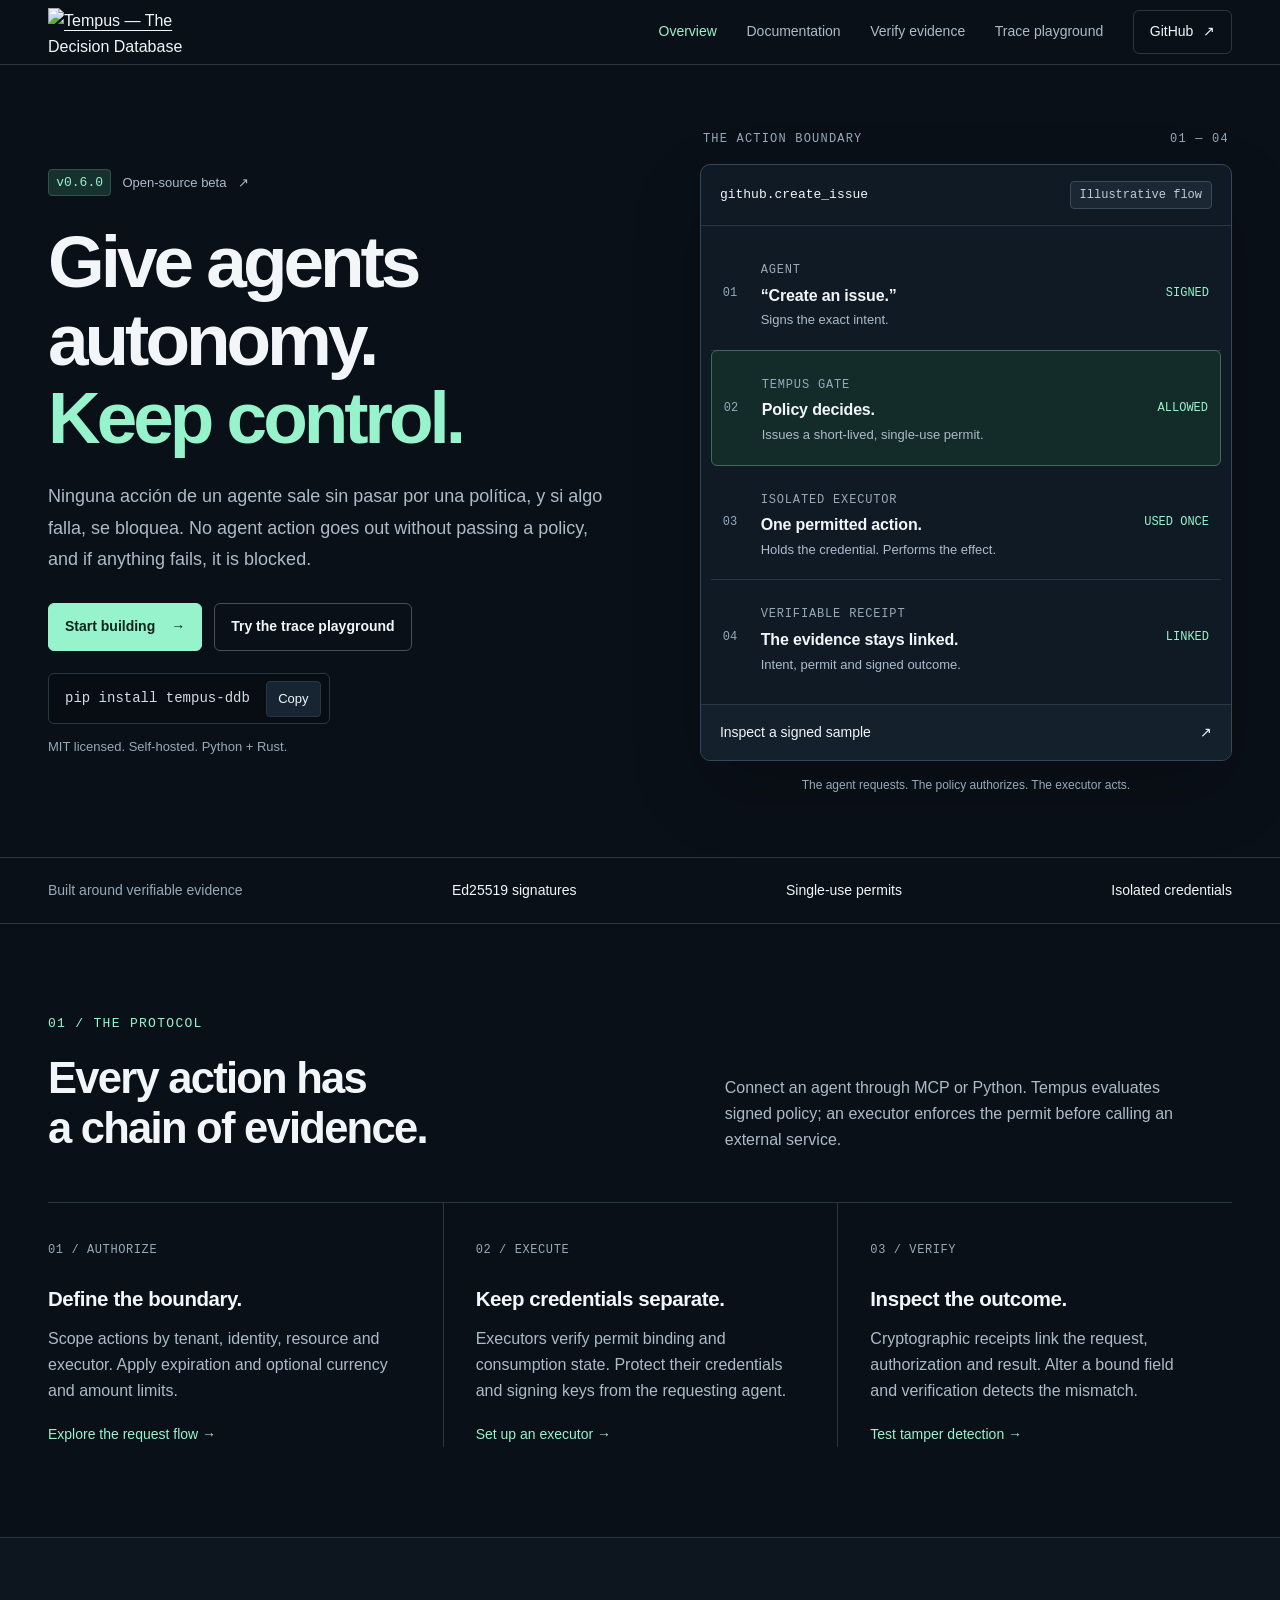
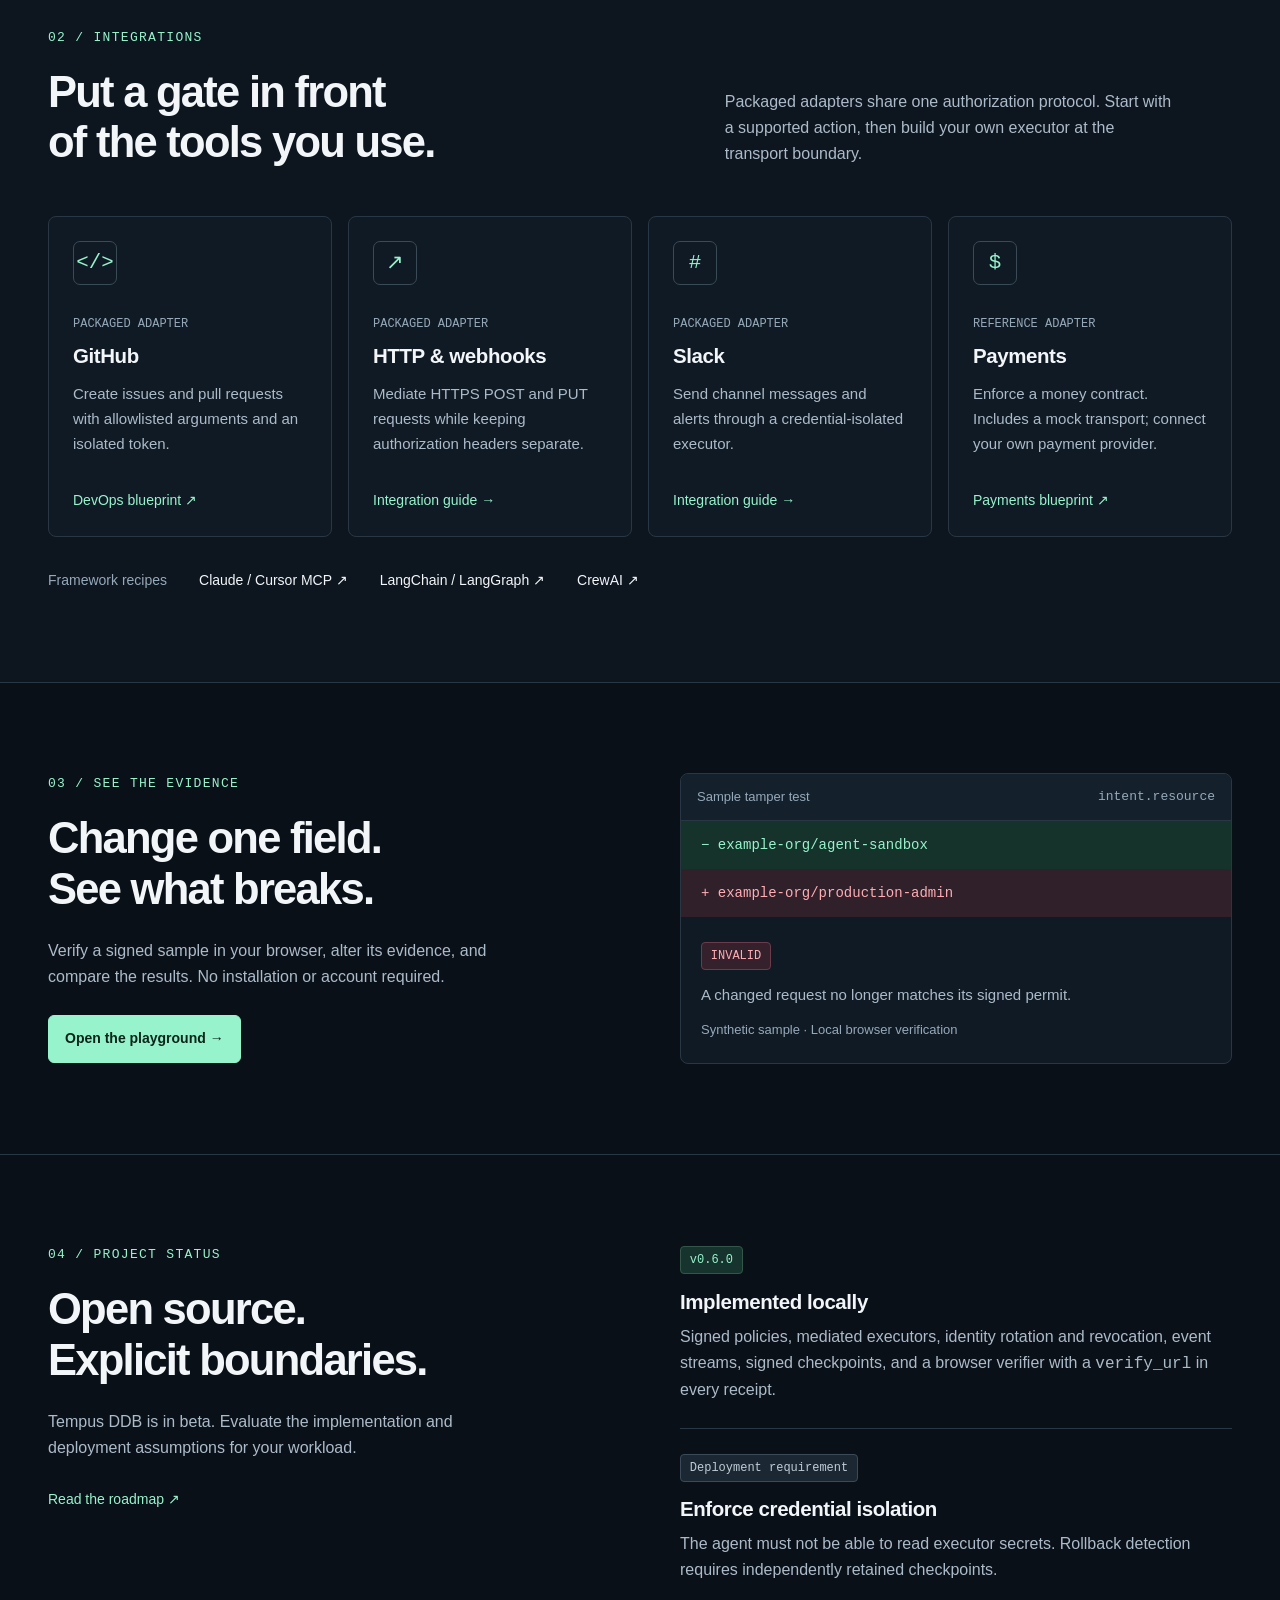
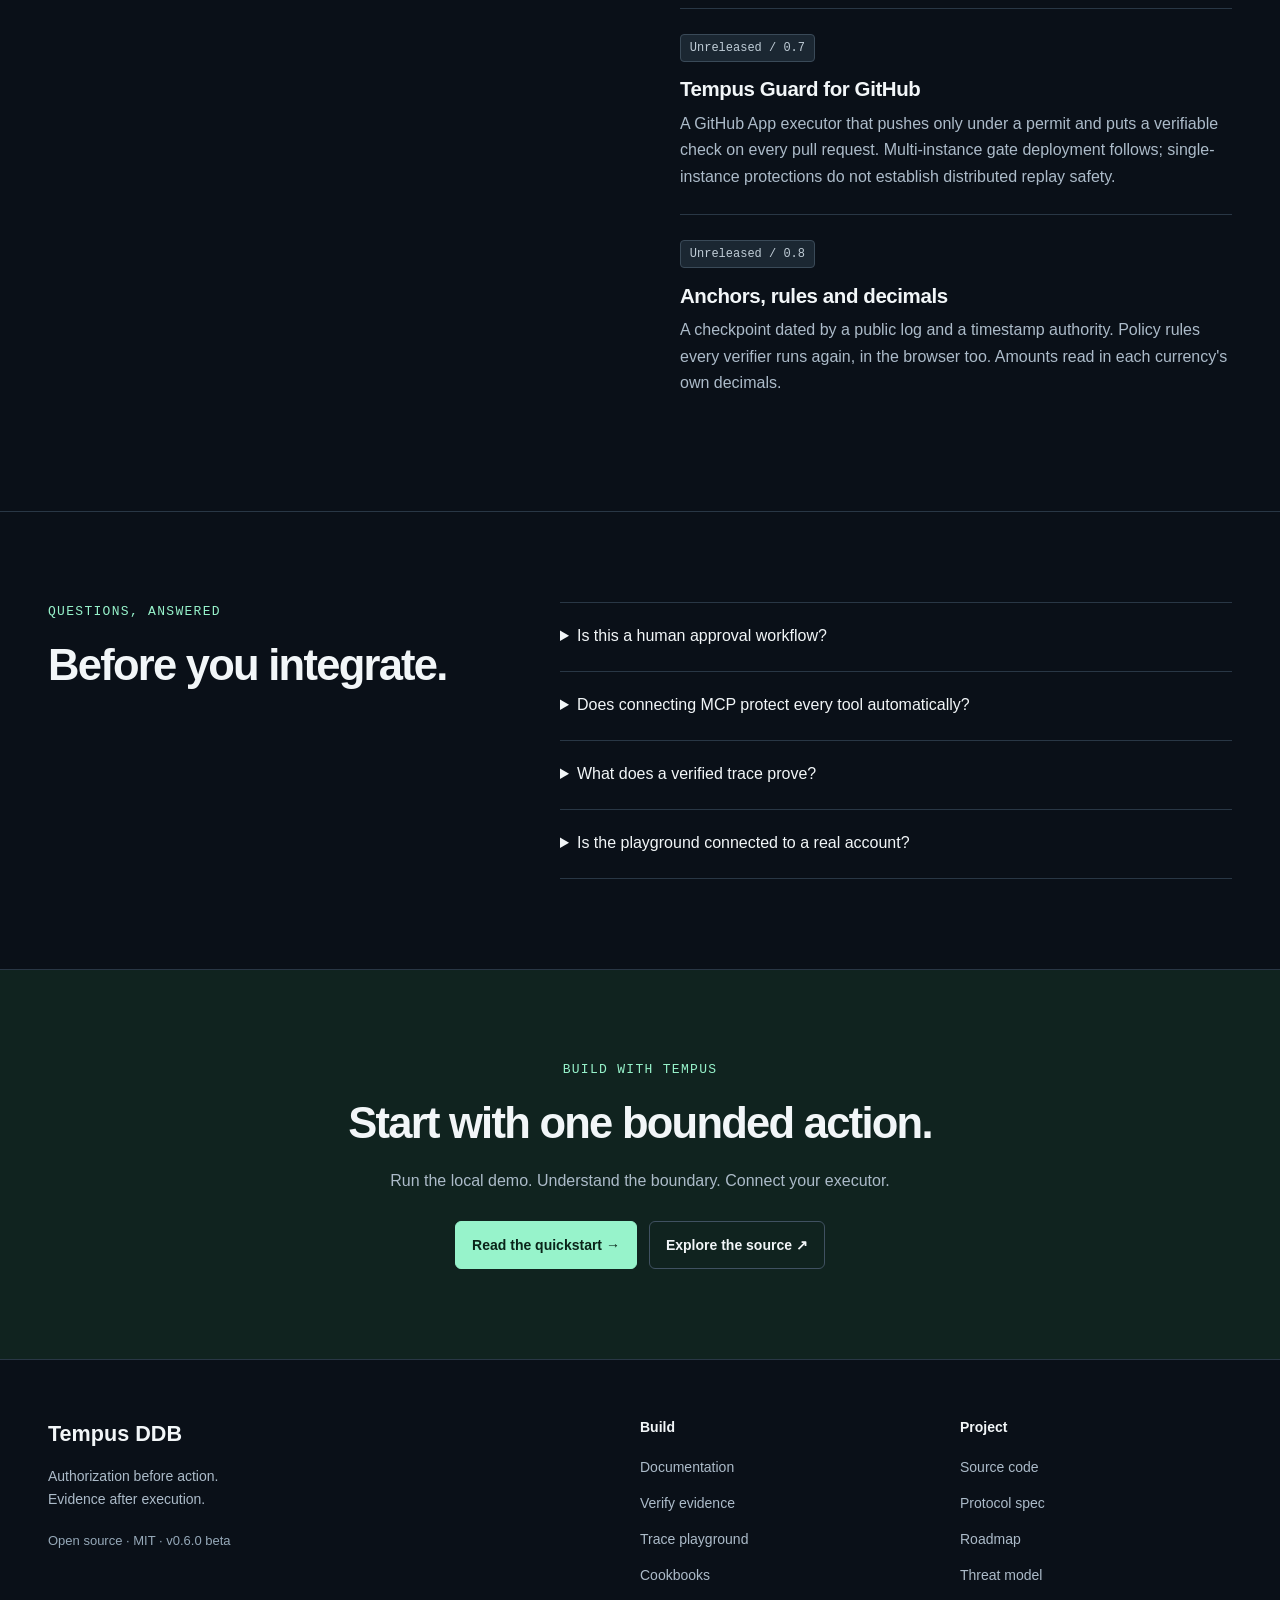
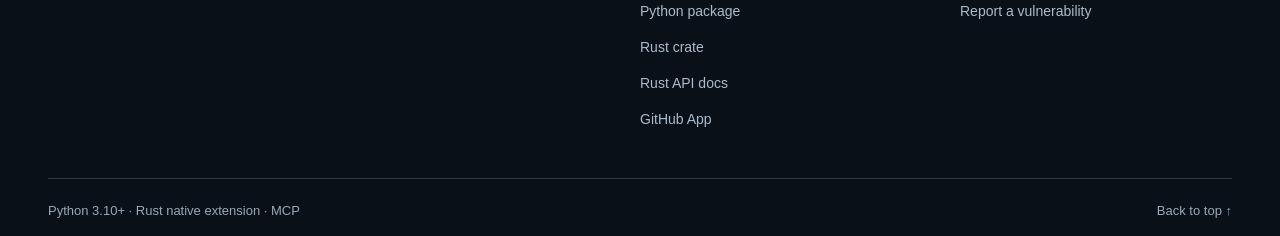
==== commit 92052f59: "fix: what a second review found in dates, amounts and rules; docs for 0.8 Dates and tokens: - An acc" ====
--- a/site/index.html
+++ b/site/index.html
@@ -79,11 +79,11 @@
   <div class="framework-row"><span>Framework recipes</span><a href="https://github.com/tempus-protocol/tempus-ddb/blob/main/cookbooks/mcp_cursor_claude_quickstart.md">Claude / Cursor MCP ↗</a><a href="https://github.com/tempus-protocol/tempus-ddb/blob/main/cookbooks/langchain_agent_guard.py">LangChain / LangGraph ↗</a><a href="https://github.com/tempus-protocol/tempus-ddb/blob/main/cookbooks/crewai_action_gate.py">CrewAI ↗</a></div>
 </div></section>
 <section class="section"><div class="shell demo-banner"><div><p class="eyebrow">03 / See the evidence</p><h2>Change one field.<br>See what breaks.</h2><p class="copy">Verify a signed sample in your browser, alter its evidence, and compare the results. No installation or account required.</p><a class="button primary" href="trace.html">Open the playground →</a></div><div class="sample-diff"><div class="code-bar"><span>Sample tamper test</span><span class="mono">intent.resource</span></div><p class="diff-original">− example-org/agent-sandbox</p><p class="diff-altered">+ example-org/production-admin</p><div class="diff-result"><span class="badge danger">INVALID</span><p>A changed request no longer matches its signed permit.</p></div><span class="small">Synthetic sample · Local browser verification</span></div></div></section>
-<section class="section" id="status"><div class="shell status-layout"><div><p class="eyebrow">04 / Project status</p><h2>Open source.<br>Explicit boundaries.</h2><p class="copy">Tempus DDB is in beta. Evaluate the implementation and deployment assumptions for your workload.</p><a class="text-link" href="https://github.com/tempus-protocol/tempus-ddb/blob/main/ROADMAP.md">Read the roadmap ↗</a></div><div class="status-items"><article><span class="badge">v0.6.0</span><h3>Implemented locally</h3><p>Signed policies, mediated executors, identity rotation and revocation, event streams, signed checkpoints, and a browser verifier with a <code>verify_url</code> in every receipt.</p></article><article><span class="badge neutral">Deployment requirement</span><h3>Enforce credential isolation</h3><p>The agent must not be able to read executor secrets. Rollback detection requires independently retained checkpoints.</p></article><article><span class="badge neutral">Planned / 0.7</span><h3>Tempus Guard for GitHub</h3><p>A GitHub App executor that pushes only under a permit and puts a verifiable check on every pull request. Multi-instance gate deployment follows; single-instance protections do not establish distributed replay safety.</p></article></div></div></section>
+<section class="section" id="status"><div class="shell status-layout"><div><p class="eyebrow">04 / Project status</p><h2>Open source.<br>Explicit boundaries.</h2><p class="copy">Tempus DDB is in beta. Evaluate the implementation and deployment assumptions for your workload.</p><a class="text-link" href="https://github.com/tempus-protocol/tempus-ddb/blob/main/ROADMAP.md">Read the roadmap ↗</a></div><div class="status-items"><article><span class="badge">v0.6.0</span><h3>Implemented locally</h3><p>Signed policies, mediated executors, identity rotation and revocation, event streams, signed checkpoints, and a browser verifier with a <code>verify_url</code> in every receipt.</p></article><article><span class="badge neutral">Deployment requirement</span><h3>Enforce credential isolation</h3><p>The agent must not be able to read executor secrets. Rollback detection requires independently retained checkpoints.</p></article><article><span class="badge neutral">Unreleased / 0.7</span><h3>Tempus Guard for GitHub</h3><p>A GitHub App executor that pushes only under a permit and puts a verifiable check on every pull request. Multi-instance gate deployment follows; single-instance protections do not establish distributed replay safety.</p></article><article><span class="badge neutral">Unreleased / 0.8</span><h3>Anchors, rules and decimals</h3><p>A checkpoint dated by a public log and a timestamp authority. Policy rules every verifier runs again, in the browser too. Amounts read in each currency's own decimals.</p></article></div></div></section>
 <section class="section"><div class="shell faq-layout"><div><p class="eyebrow">Questions, answered</p><h2>Before you integrate.</h2></div><div class="faq-list">
 <details><summary>Is this a human approval workflow?</summary><p>No. Operators provision identities and policy; agents, the gate and executors handle the runtime flow. Humans can inspect the evidence without approving every action.</p></details>
 <details><summary>Does connecting MCP protect every tool automatically?</summary><p>No. Supported actions must pass through a mediated executor that exclusively holds the downstream credential. An agent with direct access to that credential can bypass the boundary.</p></details>
-<details><summary>What does a verified trace prove?</summary><p>That the checked evidence is authentic and linked. It does not independently prove the executor truthfully reported an external event. A failed action can still produce a verified trace.</p></details>
+<details><summary>What does a verified trace prove?</summary><p>That the checked evidence is authentic and linked. It does not independently prove the executor truthfully reported an external event. A failed action can still produce a verified trace. With a verified anchor it also shows the checkpoint existed by a date, on the word of a public log or a timestamp authority rather than the operator.</p></details>
 <details><summary>Is the playground connected to a real account?</summary><p>No. It uses a synthetic fixture with embedded sample public keys. It checks hashes, signatures and record links locally; it cannot create GitHub issues, send messages or move funds.</p></details>
 </div></div></section>
 <section class="section closing"><div class="shell"><p class="eyebrow">Build with Tempus</p><h2>Start with one bounded action.</h2><p class="copy">Run the local demo. Understand the boundary. Connect your executor.</p><div class="button-row"><a class="button primary" href="docs.html#install">Read the quickstart →</a><a class="button" href="https://github.com/tempus-protocol/tempus-ddb">Explore the source ↗</a></div></div></section>
